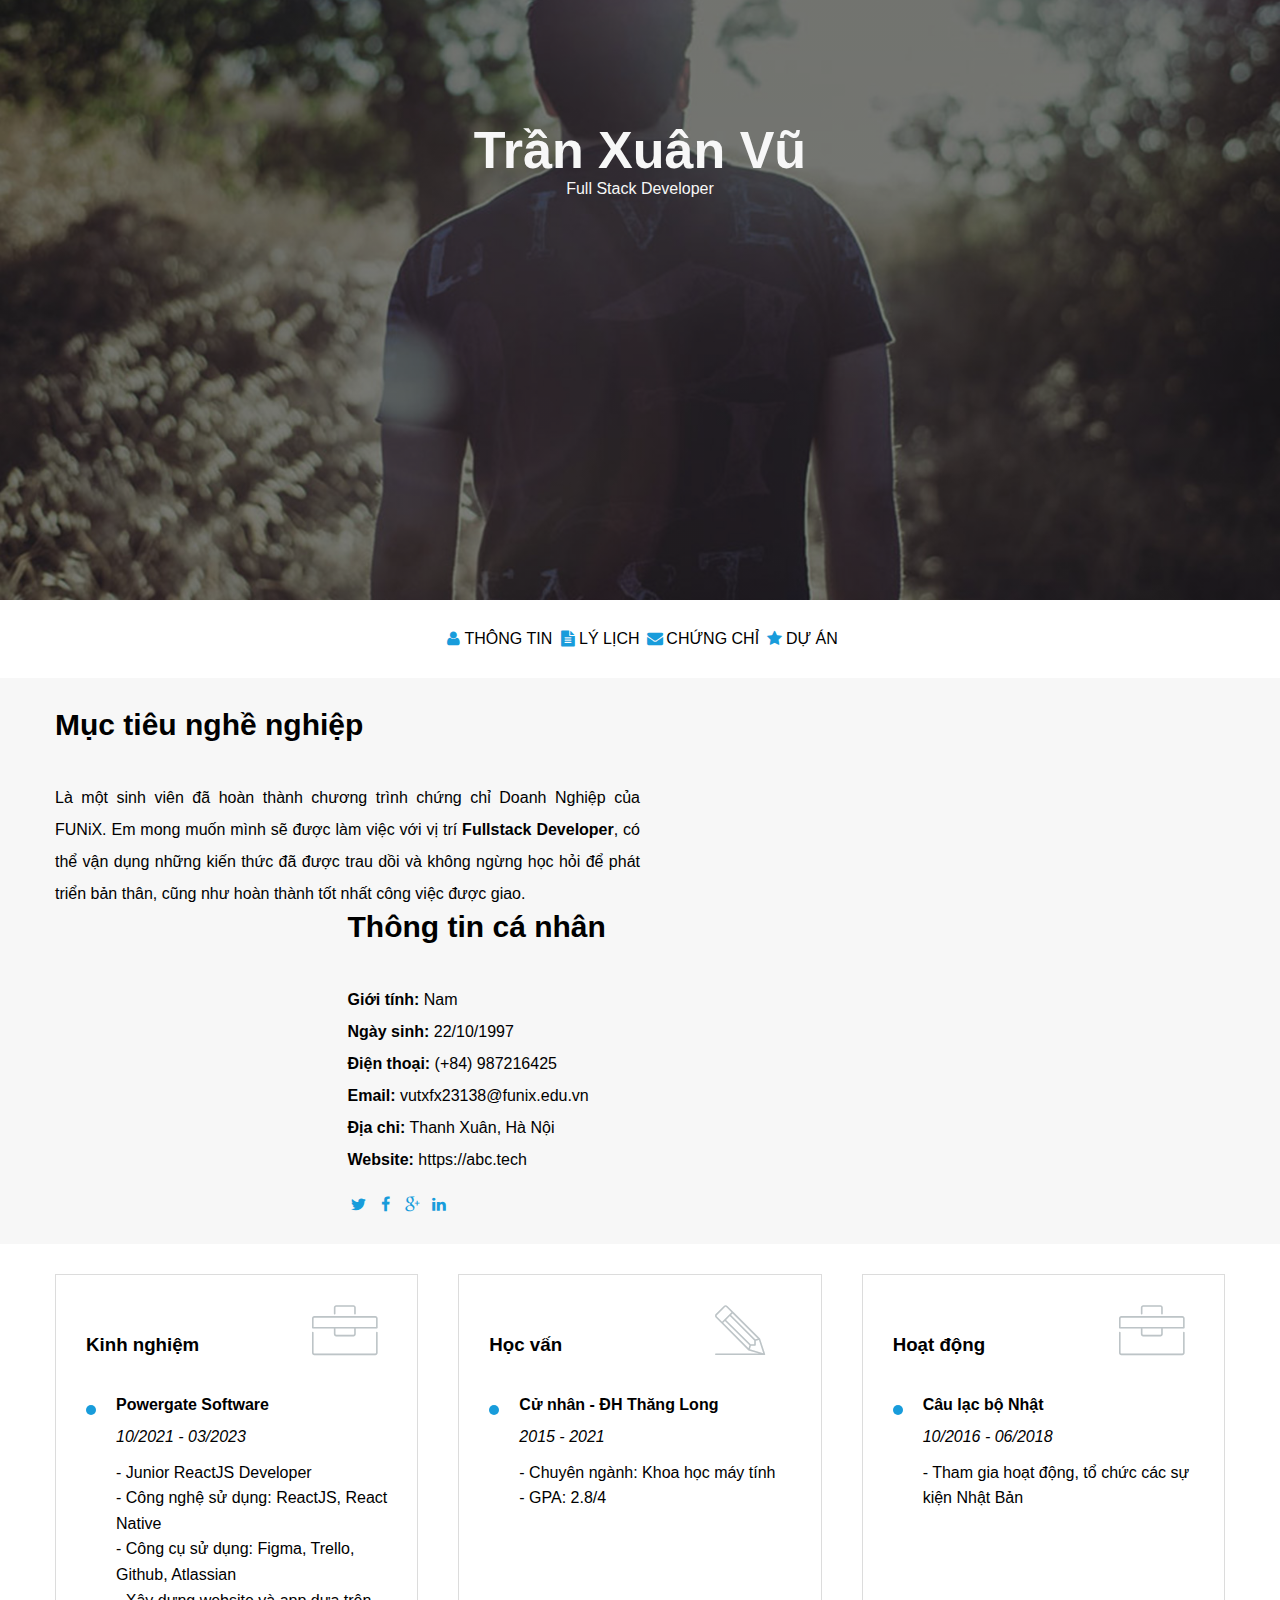
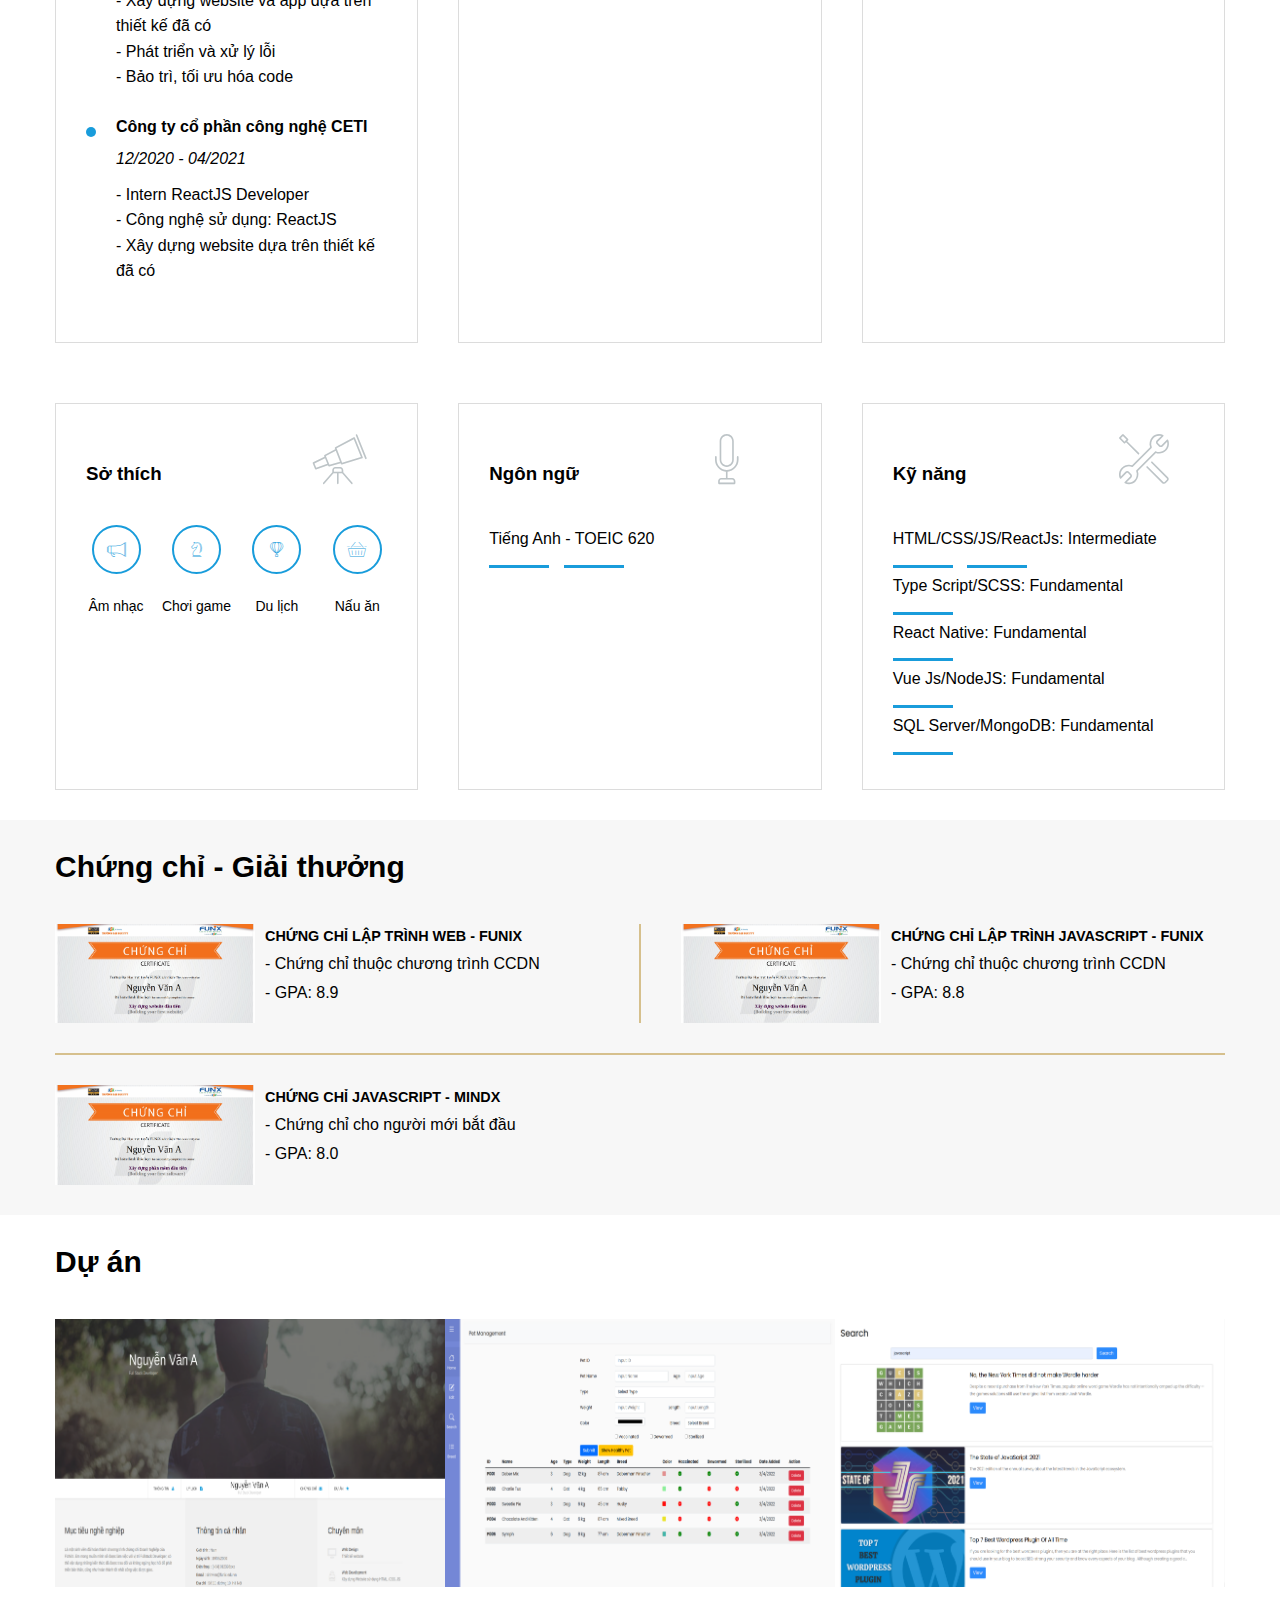
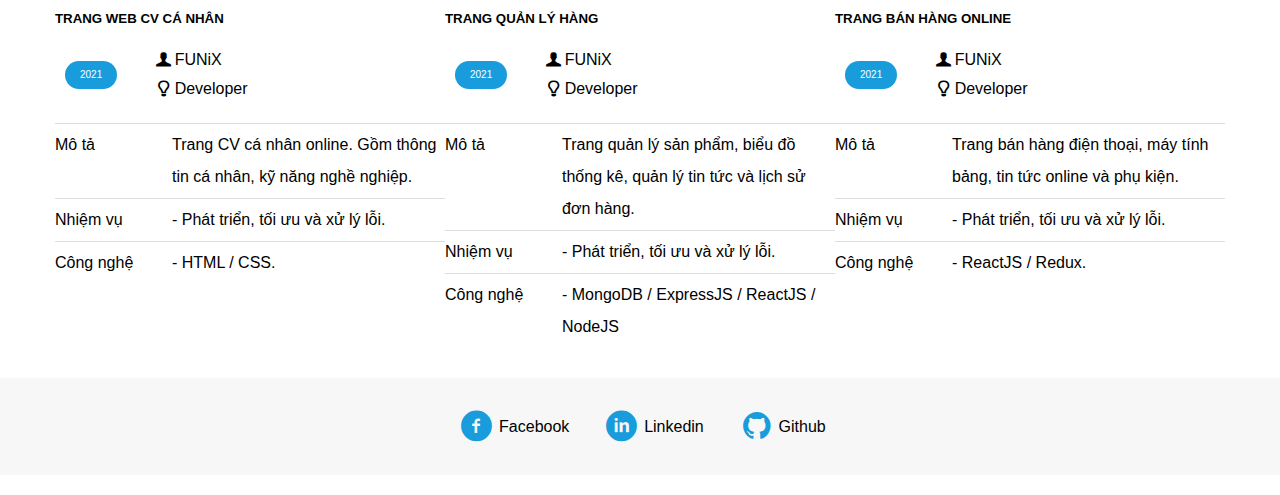
==== index.html @ 17e1f1d7 "add project" ====
<!DOCTYPE html>
<html lang="en">
  <head>
    <meta charset="UTF-8" />
    <meta http-equiv="X-UA-Compatible" content="IE=edge" />
    <meta name="viewport" content="width=device-width, initial-scale=1.0" />
    <!-- <link rel="stylesheet" href="./css/style.css" /> -->
    <link rel="stylesheet" href="./css/laptop.css" />
    <link rel="stylesheet" href="./css/tablet.css" />
    <link rel="stylesheet" href="./css/mobile.css" />
    <!-- bootstrap -->
    <link rel="stylesheet" href="./css/font.css" />
    <link
      href="https://cdn.jsdelivr.net/npm/bootstrap@5.2.3/dist/css/bootstrap.min.css"
      rel="stylesheet"
      integrity="sha384-rbsA2VBKQhggwzxH7pPCaAqO46MgnOM80zW1RWuH61DGLwZJEdK2Kadq2F9CUG65"
      crossorigin="anonymous"
    />
    <title>Assignment 03</title>
  </head>
  <body>
    <div id="banner">
      <div class="banner-img"></div>
      <div class="banner-info">
        <h1>Trần Xuân Vũ</h1>
        <span>Full Stack Developer</span>
      </div>
    </div>

    <section id="nav-bar">
      <nav
        class="container d-flex flex-column align-items-start flex-sm-row gap-3 justify-content-sm-evenly align-items-sm-center gap-sm-5"
      >
        <a href="#about"><i class="icon-user icon"></i>Thông tin</a>
        <a href="#job-info"><i class="icon-doc-text-inv icon"></i>Lý lịch</a>
        <!-- <img class="avatar" src="./images/default-avatar.png" alt="avatar" /> -->
        <a href="#certificate"> <i class="icon-mail-alt icon"></i>Chứng chỉ</a>
        <a href="#project"><i class="icon-star-1 icon"></i>Dự Án</a>
      </nav>
    </section>

    <section id="about" class="bg-grey">
      <div class="container d-flex flex-column flex-sm-row">
        <div id="target">
          <h1 class="section-title">Mục tiêu nghề nghiệp</h1>
          <p>
            Là một sinh viên đã hoàn thành chương trình chứng chỉ Doanh Nghiệp
            của FUNiX. Em mong muốn mình sẽ được làm việc với vị trí
            <b>Fullstack Developer</b>, có thể vận dụng những kiến thức đã được
            trau dồi và không ngừng học hỏi để phát triển bản thân, cũng như
            hoàn thành tốt nhất công việc được giao.
          </p>
        </div>
        <div id="personal-info">
          <h1 class="section-title">Thông tin cá nhân</h1>
          <div class="info">
            <p><b>Giới tính:</b> Nam</p>
            <p><b>Ngày sinh:</b> 22/10/1997</p>
            <p><b>Điện thoại:</b> (+84) 987216425</p>
            <p><b>Email:</b> vutxfx23138@funix.edu.vn</p>
            <p><b>Địa chỉ:</b> Thanh Xuân, Hà Nội</p>
            <p><b>Website:</b> https://abc.tech</p>
          </div>
          <div id="social-network">
            <a href="#"><i class="icon-twitter icon"></i></a>
            <a href="https://www.facebook.com/amemea97/" target="_blank"
              ><i class="icon-facebook icon"></i
            ></a>
            <a href="#"><i class="icon-gplus icon"></i></a>
            <a href="#"><i class="icon-linkedin icon"></i></a>
          </div>
        </div>
      </div>
    </section>

    <section id="job-info">
      <div class="container d-flex flex-row flex-lg-column">
        <div class="container-items d-flex flex-column flex-lg-row">
          <div class="border">
            <div class="info-title">
              <h3>Kinh nghiệm</h3>
              <div><i class="ic-toolbox"></i></div>
            </div>
            <div class="infomation">
              <div class="dot"></div>
              <div>
                <h4>Powergate Software</h4>
                <p class="time"><i>10/2021 - 03/2023</i></p>
                <p>- Junior ReactJS Developer</p>
                <p>- Công nghệ sử dụng: ReactJS, React Native</p>
                <p>- Công cụ sử dụng: Figma, Trello, Github, Atlassian</p>
                <p>- Xây dựng website và app dựa trên thiết kế đã có</p>
                <p>- Phát triển và xử lý lỗi</p>
                <p>- Bảo trì, tối ưu hóa code</p>
              </div>
            </div>
            <div class="infomation">
              <div class="dot"></div>
              <div>
                <h4>Công ty cổ phần công nghệ CETI</h4>
                <p class="time"><i>12/2020 - 04/2021</i></p>
                <p>- Intern ReactJS Developer</p>
                <p>- Công nghệ sử dụng: ReactJS</p>
                <p>- Xây dựng website dựa trên thiết kế đã có</p>
              </div>
            </div>
          </div>
          <div class="border">
            <div class="info-title">
              <h3>Học vấn</h3>
              <div><i class="ic-pencil"></i></div>
            </div>
            <div class="infomation">
              <div class="dot"></div>
              <div>
                <h4>Cử nhân - ĐH Thăng Long</h4>
                <p class="time"><i>2015 - 2021</i></p>
                <p>- Chuyên ngành: Khoa học máy tính</p>
                <p>- GPA: 2.8/4</p>
              </div>
            </div>
          </div>
          <div class="border">
            <div class="info-title">
              <h3>Hoạt động</h3>
              <div><i class="ic-toolbox"></i></div>
            </div>
            <div class="infomation">
              <div class="dot"></div>
              <div>
                <h4>Câu lạc bộ Nhật</h4>
                <p class="time"><i>10/2016 - 06/2018</i></p>
                <p>- Tham gia hoạt động, tổ chức các sự kiện Nhật Bản</p>
              </div>
            </div>
          </div>
        </div>

        <div class="container-items mb-0 d-flex flex-column flex-lg-row">
          <div class="border">
            <div class="info-title">
              <h3>Sở thích</h3>
              <div><i class="ic-telescope"></i></div>
            </div>
            <div class="hobby">
              <div class="hobby-item">
                <div class="hobby-icon"><i class="ic-megaphone"></i></div>
                <p>Âm nhạc</p>
              </div>
              <div class="hobby-item">
                <div class="hobby-icon"><i class="ic-strategy"></i></div>
                <p>Chơi game</p>
              </div>
              <div class="hobby-item">
                <div class="hobby-icon"><i class="ic-hotairballoon"></i></div>
                <p>Du lịch</p>
              </div>
              <div class="hobby-item">
                <div class="hobby-icon"><i class="ic-basket"></i></div>
                <p>Nấu ăn</p>
              </div>
            </div>
          </div>
          <div class="border">
            <div class="info-title">
              <h3>Ngôn ngữ</h3>
              <div><i class="ic-mic"></i></div>
            </div>
            <div>
              <p>Tiếng Anh - TOEIC 620</p>
              <div class="progress">
                <span class="blue"></span>
                <span class="blue"></span>
              </div>
            </div>
          </div>
          <div class="border skills">
            <div class="info-title">
              <h3>Kỹ năng</h3>
              <div><i class="ic-tools-2"></i></div>
            </div>
            <div>
              <p>HTML/CSS/JS/ReactJs: Intermediate</p>
              <div class="progress">
                <span class="blue"></span>
                <span class="blue"></span>
              </div>
            </div>
            <div>
              <p>Type Script/SCSS: Fundamental</p>
              <div class="progress">
                <span class="blue"></span>
              </div>
            </div>
            <div>
              <p> React Native: Fundamental</p>
              <div class="progress">
                <span class="blue"></span>
              </div>
            </div>
            <div>     
            <div>
              <p>Vue Js/NodeJS: Fundamental</p>
              <div class="progress">
                <span class="blue"></span>
              </div>
            </div>
            <div>
              <p>SQL Server/MongoDB: Fundamental</p>
              <div class="progress">
                <span class="blue"></span>
              </div>
            </div>
          </div>
        </div>
      </div>
    </section>
    <section id="certificate" class="bg-grey">
      <div class="container">
        <h1 class="section-title">Chứng chỉ - Giải thưởng</h1>
        <div class="container-item d-flex flex-column flex-md-row">
          <div class="certificate-item d-flex flex-column align-items-start flex-lg-row align-items-lg-center">
            <img src="./images/Cert_WEB.png" src="cert web" />
            <div>
              <h6>Chứng chỉ lập trình WEB - funix</h6>
              <p>- Chứng chỉ thuộc chương trình CCDN</p>
              <p>- GPA: 8.9</p>
            </div>
          </div>
          <div class="vertical-line"></div>
          <div class="horizon-line horizon-line-custom"></div>
          <div class="certificate-item d-flex flex-column align-items-start flex-lg-row align-items-lg-center">
            <img src="./images/Cert_DBI.png" src="cert web" />
            <div>
              <h6>Chứng chỉ lập trình javascript - funix</h6>
              <p>- Chứng chỉ thuộc chương trình CCDN</p>
              <p>- GPA: 8.8</p>
            </div>
          </div>
        </div>
        <div class="horizon-line"></div>
        <div class="container-item">
          <div class="certificate-item last-item d-flex flex-column align-items-start flex-lg-row align-items-lg-center">
            <img src="./images/Cert_PRF.png" src="cert web" />
            <div>
              <h6>Chứng chỉ javascript - mindx</h6>
              <p>- Chứng chỉ cho người mới bắt đầu</p>
              <p>- GPA: 8.0</p>
            </div>
          </div>
        </div>
      </div>
    </section>

    <section id="project">
      <div class="container">
        <h1 class="section-title">Dự án</h1>
        <div class="container-item d-flex flex-column flex-md-row gap-5">
          <div class="project-item">
            <img src="./images/project_1.png" alt="project 1" />
            <h5>Trang web cv cá nhân</h5>
            <div class="time-place-position d-flex flex-column flex-md-row">
              <p class="time">2021</p>
              <div class="d-flex flex-column flex-lg-row">
                <p class="place"><i class="icon-user-1"></i>FUNiX</p>
                <p class="position"><i class="icon-lamp"></i>Developer</p>
              </div>
            </div>
            <table class="project-details">
              <tr>
                <td>Mô tả</td>
                <td>
                  Trang CV cá nhân online. Gồm thông tin cá nhân, kỹ năng nghề
                  nghiệp.
                </td>
              </tr>
              <tr>
                <td>Nhiệm vụ</td>
                <td>- Phát triển, tối ưu và xử lý lỗi.</td>
              </tr>
              <tr>
                <td>Công nghệ</td>
                <td>- HTML / CSS.</td>
              </tr>
            </table>
          </div>

          <div class="project-item">
            <img src="./images/project_2.png" alt="project 1" />
            <h5>Trang quản lý hàng</h5>
            <div class="time-place-position  d-flex flex-column flex-md-row">
              <p class="time">2021</p>
              <div class="d-flex flex-column flex-lg-row">
                <p class="place"><i class="icon-user-1"></i>FUNiX</p>
                <p class="position"><i class="icon-lamp"></i>Developer</p>
              </div>
            </div>
            <table class="project-details">
              <tr>
                <td>Mô tả</td>
                <td>Trang quản lý sản phẩm, biểu đồ thống kê, quản lý tin tức và lịch sử đơn hàng.</td>
              </tr>
              <tr>
                <td>Nhiệm vụ</td>
                <td>- Phát triển, tối ưu và xử lý lỗi.</td>
              </tr>
              <tr>
                <td>Công nghệ</td>
                <td>- MongoDB / ExpressJS / ReactJS / NodeJS</td>
              </tr>
            </table>
          </div>

          <div class="project-item">
            <img src="./images/project_3.png" alt="project 1" />
            <h5>Trang bán hàng online</h5>
            <div class="time-place-position  d-flex flex-column flex-md-row">
              <p class="time">2021</p>
              <div class="d-flex flex-column flex-lg-row">
                <p class="place"><i class="icon-user-1"></i>FUNiX</p>
                <p class="position"><i class="icon-lamp"></i>Developer</p>
              </div>
            </div>
            <table class="project-details">
              <tr>
                <td>Mô tả</td>
                <td>Trang bán hàng điện thoại, máy tính bảng, tin tức online và phụ kiện.</td>
              </tr>
              <tr>
                <td>Nhiệm vụ</td>
                <td>- Phát triển, tối ưu và xử lý lỗi.</td>
              </tr>
              <tr>
                <td>Công nghệ</td>
                <td>- ReactJS / Redux.</td>
              </tr>
            </table>
          </div>
        </div>
      </div>
    </section>

    <section id="footer" class="bg-grey">
      <div class="container">
        <a href="https://www.facebook.com/amemea97/" target="_blank"
          ><i class="icon-facebook-circled icon"></i><span> Facebook</span>
        </a>
        <a href="#" target="_blank"
          ><i class="icon-linkedin-circled icon"></i><span> Linkedin</span>
        </a>
        <a href="https://github.com/vutran221097" target="_blank"
          ><i class="icon-github-circled icon"></i><span> Github</span>
        </a>
      </div>
    </section>

    <!-- bootstrap -->
    <script
      src="https://cdn.jsdelivr.net/npm/bootstrap@5.2.3/dist/js/bootstrap.bundle.min.js"
      integrity="sha384-kenU1KFdBIe4zVF0s0G1M5b4hcpxyD9F7jL+jjXkk+Q2h455rYXK/7HAuoJl+0I4"
      crossorigin="anonymous"
    ></script>
  </body>
</html>
---- css/style.css ----
/* SPACING SYSTEM (px)
2 / 4 / 8 / 12 / 16 / 24 / 32 / 48 / 64 / 80 / 96 / 128
FONT SIZE SYSTEM (px)
10 / 12 / 14 / 16 / 18 / 20 / 24 / 30 / 36 / 44 / 52 / 62 / 74 / 86 / 98 */

/* MAIN COLOR: rgb(24, 156, 219) */

* {
  margin: 0px;
  font-family: sans-serif;
}

.bg-grey {
  background: #f7f7f7;
}

section > .container {
  width: 1170px;
  margin: auto;
  display: block;
  padding: 30px 50px;
}

.icon {
  color: rgb(24, 156, 219);
}

.mb-0 {
  margin-bottom: 0 !important;
}

.section-title {
  font-size: 30px;
  margin-bottom: 40px;
}

.vertical-line {
  border-left: 2px solid #d6c08d;
  margin: 0 40px;
}

.horizon-line {
  border-top: 2px solid #d6c08d;
  width: 100%;
  margin: 30px 0;
}

.horizon-line-custom {
  display: none;
}

/* Banner */
#banner {
  position: relative;
  width: 100%;
}

.banner-img {
  background-image: linear-gradient(rgba(0, 0, 0, 0.527), rgba(0, 0, 0, 0.5)),
    url("/images/banner.jpg");
  width: 100%;
  height: 600px;
  background-repeat: no-repeat;
  background-size: cover;
  background-position: center;
}

.banner-info {
  position: absolute;
  left: 0;
  right: 0;
  top: 20%;
  margin-right: auto;
  margin-left: auto;
  text-align: center;
  color: #f7f7f7;
}

.banner-info h1 {
  font-size: 52px;
}

/* Nav bar */
#nav-bar {
  text-align: center;
}

#nav-bar a {
  text-transform: uppercase;
  text-decoration: none;
  color: black;
}

/* #nav-bar .avatar {
  border: 10px solid #f7f7f7;
  border-radius: 50%;
  width: 200px;
  margin: -110px 100px 0 100px;
  z-index: 1;
} */

/* About  */
#about p {
  line-height: 2;
}

#target p {
  text-align: justify;
}

#target {
  width: 50%;
}

#personal-info {
  width: 50%;
  white-space: nowrap;
  padding-left: 10%;
}

#personal-info p {
  line-height: 2;
}

#social-network {
  margin-top: 20px;
}

/* Job info */
#job-info .flex,
.info-title {
  justify-content: space-between;
  align-items: flex-end;
}

#job-info .info-title {
  display: flex;
  align-items: flex-end;
  margin-bottom: 40px;
}

#job-info .container-items {
  display: flex;
  gap: 40px;
  margin-bottom: 60px;
  align-items: stretch;
}

.infomation {
  display: flex;
  gap: 20px;
}

.dot {
  height: 10px;
  width: 10px;
  background-color: rgb(24, 156, 219);
  border-radius: 50%;
  display: inline-block;
  margin-top: 4%;
  flex-shrink: 0;
}

/* .info-title {
  width: 30%;
} */

.info-title h1 {
  width: 75%;
  white-space: nowrap;
}

.info-title div {
  width: 25%;
}

.info-title i {
  font-size: 50px;
  color: #bdc4c7;
}

#job-info .border {
  border: 0.5px solid #dcdcdc;
  padding: 30px;
  width: 100%;
}

/* Experience */
#job-info .time {
  padding: 10px 0;
}

.infomation p {
  font-size: 16px;
  line-height: 1.6;
}

.infomation {
  margin-bottom: 28px;
}

/* Hobby */
.hobby {
  display: flex;
  justify-content: space-between;
  flex-wrap: wrap;
}

.hobby-item {
  display: flex;
  flex-direction: column;
  align-items: center;
  justify-content: center;
  width: 60px;
  white-space: nowrap;
}

.hobby-icon {
  margin-bottom: 20px;
  border: 2px solid rgb(24, 156, 219);
  border-radius: 50%;
  width: 45px;
  height: 45px;
  font-size: 15px;
  display: flex;
  justify-content: center;
  align-items: center;
  color: rgb(24, 156, 219);
}

.hobby-item p {
  font-size: 14px;
}

/* Languague, tech skill */

.progress span {
  background: #199cdb;
  display: inline-block;
  height: 3px;
  margin-right: 10px;
  width: 60px;
}

/* Certificate */
#certificate .container-item {
  display: flex;
  justify-content: space-between;
}

.certificate-item h6,
p {
  margin: 0 !important;
}

.certificate-item {
  display: flex;
  gap: 10px;
  width: 100%;
}

.certificate-item img {
  width: 200px;
}

.certificate-item h6 {
  text-transform: uppercase;
  font-size: 0.9rem;
  font-weight: 600;
}

.certificate-item h6,
p {
  line-height: 1.8;
}

/* Project */
#project .container-item {
  display: flex;
  justify-content: space-between;
}

.project-item {
  width: 100%;
}

.project-item img {
  width: 100%;
}

.project-item h5 {
  text-transform: uppercase;
  margin: 20px 0px 20px 0px;
}

.time-place-position {
  display: flex;
  gap: 35px;
  align-items: center;
  margin-left: 10px;
}

#project .time {
  color: #fff;
  background-color: #189cdb;
  border-radius: 20px;
  padding: 5px 15px;
  font-size: 10px;
}

.project-details {
  margin-top: 20px;
  line-height: 2;
  border-collapse: collapse;
}

.project-details tr {
  border-top: 1px solid #dcdcdc;
}

.project-details tr td {
  padding: 5px 0;
}

.project-details tr td:first-child {
  width: 30%;
}

.project-details tr td {
  vertical-align: top;
}

/* Footer */
#footer {
  margin-bottom: 20px;
}

#footer .container {
  display: flex;
  justify-content: center;
  gap: 30px;
}

#footer .container a i {
  font-size: 40px;
}

#footer .container a {
  display: flex;
  align-items: center;
  text-decoration: none;
  color: #000;
}

/* Responsive */

@media only screen and (max-width: 992px) {
  /* Container */
  section > .container {
    width: 100%;
    padding: 30px 20px;
  }

  .section-title {
    font-size: 26px;
  }

  /* Lý lịch  */
  #job-info .container {
    gap: 20px;
  }

  #job-info .container-items {
    width: 50%;
  }

  #job-info .time {
    padding: 0;
  }

  /* Chứng chỉ  */
  .certificate-item .last-item {
    width: 50%;
    padding-right: 80px;
  }

  /* Dự án  */
  .project-item {
    margin-bottom: 45px;
  }

  .time-place-position {
    align-items: start;
  }

  .project-item img {
    width: 175px;
  }
}

@media only screen and (min-width: 992px) {
  /* Lý lịch  */
  #personal-info {
    padding-left: 25%;
  }
}

@media only screen and (max-width: 768px) {
  /* Lý lịch  */
  #job-info .container-items {
    width: 100%;
  }

  /* Dự án  */
  #project .container-item {
    gap: 40px;
  }

  .project-item img {
    width: 100%;
  }

  .time-place-position {
    gap: 10px;
  }

  /* Chứng chỉ  */
  .certificate-item img {
    width: 100%;
  }

  .certificate-item.last-item {
    width: 50% !important;
    padding-right: 40px;
  }

  /* Footer */
  #footer .container {
    padding: 0 20px;
  }

}

@media only screen and (max-width: 767px){
  .horizon-line-custom {
    display: block;
  }

    /* Chứng chỉ  */
    .certificate-item img {
      width: 100%;
    }
  
    .certificate-item {
      align-items: center;
    }
  
    .certificate-item.last-item {
      width: 100% !important;
      padding-right: 0;
    }

    /* Footer  */
    #footer span {
      display: none;
    }
}

@media only screen and (max-width: 576px) {
  .vertical-line {
    display: none;
  }

  /* Lý lịch  */
  #job-info .container {
    flex-direction: column !important;
  }

  /* Thông tin  */
  #target {
    width: 100%;
    margin-bottom: 40px;
  }
  #personal-info {
    padding-left: 0;
  }

  /* Dự án */
  .time-place-position {
    gap: 5px !important;
  }
}
---- css/laptop.css ----
* {
  margin: 0px;
  font-family: sans-serif;
}

.bg-grey {
  background: #f7f7f7;
}

section > .container {
  width: 1170px;
  margin: auto;
  display: block;
  padding: 30px 50px;
}

.icon {
  color: rgb(24, 156, 219);
}

.mb-0 {
  margin-bottom: 0 !important;
}

.section-title {
  font-size: 30px;
  margin-bottom: 40px;
}

.vertical-line {
  border-left: 2px solid #d6c08d;
  margin: 0 40px;
}

.horizon-line {
  border-top: 2px solid #d6c08d;
  width: 100%;
  margin: 30px 0;
}

.horizon-line-custom {
  display: none;
}

/* Banner */
#banner {
  position: relative;
  width: 100%;
}

.banner-img {
  background-image: linear-gradient(rgba(0, 0, 0, 0.527), rgba(0, 0, 0, 0.5)),
    url("/images/banner.jpg");
  width: 100%;
  height: 600px;
  background-repeat: no-repeat;
  background-size: cover;
  background-position: center;
}

.banner-info {
  position: absolute;
  left: 0;
  right: 0;
  top: 20%;
  margin-right: auto;
  margin-left: auto;
  text-align: center;
  color: #f7f7f7;
}

.banner-info h1 {
  font-size: 52px;
}

/* Nav bar */
#nav-bar {
  text-align: center;
}

#nav-bar a {
  text-transform: uppercase;
  text-decoration: none;
  color: black;
}

/* #nav-bar .avatar {
    border: 10px solid #f7f7f7;
    border-radius: 50%;
    width: 200px;
    margin: -110px 100px 0 100px;
    z-index: 1;
  } */

/* About  */
#about p {
  line-height: 2;
}

#target p {
  text-align: justify;
}

#target {
  width: 50%;
}

#personal-info {
  width: 50%;
  white-space: nowrap;
  padding-left: 10%;
}

#personal-info p {
  line-height: 2;
}

#social-network {
  margin-top: 20px;
}

/* Job info */
#job-info .flex,
.info-title {
  justify-content: space-between;
  align-items: flex-end;
}

#job-info .info-title {
  display: flex;
  align-items: flex-end;
  margin-bottom: 40px;
}

#job-info .container-items {
  display: flex;
  gap: 40px;
  margin-bottom: 60px;
  align-items: stretch;
}

.infomation {
  display: flex;
  gap: 20px;
}

.dot {
  height: 10px;
  width: 10px;
  background-color: rgb(24, 156, 219);
  border-radius: 50%;
  display: inline-block;
  margin-top: 3%;
  flex-shrink: 0;
}

/* .info-title {
    width: 30%;
  } */

.info-title h1 {
  width: 75%;
  white-space: nowrap;
}

.info-title div {
  width: 25%;
}

.info-title i {
  font-size: 50px;
  color: #bdc4c7;
}

#job-info .border {
  border: 0.5px solid #dcdcdc;
  padding: 30px;
  width: 100%;
}

/* Experience */
#job-info .time {
  padding: 10px 0;
}

.infomation p {
  font-size: 16px;
  line-height: 1.6;
}

.infomation {
  margin-bottom: 28px;
}

/* Hobby */
.hobby {
  display: flex;
  justify-content: space-between;
  flex-wrap: wrap;
}

.hobby-item {
  display: flex;
  flex-direction: column;
  align-items: center;
  justify-content: center;
  width: 60px;
  white-space: nowrap;
}

.hobby-icon {
  margin-bottom: 20px;
  border: 2px solid rgb(24, 156, 219);
  border-radius: 50%;
  width: 45px;
  height: 45px;
  font-size: 15px;
  display: flex;
  justify-content: center;
  align-items: center;
  color: rgb(24, 156, 219);
}

.hobby-item p {
  font-size: 14px;
}

/* Languague, tech skill */

.progress span {
  background: #199cdb;
  display: inline-block;
  height: 3px;
  margin-right: 10px;
  width: 60px;
}

/* Certificate */
#certificate .container-item {
  display: flex;
  justify-content: space-between;
}

.certificate-item h6,
p {
  margin: 0 !important;
}

.certificate-item {
  display: flex;
  gap: 10px;
  width: 100%;
}

.certificate-item img {
  width: 200px;
}

.certificate-item h6 {
  text-transform: uppercase;
  font-size: 0.9rem;
  font-weight: 600;
}

.certificate-item h6,
p {
  line-height: 1.8;
}

/* Project */
#project .container-item {
  display: flex;
  justify-content: space-between;
}

.project-item {
  width: 100%;
}

.project-item img {
  width: 100%;
}

.project-item h5 {
  text-transform: uppercase;
  margin: 20px 0px 20px 0px;
}

.time-place-position {
  display: flex;
  gap: 35px;
  align-items: center;
  margin-left: 10px;
}

#project .time {
  color: #fff;
  background-color: #189cdb;
  border-radius: 20px;
  padding: 5px 15px;
  font-size: 10px;
}

.project-details {
  margin-top: 20px;
  line-height: 2;
  border-collapse: collapse;
}

.project-details tr {
  border-top: 1px solid #dcdcdc;
}

.project-details tr td {
  padding: 5px 0;
}

.project-details tr td:first-child {
  width: 30%;
}

.project-details tr td {
  vertical-align: top;
}

/* Footer */
#footer {
  margin-bottom: 20px;
}

#footer .container {
  display: flex;
  justify-content: center;
  gap: 30px;
}

#footer .container a i {
  font-size: 200%;
}

#footer .container a {
  display: flex;
  align-items: center;
  text-decoration: none;
  color: #000;
}

@media only screen and (min-width: 992px) {
  /* Lý lịch  */
  #personal-info {
    padding-left: 25%;
  }
}
---- css/tablet.css ----
@media only screen and (max-width: 992px) {
  /* Container */
  section > .container {
    width: 100%;
    padding: 30px 20px;
  }

  .section-title {
    font-size: 26px;
  }

  /* Lý lịch  */
  #job-info .container {
    gap: 20px;
  }

  #job-info .container-items {
    width: 50%;
  }

  #job-info .time {
    padding: 0;
  }

  /* Chứng chỉ  */
  .certificate-item .last-item {
    width: 50%;
    padding-right: 80px;
  }

  /* Dự án  */
  .project-item {
    margin-bottom: 45px;
  }

  .time-place-position {
    align-items: start;
  }

  .project-item img {
    width: 175px;
  }
}

@media only screen and (max-width: 768px) {
  /* Lý lịch  */
  #job-info .container-items {
    width: 100%;
  }

  /* Dự án  */
  #project .container-item {
    gap: 40px;
  }

  .project-item img {
    width: 100%;
  }

  .time-place-position {
    gap: 10px;
  }

  /* Chứng chỉ  */
  .certificate-item img {
    width: 100%;
  }

  .certificate-item.last-item {
    width: 50% !important;
    padding-right: 40px;
  }

  /* Footer */
  #footer .container {
    padding: 0 20px;
  }
}
---- css/mobile.css ----
@media only screen and (max-width: 767px) {
  .horizon-line-custom {
    display: block;
  }

  /* Chứng chỉ  */
  .certificate-item img {
    width: 100%;
  }

  .certificate-item {
    align-items: center;
  }

  .certificate-item.last-item {
    width: 100% !important;
    padding-right: 0;
  }

  /* Footer  */
  #footer span {
    display: none;
  }
}

@media only screen and (max-width: 576px) {
  .vertical-line {
    display: none;
  }

  /* Lý lịch  */
  #job-info .container {
    flex-direction: column !important;
  }

  /* Thông tin  */
  #target {
    width: 100%;
    margin-bottom: 40px;
  }
  #personal-info {
    padding-left: 0;
  }

  /* Dự án */
  .time-place-position {
    gap: 5px !important;
  }
}
---- css/font.css ----
@font-face {
	font-family: 'open_sanslight';
	src: url('../fonts/OpenSans-Light-webfont.eot');
	src: url('../fonts/OpenSans-Light-webfont.eot#iefix') format('embedded-opentype'),
		url('../fonts/OpenSans-Light-webfont.woff') format('woff'),
		url('../fonts/OpenSans-Light-webfont.ttf') format('truetype'),
		url('../fonts/OpenSans-Light-webfont.svg#open_sanslight') format('svg');
	font-weight: normal;
	font-style: normal;

}

@font-face {
	font-family: 'open_sansitalic';
	src: url('../fonts/OpenSans-Italic-webfont.eot');
	src: url('../fonts/OpenSans-Italic-webfont.eot#iefix') format('embedded-opentype'),
		url('../fonts/OpenSans-Italic-webfont.woff') format('woff'),
		url('../fonts/OpenSans-Italic-webfont.ttf') format('truetype'),
		url('../fonts/OpenSans-Italic-webfont.svg#open_sansitalic') format('svg');
	font-weight: normal;
	font-style: normal;

}

@font-face {
	font-family: 'open_sanssemibold';
	src: url('../fonts/OpenSans-Semibold-webfont.eot');
	src: url('../fonts/OpenSans-Semibold-webfont.eot#iefix') format('embedded-opentype'),
		url('../fonts/OpenSans-Semibold-webfont.woff') format('woff'),
		url('../fonts/OpenSans-Semibold-webfont.ttf') format('truetype'),
		url('../fonts/OpenSans-Semibold-webfont.svg#open_sanssemibold') format('svg');
	font-weight: normal;
	font-style: normal;

}


@font-face {
	font-family: 'open_sanslight_italic';
	src: url('../fonts/OpenSans-LightItalic-webfont.eot');
	src: url('../fonts/OpenSans-LightItalic-webfont.eot#iefix') format('embedded-opentype'),
		url('../fonts/OpenSans-LightItalic-webfont.woff') format('woff'),
		url('../fonts/OpenSans-LightItalic-webfont.ttf') format('truetype'),
		url('../fonts/OpenSans-LightItalic-webfont.svg#open_sanslight_italic') format('svg');
	font-weight: normal;
	font-style: normal;

}

@font-face {
	font-family: 'open_sansregular';
	src: url('../fonts/OpenSans-Regular-webfont.eot');
	src: url('../fonts/OpenSans-Regular-webfont.eot#iefix') format('embedded-opentype'),
		url('../fonts/OpenSans-Regular-webfont.woff') format('woff'),
		url('../fonts/OpenSans-Regular-webfont.ttf') format('truetype'),
		url('../fonts/OpenSans-Regular-webfont.svg#open_sansregular') format('svg');
	font-weight: normal;
	font-style: normal;

}


@font-face {
	font-family: 'fontello';
	src: url('../fonts/fontello.eot');
	src: url('../fonts/fontello.eot#iefix') format('embedded-opentype'),
		url('../fonts/fontello.woff') format('woff'),
		url('../fonts/fontello.ttf') format('truetype'),
		url('../fonts/fontello.svg#fontello') format('svg');
	font-weight: normal;
	font-style: normal;
}

[class^="icon-"]:before,
[class*=" icon-"]:before {
	font-family: "fontello";
	font-style: normal;
	font-weight: normal;
	speak: none;

	display: inline-block;
	text-decoration: inherit;
	width: 1em;
	margin-right: .2em;
	text-align: center;
	/* opacity: .8; */

	/* For safety - reset parent styles, that can break glyph codes*/
	font-variant: normal;
	text-transform: none;

	/* fix buttons height, for twitter bootstrap */
	line-height: 1em;

	/* Animation center compensation - margins should be symmetric */
	/* remove if not needed */
	margin-left: .2em;

	/* you can be more comfortable with increased icons size */
	/* font-size: 120%; */

	/* Font smoothing. That was taken from TWBS */
	-webkit-font-smoothing: antialiased;
	-moz-osx-font-smoothing: grayscale;

	/* Uncomment for 3D effect */
	/* text-shadow: 1px 1px 1px rgba(127, 127, 127, 0.3); */
}

.icon-emo-happy:before {
	content: '\e800';
}

/* '' */
.icon-emo-wink:before {
	content: '\e801';
}

/* '' */
.icon-emo-wink2:before {
	content: '\e802';
}

/* '' */
.icon-emo-unhappy:before {
	content: '\e803';
}

/* '' */
.icon-emo-sleep:before {
	content: '\e804';
}

/* '' */
.icon-emo-thumbsup:before {
	content: '\e805';
}

/* '' */
.icon-emo-devil:before {
	content: '\e806';
}

/* '' */
.icon-emo-surprised:before {
	content: '\e807';
}

/* '' */
.icon-emo-tongue:before {
	content: '\e808';
}

/* '' */
.icon-emo-coffee:before {
	content: '\e809';
}

/* '' */
.icon-emo-sunglasses:before {
	content: '\e80a';
}

/* '' */
.icon-emo-displeased:before {
	content: '\e80b';
}

/* '' */
.icon-emo-beer:before {
	content: '\e80c';
}

/* '' */
.icon-emo-grin:before {
	content: '\e80d';
}

/* '' */
.icon-emo-angry:before {
	content: '\e80e';
}

/* '' */
.icon-emo-saint:before {
	content: '\e80f';
}

/* '' */
.icon-emo-cry:before {
	content: '\e810';
}

/* '' */
.icon-emo-shoot:before {
	content: '\e811';
}

/* '' */
.icon-emo-squint:before {
	content: '\e812';
}

/* '' */
.icon-emo-laugh:before {
	content: '\e813';
}

/* '' */
.icon-spin1:before {
	content: '\e814';
}

/* '' */
.icon-spin2:before {
	content: '\e815';
}

/* '' */
.icon-spin3:before {
	content: '\e816';
}

/* '' */
.icon-spin4:before {
	content: '\e817';
}

/* '' */
.icon-spin5:before {
	content: '\e818';
}

/* '' */
.icon-spin6:before {
	content: '\e819';
}

/* '' */
.icon-firefox:before {
	content: '\e81a';
}

/* '' */
.icon-chrome:before {
	content: '\e81b';
}

/* '' */
.icon-opera:before {
	content: '\e81c';
}

/* '' */
.icon-ie:before {
	content: '\e81d';
}

/* '' */
.icon-crown:before {
	content: '\e81e';
}

/* '' */
.icon-crown-plus:before {
	content: '\e81f';
}

/* '' */
.icon-crown-minus:before {
	content: '\e820';
}

/* '' */
.icon-marquee:before {
	content: '\e821';
}

/* '' */
.icon-glass:before {
	content: '\e822';
}

/* '' */
.icon-music:before {
	content: '\e823';
}

/* '' */
.icon-search:before {
	content: '\e824';
}

/* '' */
.icon-mail:before {
	content: '\e825';
}

/* '' */
.icon-mail-alt:before {
	content: '\e826';
}

/* '' */
.icon-mail-squared:before {
	content: '\e827';
}

/* '' */
.icon-heart:before {
	content: '\e828';
}

/* '' */
.icon-heart-empty:before {
	content: '\e829';
}

/* '' */
.icon-star-1:before {
	content: '\e82a';
}

/* '' */
.icon-star-empty-1:before {
	content: '\e82b';
}

/* '' */
.icon-star-half:before {
	content: '\e82c';
}

/* '' */
.icon-star-half-alt:before {
	content: '\e82d';
}

/* '' */
.icon-user:before {
	content: '\e82e';
}

/* '' */
.icon-user-plus:before {
	content: '\e82f';
}

/* '' */
.icon-user-times:before {
	content: '\e830';
}

/* '' */
.icon-users:before {
	content: '\e831';
}

/* '' */
.icon-male:before {
	content: '\e832';
}

/* '' */
.icon-female:before {
	content: '\e833';
}

/* '' */
.icon-child:before {
	content: '\e834';
}

/* '' */
.icon-user-secret:before {
	content: '\e835';
}

/* '' */
.icon-video:before {
	content: '\e836';
}

/* '' */
.icon-videocam:before {
	content: '\e837';
}

/* '' */
.icon-picture:before {
	content: '\e838';
}

/* '' */
.icon-camera:before {
	content: '\e839';
}

/* '' */
.icon-camera-alt:before {
	content: '\e83a';
}

/* '' */
.icon-th-large:before {
	content: '\e83b';
}

/* '' */
.icon-th:before {
	content: '\e83c';
}

/* '' */
.icon-th-list:before {
	content: '\e83d';
}

/* '' */
.icon-ok:before {
	content: '\e83e';
}

/* '' */
.icon-ok-circled:before {
	content: '\e83f';
}

/* '' */
.icon-ok-circled2:before {
	content: '\e840';
}

/* '' */
.icon-ok-squared:before {
	content: '\e841';
}

/* '' */
.icon-cancel:before {
	content: '\e842';
}

/* '' */
.icon-cancel-circled:before {
	content: '\e843';
}

/* '' */
.icon-cancel-circled2:before {
	content: '\e844';
}

/* '' */
.icon-plus:before {
	content: '\e845';
}

/* '' */
.icon-plus-circled:before {
	content: '\e846';
}

/* '' */
.icon-plus-squared:before {
	content: '\e847';
}

/* '' */
.icon-plus-squared-alt:before {
	content: '\e848';
}

/* '' */
.icon-minus:before {
	content: '\e849';
}

/* '' */
.icon-minus-circled:before {
	content: '\e84a';
}

/* '' */
.icon-minus-squared:before {
	content: '\e84b';
}

/* '' */
.icon-minus-squared-alt:before {
	content: '\e84c';
}

/* '' */
.icon-help:before {
	content: '\e84d';
}

/* '' */
.icon-help-circled:before {
	content: '\e84e';
}

/* '' */
.icon-info-circled:before {
	content: '\e84f';
}

/* '' */
.icon-info:before {
	content: '\e850';
}

/* '' */
.icon-home:before {
	content: '\e851';
}

/* '' */
.icon-link:before {
	content: '\e852';
}

/* '' */
.icon-unlink:before {
	content: '\e853';
}

/* '' */
.icon-link-ext:before {
	content: '\e854';
}

/* '' */
.icon-link-ext-alt:before {
	content: '\e855';
}

/* '' */
.icon-attach:before {
	content: '\e856';
}

/* '' */
.icon-lock:before {
	content: '\e857';
}

/* '' */
.icon-lock-open:before {
	content: '\e858';
}

/* '' */
.icon-lock-open-alt:before {
	content: '\e859';
}

/* '' */
.icon-pin:before {
	content: '\e85a';
}

/* '' */
.icon-eye:before {
	content: '\e85b';
}

/* '' */
.icon-eye-off:before {
	content: '\e85c';
}

/* '' */
.icon-tag-1:before {
	content: '\e85d';
}

/* '' */
.icon-tags:before {
	content: '\e85e';
}

/* '' */
.icon-bookmark:before {
	content: '\e85f';
}

/* '' */
.icon-bookmark-empty:before {
	content: '\e860';
}

/* '' */
.icon-flag:before {
	content: '\e861';
}

/* '' */
.icon-flag-empty:before {
	content: '\e862';
}

/* '' */
.icon-flag-checkered:before {
	content: '\e863';
}

/* '' */
.icon-thumbs-up:before {
	content: '\e864';
}

/* '' */
.icon-thumbs-down:before {
	content: '\e865';
}

/* '' */
.icon-thumbs-up-alt:before {
	content: '\e866';
}

/* '' */
.icon-thumbs-down-alt:before {
	content: '\e867';
}

/* '' */
.icon-download:before {
	content: '\e868';
}

/* '' */
.icon-upload:before {
	content: '\e869';
}

/* '' */
.icon-download-cloud:before {
	content: '\e86a';
}

/* '' */
.icon-upload-cloud:before {
	content: '\e86b';
}

/* '' */
.icon-reply:before {
	content: '\e86c';
}

/* '' */
.icon-reply-all:before {
	content: '\e86d';
}

/* '' */
.icon-forward:before {
	content: '\e86e';
}

/* '' */
.icon-quote-left:before {
	content: '\e86f';
}

/* '' */
.icon-quote-right:before {
	content: '\e870';
}

/* '' */
.icon-code:before {
	content: '\e871';
}

/* '' */
.icon-export:before {
	content: '\e872';
}

/* '' */
.icon-export-alt:before {
	content: '\e873';
}

/* '' */
.icon-share:before {
	content: '\e874';
}

/* '' */
.icon-share-squared:before {
	content: '\e875';
}

/* '' */
.icon-pencil:before {
	content: '\e876';
}

/* '' */
.icon-pencil-squared:before {
	content: '\e877';
}

/* '' */
.icon-edit:before {
	content: '\e878';
}

/* '' */
.icon-print:before {
	content: '\e879';
}

/* '' */
.icon-retweet:before {
	content: '\e87a';
}

/* '' */
.icon-keyboard:before {
	content: '\e87b';
}

/* '' */
.icon-gamepad:before {
	content: '\e87c';
}

/* '' */
.icon-comment:before {
	content: '\e87d';
}

/* '' */
.icon-chat:before {
	content: '\e87e';
}

/* '' */
.icon-comment-empty:before {
	content: '\e87f';
}

/* '' */
.icon-chat-empty:before {
	content: '\e880';
}

/* '' */
.icon-bell:before {
	content: '\e881';
}

/* '' */
.icon-bell-alt:before {
	content: '\e882';
}

/* '' */
.icon-bell-off:before {
	content: '\e883';
}

/* '' */
.icon-bell-off-empty:before {
	content: '\e884';
}

/* '' */
.icon-attention-alt:before {
	content: '\e885';
}

/* '' */
.icon-attention:before {
	content: '\e886';
}

/* '' */
.icon-attention-circled:before {
	content: '\e887';
}

/* '' */
.icon-location:before {
	content: '\e888';
}

/* '' */
.icon-direction:before {
	content: '\e889';
}

/* '' */
.icon-compass:before {
	content: '\e88a';
}

/* '' */
.icon-trash:before {
	content: '\e88b';
}

/* '' */
.icon-trash-empty:before {
	content: '\e88c';
}

/* '' */
.icon-doc:before {
	content: '\e88d';
}

/* '' */
.icon-docs:before {
	content: '\e88e';
}

/* '' */
.icon-doc-text:before {
	content: '\e88f';
}

/* '' */
.icon-doc-inv:before {
	content: '\e890';
}

/* '' */
.icon-doc-text-inv:before {
	content: '\e891';
}

/* '' */
.icon-file-pdf:before {
	content: '\e892';
}

/* '' */
.icon-file-word:before {
	content: '\e893';
}

/* '' */
.icon-file-excel:before {
	content: '\e894';
}

/* '' */
.icon-file-powerpoint:before {
	content: '\e895';
}

/* '' */
.icon-file-image:before {
	content: '\e896';
}

/* '' */
.icon-file-archive:before {
	content: '\e897';
}

/* '' */
.icon-file-audio:before {
	content: '\e898';
}

/* '' */
.icon-file-video:before {
	content: '\e899';
}

/* '' */
.icon-file-code:before {
	content: '\e89a';
}

/* '' */
.icon-folder:before {
	content: '\e89b';
}

/* '' */
.icon-folder-open:before {
	content: '\e89c';
}

/* '' */
.icon-folder-empty:before {
	content: '\e89d';
}

/* '' */
.icon-folder-open-empty:before {
	content: '\e89e';
}

/* '' */
.icon-box:before {
	content: '\e89f';
}

/* '' */
.icon-rss:before {
	content: '\e8a0';
}

/* '' */
.icon-rss-squared:before {
	content: '\e8a1';
}

/* '' */
.icon-phone:before {
	content: '\e8a2';
}

/* '' */
.icon-phone-squared:before {
	content: '\e8a3';
}

/* '' */
.icon-fax:before {
	content: '\e8a4';
}

/* '' */
.icon-menu:before {
	content: '\e8a5';
}

/* '' */
.icon-cog:before {
	content: '\e8a6';
}

/* '' */
.icon-cog-alt:before {
	content: '\e8a7';
}

/* '' */
.icon-wrench:before {
	content: '\e8a8';
}

/* '' */
.icon-sliders:before {
	content: '\e8a9';
}

/* '' */
.icon-basket:before {
	content: '\e8aa';
}

/* '' */
.icon-cart-plus:before {
	content: '\e8ab';
}

/* '' */
.icon-cart-arrow-down:before {
	content: '\e8ac';
}

/* '' */
.icon-calendar:before {
	content: '\e8ad';
}

/* '' */
.icon-calendar-empty:before {
	content: '\e8ae';
}

/* '' */
.icon-login:before {
	content: '\e8af';
}

/* '' */
.icon-logout:before {
	content: '\e8b0';
}

/* '' */
.icon-mic:before {
	content: '\e8b1';
}

/* '' */
.icon-mute:before {
	content: '\e8b2';
}

/* '' */
.icon-volume-off:before {
	content: '\e8b3';
}

/* '' */
.icon-volume-down:before {
	content: '\e8b4';
}

/* '' */
.icon-volume-up:before {
	content: '\e8b5';
}

/* '' */
.icon-headphones:before {
	content: '\e8b6';
}

/* '' */
.icon-clock:before {
	content: '\e8b7';
}

/* '' */
.icon-lightbulb:before {
	content: '\e8b8';
}

/* '' */
.icon-block:before {
	content: '\e8b9';
}

/* '' */
.icon-resize-full:before {
	content: '\e8ba';
}

/* '' */
.icon-resize-full-alt:before {
	content: '\e8bb';
}

/* '' */
.icon-resize-small:before {
	content: '\e8bc';
}

/* '' */
.icon-resize-vertical:before {
	content: '\e8bd';
}

/* '' */
.icon-resize-horizontal:before {
	content: '\e8be';
}

/* '' */
.icon-move:before {
	content: '\e8bf';
}

/* '' */
.icon-zoom-in:before {
	content: '\e8c0';
}

/* '' */
.icon-zoom-out:before {
	content: '\e8c1';
}

/* '' */
.icon-down-circled2:before {
	content: '\e8c2';
}

/* '' */
.icon-up-circled2:before {
	content: '\e8c3';
}

/* '' */
.icon-left-circled2:before {
	content: '\e8c4';
}

/* '' */
.icon-right-circled2:before {
	content: '\e8c5';
}

/* '' */
.icon-down-dir:before {
	content: '\e8c6';
}

/* '' */
.icon-up-dir:before {
	content: '\e8c7';
}

/* '' */
.icon-left-dir:before {
	content: '\e8c8';
}

/* '' */
.icon-right-dir:before {
	content: '\e8c9';
}

/* '' */
.icon-down-open:before {
	content: '\e8ca';
}

/* '' */
.icon-left-open:before {
	content: '\e8cb';
}

/* '' */
.icon-right-open:before {
	content: '\e8cc';
}

/* '' */
.icon-up-open:before {
	content: '\e8cd';
}

/* '' */
.icon-angle-left:before {
	content: '\e8ce';
}

/* '' */
.icon-angle-right:before {
	content: '\e8cf';
}

/* '' */
.icon-angle-up:before {
	content: '\e8d0';
}

/* '' */
.icon-angle-down:before {
	content: '\e8d1';
}

/* '' */
.icon-angle-circled-left:before {
	content: '\e8d2';
}

/* '' */
.icon-angle-circled-right:before {
	content: '\e8d3';
}

/* '' */
.icon-angle-circled-up:before {
	content: '\e8d4';
}

/* '' */
.icon-angle-circled-down:before {
	content: '\e8d5';
}

/* '' */
.icon-angle-double-left:before {
	content: '\e8d6';
}

/* '' */
.icon-angle-double-right:before {
	content: '\e8d7';
}

/* '' */
.icon-angle-double-up:before {
	content: '\e8d8';
}

/* '' */
.icon-angle-double-down:before {
	content: '\e8d9';
}

/* '' */
.icon-down:before {
	content: '\e8da';
}

/* '' */
.icon-left:before {
	content: '\e8db';
}

/* '' */
.icon-right:before {
	content: '\e8dc';
}

/* '' */
.icon-up:before {
	content: '\e8dd';
}

/* '' */
.icon-down-big:before {
	content: '\e8de';
}

/* '' */
.icon-left-big:before {
	content: '\e8df';
}

/* '' */
.icon-right-big:before {
	content: '\e8e0';
}

/* '' */
.icon-up-big:before {
	content: '\e8e1';
}

/* '' */
.icon-right-hand:before {
	content: '\e8e2';
}

/* '' */
.icon-left-hand:before {
	content: '\e8e3';
}

/* '' */
.icon-up-hand:before {
	content: '\e8e4';
}

/* '' */
.icon-down-hand:before {
	content: '\e8e5';
}

/* '' */
.icon-left-circled:before {
	content: '\e8e6';
}

/* '' */
.icon-right-circled:before {
	content: '\e8e7';
}

/* '' */
.icon-up-circled:before {
	content: '\e8e8';
}

/* '' */
.icon-down-circled:before {
	content: '\e8e9';
}

/* '' */
.icon-cw:before {
	content: '\e8ea';
}

/* '' */
.icon-ccw:before {
	content: '\e8eb';
}

/* '' */
.icon-arrows-cw:before {
	content: '\e8ec';
}

/* '' */
.icon-level-up:before {
	content: '\e8ed';
}

/* '' */
.icon-level-down:before {
	content: '\e8ee';
}

/* '' */
.icon-shuffle:before {
	content: '\e8ef';
}

/* '' */
.icon-exchange:before {
	content: '\e8f0';
}

/* '' */
.icon-history:before {
	content: '\e8f1';
}

/* '' */
.icon-expand:before {
	content: '\e8f2';
}

/* '' */
.icon-collapse:before {
	content: '\e8f3';
}

/* '' */
.icon-expand-right:before {
	content: '\e8f4';
}

/* '' */
.icon-collapse-left:before {
	content: '\e8f5';
}

/* '' */
.icon-play:before {
	content: '\e8f6';
}

/* '' */
.icon-play-circled:before {
	content: '\e8f7';
}

/* '' */
.icon-play-circled2:before {
	content: '\e8f8';
}

/* '' */
.icon-stop:before {
	content: '\e8f9';
}

/* '' */
.icon-pause:before {
	content: '\e8fa';
}

/* '' */
.icon-to-end:before {
	content: '\e8fb';
}

/* '' */
.icon-to-end-alt:before {
	content: '\e8fc';
}

/* '' */
.icon-to-start:before {
	content: '\e8fd';
}

/* '' */
.icon-to-start-alt:before {
	content: '\e8fe';
}

/* '' */
.icon-fast-fw:before {
	content: '\e8ff';
}

/* '' */
.icon-fast-bw:before {
	content: '\e900';
}

/* '' */
.icon-eject:before {
	content: '\e901';
}

/* '' */
.icon-target:before {
	content: '\e902';
}

/* '' */
.icon-signal:before {
	content: '\e903';
}

/* '' */
.icon-wifi:before {
	content: '\e904';
}

/* '' */
.icon-award:before {
	content: '\e905';
}

/* '' */
.icon-desktop:before {
	content: '\e906';
}

/* '' */
.icon-laptop:before {
	content: '\e907';
}

/* '' */
.icon-tablet:before {
	content: '\e908';
}

/* '' */
.icon-mobile:before {
	content: '\e909';
}

/* '' */
.icon-inbox:before {
	content: '\e90a';
}

/* '' */
.icon-globe:before {
	content: '\e90b';
}

/* '' */
.icon-sun:before {
	content: '\e90c';
}

/* '' */
.icon-cloud:before {
	content: '\e90d';
}

/* '' */
.icon-flash:before {
	content: '\e90e';
}

/* '' */
.icon-moon:before {
	content: '\e90f';
}

/* '' */
.icon-umbrella-1:before {
	content: '\e910';
}

/* '' */
.icon-flight:before {
	content: '\e911';
}

/* '' */
.icon-fighter-jet:before {
	content: '\e912';
}

/* '' */
.icon-paper-plane:before {
	content: '\e913';
}

/* '' */
.icon-paper-plane-empty:before {
	content: '\e914';
}

/* '' */
.icon-space-shuttle:before {
	content: '\e915';
}

/* '' */
.icon-leaf:before {
	content: '\e916';
}

/* '' */
.icon-font:before {
	content: '\e917';
}

/* '' */
.icon-bold:before {
	content: '\e918';
}

/* '' */
.icon-medium:before {
	content: '\e919';
}

/* '' */
.icon-italic:before {
	content: '\e91a';
}

/* '' */
.icon-header:before {
	content: '\e91b';
}

/* '' */
.icon-paragraph:before {
	content: '\e91c';
}

/* '' */
.icon-text-height:before {
	content: '\e91d';
}

/* '' */
.icon-text-width:before {
	content: '\e91e';
}

/* '' */
.icon-align-left:before {
	content: '\e91f';
}

/* '' */
.icon-align-center:before {
	content: '\e920';
}

/* '' */
.icon-align-right:before {
	content: '\e921';
}

/* '' */
.icon-align-justify:before {
	content: '\e922';
}

/* '' */
.icon-list:before {
	content: '\e923';
}

/* '' */
.icon-indent-left:before {
	content: '\e924';
}

/* '' */
.icon-indent-right:before {
	content: '\e925';
}

/* '' */
.icon-list-bullet:before {
	content: '\e926';
}

/* '' */
.icon-list-numbered:before {
	content: '\e927';
}

/* '' */
.icon-strike:before {
	content: '\e928';
}

/* '' */
.icon-underline:before {
	content: '\e929';
}

/* '' */
.icon-superscript:before {
	content: '\e92a';
}

/* '' */
.icon-subscript:before {
	content: '\e92b';
}

/* '' */
.icon-table:before {
	content: '\e92c';
}

/* '' */
.icon-columns:before {
	content: '\e92d';
}

/* '' */
.icon-crop:before {
	content: '\e92e';
}

/* '' */
.icon-scissors:before {
	content: '\e92f';
}

/* '' */
.icon-paste:before {
	content: '\e930';
}

/* '' */
.icon-briefcase:before {
	content: '\e931';
}

/* '' */
.icon-suitcase:before {
	content: '\e932';
}

/* '' */
.icon-ellipsis:before {
	content: '\e933';
}

/* '' */
.icon-ellipsis-vert:before {
	content: '\e934';
}

/* '' */
.icon-off:before {
	content: '\e935';
}

/* '' */
.icon-road:before {
	content: '\e936';
}

/* '' */
.icon-list-alt:before {
	content: '\e937';
}

/* '' */
.icon-qrcode:before {
	content: '\e938';
}

/* '' */
.icon-barcode:before {
	content: '\e939';
}

/* '' */
.icon-book:before {
	content: '\e93a';
}

/* '' */
.icon-ajust:before {
	content: '\e93b';
}

/* '' */
.icon-tint:before {
	content: '\e93c';
}

/* '' */
.icon-toggle-off:before {
	content: '\e93d';
}

/* '' */
.icon-toggle-on:before {
	content: '\e93e';
}

/* '' */
.icon-check:before {
	content: '\e93f';
}

/* '' */
.icon-check-empty:before {
	content: '\e940';
}

/* '' */
.icon-circle:before {
	content: '\e941';
}

/* '' */
.icon-circle-empty:before {
	content: '\e942';
}

/* '' */
.icon-circle-thin:before {
	content: '\e943';
}

/* '' */
.icon-circle-notch:before {
	content: '\e944';
}

/* '' */
.icon-dot-circled:before {
	content: '\e945';
}

/* '' */
.icon-asterisk:before {
	content: '\e946';
}

/* '' */
.icon-gift:before {
	content: '\e947';
}

/* '' */
.icon-fire:before {
	content: '\e948';
}

/* '' */
.icon-magnet:before {
	content: '\e949';
}

/* '' */
.icon-chart-bar:before {
	content: '\e94a';
}

/* '' */
.icon-chart-area:before {
	content: '\e94b';
}

/* '' */
.icon-chart-pie:before {
	content: '\e94c';
}

/* '' */
.icon-chart-line:before {
	content: '\e94d';
}

/* '' */
.icon-ticket:before {
	content: '\e94e';
}

/* '' */
.icon-credit-card:before {
	content: '\e94f';
}

/* '' */
.icon-floppy:before {
	content: '\e950';
}

/* '' */
.icon-megaphone:before {
	content: '\e951';
}

/* '' */
.icon-hdd:before {
	content: '\e952';
}

/* '' */
.icon-key:before {
	content: '\e953';
}

/* '' */
.icon-fork:before {
	content: '\e954';
}

/* '' */
.icon-rocket:before {
	content: '\e955';
}

/* '' */
.icon-bug:before {
	content: '\e956';
}

/* '' */
.icon-certificate:before {
	content: '\e957';
}

/* '' */
.icon-tasks:before {
	content: '\e958';
}

/* '' */
.icon-filter:before {
	content: '\e959';
}

/* '' */
.icon-beaker:before {
	content: '\e95a';
}

/* '' */
.icon-magic:before {
	content: '\e95b';
}

/* '' */
.icon-cab:before {
	content: '\e95c';
}

/* '' */
.icon-taxi:before {
	content: '\e95d';
}

/* '' */
.icon-truck:before {
	content: '\e95e';
}

/* '' */
.icon-bus:before {
	content: '\e95f';
}

/* '' */
.icon-bicycle:before {
	content: '\e960';
}

/* '' */
.icon-motorcycle:before {
	content: '\e961';
}

/* '' */
.icon-train:before {
	content: '\e962';
}

/* '' */
.icon-subway:before {
	content: '\e963';
}

/* '' */
.icon-ship:before {
	content: '\e964';
}

/* '' */
.icon-money:before {
	content: '\e965';
}

/* '' */
.icon-euro:before {
	content: '\e966';
}

/* '' */
.icon-pound:before {
	content: '\e967';
}

/* '' */
.icon-dollar:before {
	content: '\e968';
}

/* '' */
.icon-rupee:before {
	content: '\e969';
}

/* '' */
.icon-yen:before {
	content: '\e96a';
}

/* '' */
.icon-rouble:before {
	content: '\e96b';
}

/* '' */
.icon-shekel:before {
	content: '\e96c';
}

/* '' */
.icon-try:before {
	content: '\e96d';
}

/* '' */
.icon-won:before {
	content: '\e96e';
}

/* '' */
.icon-bitcoin:before {
	content: '\e96f';
}

/* '' */
.icon-viacoin:before {
	content: '\e970';
}

/* '' */
.icon-sort:before {
	content: '\e971';
}

/* '' */
.icon-sort-down:before {
	content: '\e972';
}

/* '' */
.icon-sort-up:before {
	content: '\e973';
}

/* '' */
.icon-sort-alt-up:before {
	content: '\e974';
}

/* '' */
.icon-sort-alt-down:before {
	content: '\e975';
}

/* '' */
.icon-sort-name-up:before {
	content: '\e976';
}

/* '' */
.icon-sort-name-down:before {
	content: '\e977';
}

/* '' */
.icon-sort-number-up:before {
	content: '\e978';
}

/* '' */
.icon-sort-number-down:before {
	content: '\e979';
}

/* '' */
.icon-hammer:before {
	content: '\e97a';
}

/* '' */
.icon-gauge:before {
	content: '\e97b';
}

/* '' */
.icon-sitemap:before {
	content: '\e97c';
}

/* '' */
.icon-spinner:before {
	content: '\e97d';
}

/* '' */
.icon-coffee:before {
	content: '\e97e';
}

/* '' */
.icon-food:before {
	content: '\e97f';
}

/* '' */
.icon-beer:before {
	content: '\e980';
}

/* '' */
.icon-user-md:before {
	content: '\e981';
}

/* '' */
.icon-stethoscope:before {
	content: '\e982';
}

/* '' */
.icon-heartbeat:before {
	content: '\e983';
}

/* '' */
.icon-ambulance:before {
	content: '\e984';
}

/* '' */
.icon-medkit:before {
	content: '\e985';
}

/* '' */
.icon-h-sigh:before {
	content: '\e986';
}

/* '' */
.icon-bed:before {
	content: '\e987';
}

/* '' */
.icon-hospital:before {
	content: '\e988';
}

/* '' */
.icon-building:before {
	content: '\e989';
}

/* '' */
.icon-building-filled:before {
	content: '\e98a';
}

/* '' */
.icon-bank:before {
	content: '\e98b';
}

/* '' */
.icon-smile:before {
	content: '\e98c';
}

/* '' */
.icon-frown:before {
	content: '\e98d';
}

/* '' */
.icon-meh:before {
	content: '\e98e';
}

/* '' */
.icon-anchor:before {
	content: '\e98f';
}

/* '' */
.icon-terminal:before {
	content: '\e990';
}

/* '' */
.icon-eraser:before {
	content: '\e991';
}

/* '' */
.icon-puzzle:before {
	content: '\e992';
}

/* '' */
.icon-shield:before {
	content: '\e993';
}

/* '' */
.icon-extinguisher:before {
	content: '\e994';
}

/* '' */
.icon-bullseye:before {
	content: '\e995';
}

/* '' */
.icon-wheelchair:before {
	content: '\e996';
}

/* '' */
.icon-language:before {
	content: '\e997';
}

/* '' */
.icon-graduation-cap:before {
	content: '\e998';
}

/* '' */
.icon-paw:before {
	content: '\e999';
}

/* '' */
.icon-spoon:before {
	content: '\e99a';
}

/* '' */
.icon-cube:before {
	content: '\e99b';
}

/* '' */
.icon-cubes:before {
	content: '\e99c';
}

/* '' */
.icon-recycle:before {
	content: '\e99d';
}

/* '' */
.icon-tree:before {
	content: '\e99e';
}

/* '' */
.icon-database:before {
	content: '\e99f';
}

/* '' */
.icon-server:before {
	content: '\e9a0';
}

/* '' */
.icon-lifebuoy:before {
	content: '\e9a1';
}

/* '' */
.icon-rebel:before {
	content: '\e9a2';
}

/* '' */
.icon-empire:before {
	content: '\e9a3';
}

/* '' */
.icon-bomb:before {
	content: '\e9a4';
}

/* '' */
.icon-soccer-ball:before {
	content: '\e9a5';
}

/* '' */
.icon-tty:before {
	content: '\e9a6';
}

/* '' */
.icon-binoculars:before {
	content: '\e9a7';
}

/* '' */
.icon-plug:before {
	content: '\e9a8';
}

/* '' */
.icon-newspaper:before {
	content: '\e9a9';
}

/* '' */
.icon-calc:before {
	content: '\e9aa';
}

/* '' */
.icon-copyright:before {
	content: '\e9ab';
}

/* '' */
.icon-at:before {
	content: '\e9ac';
}

/* '' */
.icon-eyedropper:before {
	content: '\e9ad';
}

/* '' */
.icon-brush:before {
	content: '\e9ae';
}

/* '' */
.icon-birthday:before {
	content: '\e9af';
}

/* '' */
.icon-diamond:before {
	content: '\e9b0';
}

/* '' */
.icon-street-view:before {
	content: '\e9b1';
}

/* '' */
.icon-venus:before {
	content: '\e9b2';
}

/* '' */
.icon-mars:before {
	content: '\e9b3';
}

/* '' */
.icon-mercury:before {
	content: '\e9b4';
}

/* '' */
.icon-transgender:before {
	content: '\e9b5';
}

/* '' */
.icon-transgender-alt:before {
	content: '\e9b6';
}

/* '' */
.icon-venus-double:before {
	content: '\e9b7';
}

/* '' */
.icon-mars-double:before {
	content: '\e9b8';
}

/* '' */
.icon-venus-mars:before {
	content: '\e9b9';
}

/* '' */
.icon-mars-stroke:before {
	content: '\e9ba';
}

/* '' */
.icon-mars-stroke-v:before {
	content: '\e9bb';
}

/* '' */
.icon-mars-stroke-h:before {
	content: '\e9bc';
}

/* '' */
.icon-neuter:before {
	content: '\e9bd';
}

/* '' */
.icon-cc-visa:before {
	content: '\e9be';
}

/* '' */
.icon-cc-mastercard:before {
	content: '\e9bf';
}

/* '' */
.icon-cc-discover:before {
	content: '\e9c0';
}

/* '' */
.icon-cc-amex:before {
	content: '\e9c1';
}

/* '' */
.icon-cc-paypal:before {
	content: '\e9c2';
}

/* '' */
.icon-cc-stripe:before {
	content: '\e9c3';
}

/* '' */
.icon-adn:before {
	content: '\e9c4';
}

/* '' */
.icon-android:before {
	content: '\e9c5';
}

/* '' */
.icon-angellist:before {
	content: '\e9c6';
}

/* '' */
.icon-apple:before {
	content: '\e9c7';
}

/* '' */
.icon-behance:before {
	content: '\e9c8';
}

/* '' */
.icon-behance-squared:before {
	content: '\e9c9';
}

/* '' */
.icon-bitbucket:before {
	content: '\e9ca';
}

/* '' */
.icon-bitbucket-squared:before {
	content: '\e9cb';
}

/* '' */
.icon-buysellads:before {
	content: '\e9cc';
}

/* '' */
.icon-cc:before {
	content: '\e9cd';
}

/* '' */
.icon-codeopen:before {
	content: '\e9ce';
}

/* '' */
.icon-connectdevelop:before {
	content: '\e9cf';
}

/* '' */
.icon-css3:before {
	content: '\e9d0';
}

/* '' */
.icon-dashcube:before {
	content: '\e9d1';
}

/* '' */
.icon-delicious:before {
	content: '\e9d2';
}

/* '' */
.icon-deviantart:before {
	content: '\e9d3';
}

/* '' */
.icon-digg:before {
	content: '\e9d4';
}

/* '' */
.icon-dribbble:before {
	content: '\e9d5';
}

/* '' */
.icon-dropbox:before {
	content: '\e9d6';
}

/* '' */
.icon-drupal:before {
	content: '\e9d7';
}

/* '' */
.icon-facebook:before {
	content: '\e9d8';
}

/* '' */
.icon-facebook-squared:before {
	content: '\e9d9';
}

/* '' */
.icon-facebook-official:before {
	content: '\e9da';
}

/* '' */
.icon-flickr:before {
	content: '\e9db';
}

/* '' */
.icon-forumbee:before {
	content: '\e9dc';
}

/* '' */
.icon-foursquare:before {
	content: '\e9dd';
}

/* '' */
.icon-git-squared:before {
	content: '\e9de';
}

/* '' */
.icon-git:before {
	content: '\e9df';
}

/* '' */
.icon-github:before {
	content: '\e9e0';
}

/* '' */
.icon-github-squared:before {
	content: '\e9e1';
}

/* '' */
.icon-github-circled:before {
	content: '\e9e2';
}

/* '' */
.icon-gittip:before {
	content: '\e9e3';
}

/* '' */
.icon-google:before {
	content: '\e9e4';
}

/* '' */
.icon-gplus:before {
	content: '\e9e5';
}

/* '' */
.icon-gplus-squared:before {
	content: '\e9e6';
}

/* '' */
.icon-gwallet:before {
	content: '\e9e7';
}

/* '' */
.icon-hacker-news:before {
	content: '\e9e8';
}

/* '' */
.icon-html5:before {
	content: '\e9e9';
}

/* '' */
.icon-instagram:before {
	content: '\e9ea';
}

/* '' */
.icon-ioxhost:before {
	content: '\e9eb';
}

/* '' */
.icon-joomla:before {
	content: '\e9ec';
}

/* '' */
.icon-jsfiddle:before {
	content: '\e9ed';
}

/* '' */
.icon-lastfm:before {
	content: '\e9ee';
}

/* '' */
.icon-lastfm-squared:before {
	content: '\e9ef';
}

/* '' */
.icon-leanpub:before {
	content: '\e9f0';
}

/* '' */
.icon-linkedin-squared:before {
	content: '\e9f1';
}

/* '' */
.icon-linux:before {
	content: '\e9f2';
}

/* '' */
.icon-linkedin:before {
	content: '\e9f3';
}

/* '' */
.icon-maxcdn:before {
	content: '\e9f4';
}

/* '' */
.icon-meanpath:before {
	content: '\e9f5';
}

/* '' */
.icon-openid:before {
	content: '\e9f6';
}

/* '' */
.icon-pagelines:before {
	content: '\e9f7';
}

/* '' */
.icon-paypal:before {
	content: '\e9f8';
}

/* '' */
.icon-pied-piper-squared:before {
	content: '\e9f9';
}

/* '' */
.icon-pied-piper-alt:before {
	content: '\e9fa';
}

/* '' */
.icon-pinterest:before {
	content: '\e9fb';
}

/* '' */
.icon-pinterest-circled:before {
	content: '\e9fc';
}

/* '' */
.icon-pinterest-squared:before {
	content: '\e9fd';
}

/* '' */
.icon-qq:before {
	content: '\e9fe';
}

/* '' */
.icon-reddit:before {
	content: '\e9ff';
}

/* '' */
.icon-reddit-squared:before {
	content: '\ea00';
}

/* '' */
.icon-renren:before {
	content: '\ea01';
}

/* '' */
.icon-sellsy:before {
	content: '\ea02';
}

/* '' */
.icon-shirtsinbulk:before {
	content: '\ea03';
}

/* '' */
.icon-simplybuilt:before {
	content: '\ea04';
}

/* '' */
.icon-skyatlas:before {
	content: '\ea05';
}

/* '' */
.icon-skype:before {
	content: '\ea06';
}

/* '' */
.icon-slack:before {
	content: '\ea07';
}

/* '' */
.icon-slideshare:before {
	content: '\ea08';
}

/* '' */
.icon-soundcloud:before {
	content: '\ea09';
}

/* '' */
.icon-spotify:before {
	content: '\ea0a';
}

/* '' */
.icon-stackexchange:before {
	content: '\ea0b';
}

/* '' */
.icon-stackoverflow:before {
	content: '\ea0c';
}

/* '' */
.icon-steam:before {
	content: '\ea0d';
}

/* '' */
.icon-steam-squared:before {
	content: '\ea0e';
}

/* '' */
.icon-stumbleupon:before {
	content: '\ea0f';
}

/* '' */
.icon-stumbleupon-circled:before {
	content: '\ea10';
}

/* '' */
.icon-tencent-weibo:before {
	content: '\ea11';
}

/* '' */
.icon-trello:before {
	content: '\ea12';
}

/* '' */
.icon-tumblr:before {
	content: '\ea13';
}

/* '' */
.icon-tumblr-squared:before {
	content: '\ea14';
}

/* '' */
.icon-twitch:before {
	content: '\ea15';
}

/* '' */
.icon-note:before {
	content: '\ea16';
}

/* '' */
.icon-note-beamed:before {
	content: '\ea17';
}

/* '' */
.icon-music-1:before {
	content: '\ea18';
}

/* '' */
.icon-search-1:before {
	content: '\ea19';
}

/* '' */
.icon-flashlight:before {
	content: '\ea1a';
}

/* '' */
.icon-mail-1:before {
	content: '\ea1b';
}

/* '' */
.icon-heart-1:before {
	content: '\ea1c';
}

/* '' */
.icon-heart-empty-1:before {
	content: '\ea1d';
}

/* '' */
.icon-star:before {
	content: '\ea1e';
}

/* '' */
.icon-star-empty:before {
	content: '\ea1f';
}

/* '' */
.icon-user-1:before {
	content: '\ea20';
}

/* '' */
.icon-users-1:before {
	content: '\ea21';
}

/* '' */
.icon-user-add:before {
	content: '\ea22';
}

/* '' */
.icon-video-1:before {
	content: '\ea23';
}

/* '' */
.icon-picture-1:before {
	content: '\ea24';
}

/* '' */
.icon-camera-1:before {
	content: '\ea25';
}

/* '' */
.icon-layout:before {
	content: '\ea26';
}

/* '' */
.icon-menu-1:before {
	content: '\ea27';
}

/* '' */
.icon-check-1:before {
	content: '\ea28';
}

/* '' */
.icon-cancel-1:before {
	content: '\ea29';
}

/* '' */
.icon-cancel-circled-1:before {
	content: '\ea2a';
}

/* '' */
.icon-cancel-squared:before {
	content: '\ea2b';
}

/* '' */
.icon-plus-1:before {
	content: '\ea2c';
}

/* '' */
.icon-plus-circled-1:before {
	content: '\ea2d';
}

/* '' */
.icon-plus-squared-1:before {
	content: '\ea2e';
}

/* '' */
.icon-minus-1:before {
	content: '\ea2f';
}

/* '' */
.icon-minus-circled-1:before {
	content: '\ea30';
}

/* '' */
.icon-minus-squared-1:before {
	content: '\ea31';
}

/* '' */
.icon-help-1:before {
	content: '\ea32';
}

/* '' */
.icon-help-circled-1:before {
	content: '\ea33';
}

/* '' */
.icon-info-1:before {
	content: '\ea34';
}

/* '' */
.icon-info-circled-1:before {
	content: '\ea35';
}

/* '' */
.icon-back:before {
	content: '\ea36';
}

/* '' */
.icon-home-1:before {
	content: '\ea37';
}

/* '' */
.icon-link-1:before {
	content: '\ea38';
}

/* '' */
.icon-attach-1:before {
	content: '\ea39';
}

/* '' */
.icon-lock-1:before {
	content: '\ea3a';
}

/* '' */
.icon-lock-open-1:before {
	content: '\ea3b';
}

/* '' */
.icon-eye-1:before {
	content: '\ea3c';
}

/* '' */
.icon-tag:before {
	content: '\ea3d';
}

/* '' */
.icon-bookmark-1:before {
	content: '\ea3e';
}

/* '' */
.icon-bookmarks:before {
	content: '\ea3f';
}

/* '' */
.icon-flag-1:before {
	content: '\ea40';
}

/* '' */
.icon-thumbs-up-1:before {
	content: '\ea41';
}

/* '' */
.icon-thumbs-down-1:before {
	content: '\ea42';
}

/* '' */
.icon-download-1:before {
	content: '\ea43';
}

/* '' */
.icon-upload-1:before {
	content: '\ea44';
}

/* '' */
.icon-upload-cloud-1:before {
	content: '\ea45';
}

/* '' */
.icon-reply-1:before {
	content: '\ea46';
}

/* '' */
.icon-reply-all-1:before {
	content: '\ea47';
}

/* '' */
.icon-forward-1:before {
	content: '\ea48';
}

/* '' */
.icon-quote:before {
	content: '\ea49';
}

/* '' */
.icon-code-1:before {
	content: '\ea4a';
}

/* '' */
.icon-export-1:before {
	content: '\ea4b';
}

/* '' */
.icon-pencil-1:before {
	content: '\ea4c';
}

/* '' */
.icon-feather:before {
	content: '\ea4d';
}

/* '' */
.icon-print-1:before {
	content: '\ea4e';
}

/* '' */
.icon-retweet-1:before {
	content: '\ea4f';
}

/* '' */
.icon-keyboard-1:before {
	content: '\ea50';
}

/* '' */
.icon-comment-1:before {
	content: '\ea51';
}

/* '' */
.icon-chat-1:before {
	content: '\ea52';
}

/* '' */
.icon-bell-1:before {
	content: '\ea53';
}

/* '' */
.icon-attention-1:before {
	content: '\ea54';
}

/* '' */
.icon-alert:before {
	content: '\ea55';
}

/* '' */
.icon-vcard:before {
	content: '\ea56';
}

/* '' */
.icon-address:before {
	content: '\ea57';
}

/* '' */
.icon-location-1:before {
	content: '\ea58';
}

/* '' */
.icon-map:before {
	content: '\ea59';
}

/* '' */
.icon-direction-1:before {
	content: '\ea5a';
}

/* '' */
.icon-compass-1:before {
	content: '\ea5b';
}

/* '' */
.icon-cup:before {
	content: '\ea5c';
}

/* '' */
.icon-trash-1:before {
	content: '\ea5d';
}

/* '' */
.icon-doc-1:before {
	content: '\ea5e';
}

/* '' */
.icon-docs-1:before {
	content: '\ea5f';
}

/* '' */
.icon-doc-landscape:before {
	content: '\ea60';
}

/* '' */
.icon-doc-text-1:before {
	content: '\ea61';
}

/* '' */
.icon-doc-text-inv-1:before {
	content: '\ea62';
}

/* '' */
.icon-newspaper-1:before {
	content: '\ea63';
}

/* '' */
.icon-book-open:before {
	content: '\ea64';
}

/* '' */
.icon-book-1:before {
	content: '\ea65';
}

/* '' */
.icon-folder-1:before {
	content: '\ea66';
}

/* '' */
.icon-archive:before {
	content: '\ea67';
}

/* '' */
.icon-box-1:before {
	content: '\ea68';
}

/* '' */
.icon-rss-1:before {
	content: '\ea69';
}

/* '' */
.icon-phone-1:before {
	content: '\ea6a';
}

/* '' */
.icon-cog-1:before {
	content: '\ea6b';
}

/* '' */
.icon-tools:before {
	content: '\ea6c';
}

/* '' */
.icon-share-1:before {
	content: '\ea6d';
}

/* '' */
.icon-shareable:before {
	content: '\ea6e';
}

/* '' */
.icon-basket-1:before {
	content: '\ea6f';
}

/* '' */
.icon-bag:before {
	content: '\ea70';
}

/* '' */
.icon-calendar-1:before {
	content: '\ea71';
}

/* '' */
.icon-login-1:before {
	content: '\ea72';
}

/* '' */
.icon-logout-1:before {
	content: '\ea73';
}

/* '' */
.icon-mic-1:before {
	content: '\ea74';
}

/* '' */
.icon-mute-1:before {
	content: '\ea75';
}

/* '' */
.icon-sound:before {
	content: '\ea76';
}

/* '' */
.icon-volume:before {
	content: '\ea77';
}

/* '' */
.icon-clock-1:before {
	content: '\ea78';
}

/* '' */
.icon-hourglass:before {
	content: '\ea79';
}

/* '' */
.icon-lamp:before {
	content: '\ea7a';
}

/* '' */
.icon-light-down:before {
	content: '\ea7b';
}

/* '' */
.icon-light-up:before {
	content: '\ea7c';
}

/* '' */
.icon-adjust:before {
	content: '\ea7d';
}

/* '' */
.icon-block-1:before {
	content: '\ea7e';
}

/* '' */
.icon-resize-full-1:before {
	content: '\ea7f';
}

/* '' */
.icon-resize-small-1:before {
	content: '\ea80';
}

/* '' */
.icon-popup:before {
	content: '\ea81';
}

/* '' */
.icon-publish:before {
	content: '\ea82';
}

/* '' */
.icon-window:before {
	content: '\ea83';
}

/* '' */
.icon-arrow-combo:before {
	content: '\ea84';
}

/* '' */
.icon-down-circled-1:before {
	content: '\ea85';
}

/* '' */
.icon-left-circled-1:before {
	content: '\ea86';
}

/* '' */
.icon-right-circled-1:before {
	content: '\ea87';
}

/* '' */
.icon-up-circled-1:before {
	content: '\ea88';
}

/* '' */
.icon-down-open-1:before {
	content: '\ea89';
}

/* '' */
.icon-left-open-1:before {
	content: '\ea8a';
}

/* '' */
.icon-right-open-1:before {
	content: '\ea8b';
}

/* '' */
.icon-up-open-1:before {
	content: '\ea8c';
}

/* '' */
.icon-down-open-mini:before {
	content: '\ea8d';
}

/* '' */
.icon-left-open-mini:before {
	content: '\ea8e';
}

/* '' */
.icon-right-open-mini:before {
	content: '\ea8f';
}

/* '' */
.icon-up-open-mini:before {
	content: '\ea90';
}

/* '' */
.icon-down-open-big:before {
	content: '\ea91';
}

/* '' */
.icon-left-open-big:before {
	content: '\ea92';
}

/* '' */
.icon-right-open-big:before {
	content: '\ea93';
}

/* '' */
.icon-up-open-big:before {
	content: '\ea94';
}

/* '' */
.icon-down-1:before {
	content: '\ea95';
}

/* '' */
.icon-left-1:before {
	content: '\ea96';
}

/* '' */
.icon-right-1:before {
	content: '\ea97';
}

/* '' */
.icon-up-1:before {
	content: '\ea98';
}

/* '' */
.icon-down-dir-1:before {
	content: '\ea99';
}

/* '' */
.icon-left-dir-1:before {
	content: '\ea9a';
}

/* '' */
.icon-right-dir-1:before {
	content: '\ea9b';
}

/* '' */
.icon-up-dir-1:before {
	content: '\ea9c';
}

/* '' */
.icon-down-bold:before {
	content: '\ea9d';
}

/* '' */
.icon-left-bold:before {
	content: '\ea9e';
}

/* '' */
.icon-right-bold:before {
	content: '\ea9f';
}

/* '' */
.icon-up-bold:before {
	content: '\eaa0';
}

/* '' */
.icon-down-thin:before {
	content: '\eaa1';
}

/* '' */
.icon-left-thin:before {
	content: '\eaa2';
}

/* '' */
.icon-right-thin:before {
	content: '\eaa3';
}

/* '' */
.icon-up-thin:before {
	content: '\eaa4';
}

/* '' */
.icon-ccw-1:before {
	content: '\eaa5';
}

/* '' */
.icon-cw-1:before {
	content: '\eaa6';
}

/* '' */
.icon-arrows-ccw:before {
	content: '\eaa7';
}

/* '' */
.icon-level-down-1:before {
	content: '\eaa8';
}

/* '' */
.icon-level-up-1:before {
	content: '\eaa9';
}

/* '' */
.icon-shuffle-1:before {
	content: '\eaaa';
}

/* '' */
.icon-loop:before {
	content: '\eaab';
}

/* '' */
.icon-switch:before {
	content: '\eaac';
}

/* '' */
.icon-play-1:before {
	content: '\eaad';
}

/* '' */
.icon-stop-1:before {
	content: '\eaae';
}

/* '' */
.icon-pause-1:before {
	content: '\eaaf';
}

/* '' */
.icon-record:before {
	content: '\eab0';
}

/* '' */
.icon-to-end-1:before {
	content: '\eab1';
}

/* '' */
.icon-to-start-1:before {
	content: '\eab2';
}

/* '' */
.icon-fast-forward:before {
	content: '\eab3';
}

/* '' */
.icon-fast-backward:before {
	content: '\eab4';
}

/* '' */
.icon-progress-0:before {
	content: '\eab5';
}

/* '' */
.icon-progress-1:before {
	content: '\eab6';
}

/* '' */
.icon-progress-2:before {
	content: '\eab7';
}

/* '' */
.icon-progress-3:before {
	content: '\eab8';
}

/* '' */
.icon-target-1:before {
	content: '\eab9';
}

/* '' */
.icon-palette:before {
	content: '\eaba';
}

/* '' */
.icon-list-1:before {
	content: '\eabb';
}

/* '' */
.icon-list-add:before {
	content: '\eabc';
}

/* '' */
.icon-signal-1:before {
	content: '\eabd';
}

/* '' */
.icon-trophy:before {
	content: '\eabe';
}

/* '' */
.icon-battery:before {
	content: '\eabf';
}

/* '' */
.icon-back-in-time:before {
	content: '\eac0';
}

/* '' */
.icon-monitor:before {
	content: '\eac1';
}

/* '' */
.icon-mobile-1:before {
	content: '\eac2';
}

/* '' */
.icon-network:before {
	content: '\eac3';
}

/* '' */
.icon-cd:before {
	content: '\eac4';
}

/* '' */
.icon-inbox-1:before {
	content: '\eac5';
}

/* '' */
.icon-install:before {
	content: '\eac6';
}

/* '' */
.icon-globe-1:before {
	content: '\eac7';
}

/* '' */
.icon-cloud-1:before {
	content: '\eac8';
}

/* '' */
.icon-cloud-thunder:before {
	content: '\eac9';
}

/* '' */
.icon-flash-1:before {
	content: '\eaca';
}

/* '' */
.icon-moon-1:before {
	content: '\eacb';
}

/* '' */
.icon-flight-1:before {
	content: '\eacc';
}

/* '' */
.icon-paper-plane-1:before {
	content: '\eacd';
}

/* '' */
.icon-leaf-1:before {
	content: '\eace';
}

/* '' */
.icon-lifebuoy-1:before {
	content: '\eacf';
}

/* '' */
.icon-mouse:before {
	content: '\ead0';
}

/* '' */
.icon-briefcase-1:before {
	content: '\ead1';
}

/* '' */
.icon-suitcase-1:before {
	content: '\ead2';
}

/* '' */
.icon-dot:before {
	content: '\ead3';
}

/* '' */
.icon-dot-2:before {
	content: '\ead4';
}

/* '' */
.icon-dot-3:before {
	content: '\ead5';
}

/* '' */
.icon-brush-1:before {
	content: '\ead6';
}

/* '' */
.icon-magnet-1:before {
	content: '\ead7';
}

/* '' */
.icon-infinity:before {
	content: '\ead8';
}

/* '' */
.icon-erase:before {
	content: '\ead9';
}

/* '' */
.icon-chart-pie-1:before {
	content: '\eada';
}

/* '' */
.icon-chart-line-1:before {
	content: '\eadb';
}

/* '' */
.icon-chart-bar-1:before {
	content: '\eadc';
}

/* '' */
.icon-chart-area-1:before {
	content: '\eadd';
}

/* '' */
.icon-tape:before {
	content: '\eade';
}

/* '' */
.icon-graduation-cap-1:before {
	content: '\eadf';
}

/* '' */
.icon-language-1:before {
	content: '\eae0';
}

/* '' */
.icon-ticket-1:before {
	content: '\eae1';
}

/* '' */
.icon-water:before {
	content: '\eae2';
}

/* '' */
.icon-droplet:before {
	content: '\eae3';
}

/* '' */
.icon-air:before {
	content: '\eae4';
}

/* '' */
.icon-credit-card-1:before {
	content: '\eae5';
}

/* '' */
.icon-floppy-1:before {
	content: '\eae6';
}

/* '' */
.icon-clipboard:before {
	content: '\eae7';
}

/* '' */
.icon-megaphone-1:before {
	content: '\eae8';
}

/* '' */
.icon-database-1:before {
	content: '\eae9';
}

/* '' */
.icon-drive:before {
	content: '\eaea';
}

/* '' */
.icon-bucket:before {
	content: '\eaeb';
}

/* '' */
.icon-thermometer:before {
	content: '\eaec';
}

/* '' */
.icon-key-1:before {
	content: '\eaed';
}

/* '' */
.icon-flow-cascade:before {
	content: '\eaee';
}

/* '' */
.icon-flow-branch:before {
	content: '\eaef';
}

/* '' */
.icon-flow-tree:before {
	content: '\eaf0';
}

/* '' */
.icon-flow-line:before {
	content: '\eaf1';
}

/* '' */
.icon-flow-parallel:before {
	content: '\eaf2';
}

/* '' */
.icon-rocket-1:before {
	content: '\eaf3';
}

/* '' */
.icon-gauge-1:before {
	content: '\eaf4';
}

/* '' */
.icon-traffic-cone:before {
	content: '\eaf5';
}

/* '' */
.icon-cc-1:before {
	content: '\eaf6';
}

/* '' */
.icon-cc-by:before {
	content: '\eaf7';
}

/* '' */
.icon-cc-nc:before {
	content: '\eaf8';
}

/* '' */
.icon-cc-nc-eu:before {
	content: '\eaf9';
}

/* '' */
.icon-cc-nc-jp:before {
	content: '\eafa';
}

/* '' */
.icon-cc-sa:before {
	content: '\eafb';
}

/* '' */
.icon-cc-nd:before {
	content: '\eafc';
}

/* '' */
.icon-cc-pd:before {
	content: '\eafd';
}

/* '' */
.icon-cc-zero:before {
	content: '\eafe';
}

/* '' */
.icon-cc-share:before {
	content: '\eaff';
}

/* '' */
.icon-cc-remix:before {
	content: '\eb00';
}

/* '' */
.icon-github-1:before {
	content: '\eb01';
}

/* '' */
.icon-github-circled-1:before {
	content: '\eb02';
}

/* '' */
.icon-flickr-1:before {
	content: '\eb03';
}

/* '' */
.icon-flickr-circled:before {
	content: '\eb04';
}

/* '' */
.icon-vimeo:before {
	content: '\eb05';
}

/* '' */
.icon-vimeo-circled:before {
	content: '\eb06';
}

/* '' */
.icon-twitter:before {
	content: '\eb07';
}

/* '' */
.icon-twitter-circled:before {
	content: '\eb08';
}

/* '' */
.icon-facebook-1:before {
	content: '\eb09';
}

/* '' */
.icon-facebook-circled:before {
	content: '\eb0a';
}

/* '' */
.icon-facebook-squared-1:before {
	content: '\eb0b';
}

/* '' */
.icon-gplus-1:before {
	content: '\eb0c';
}

/* '' */
.icon-gplus-circled:before {
	content: '\eb0d';
}

/* '' */
.icon-pinterest-1:before {
	content: '\eb0e';
}

/* '' */
.icon-pinterest-circled-1:before {
	content: '\eb0f';
}

/* '' */
.icon-tumblr-1:before {
	content: '\eb10';
}

/* '' */
.icon-tumblr-circled:before {
	content: '\eb11';
}

/* '' */
.icon-linkedin-1:before {
	content: '\eb12';
}

/* '' */
.icon-linkedin-circled:before {
	content: '\eb13';
}

/* '' */
.icon-dribbble-1:before {
	content: '\eb14';
}

/* '' */
.icon-dribbble-circled:before {
	content: '\eb15';
}

/* '' */
.icon-stumbleupon-1:before {
	content: '\eb16';
}

/* '' */
.icon-stumbleupon-circled-1:before {
	content: '\eb17';
}

/* '' */
.icon-lastfm-1:before {
	content: '\eb18';
}

/* '' */
.icon-lastfm-circled:before {
	content: '\eb19';
}

/* '' */
.icon-rdio:before {
	content: '\eb1a';
}

/* '' */
.icon-rdio-circled:before {
	content: '\eb1b';
}

/* '' */
.icon-spotify-1:before {
	content: '\eb1c';
}

/* '' */
.icon-spotify-circled:before {
	content: '\eb1d';
}

/* '' */
.icon-qq-1:before {
	content: '\eb1e';
}

/* '' */
.icon-instagram-1:before {
	content: '\eb1f';
}

/* '' */
.icon-dropbox-1:before {
	content: '\eb20';
}

/* '' */
.icon-evernote:before {
	content: '\eb21';
}

/* '' */
.icon-flattr:before {
	content: '\eb22';
}

/* '' */
.icon-skype-1:before {
	content: '\eb23';
}

/* '' */
.icon-skype-circled:before {
	content: '\eb24';
}

/* '' */
.icon-renren-1:before {
	content: '\eb25';
}

/* '' */
.icon-sina-weibo:before {
	content: '\eb26';
}

/* '' */
.icon-paypal-1:before {
	content: '\eb27';
}

/* '' */
.icon-picasa:before {
	content: '\eb28';
}

/* '' */
.icon-soundcloud-1:before {
	content: '\eb29';
}

/* '' */
.icon-mixi:before {
	content: '\eb2a';
}

/* '' */
.icon-behance-1:before {
	content: '\eb2b';
}

/* '' */
.icon-google-circles:before {
	content: '\eb2c';
}

/* '' */
.icon-vkontakte:before {
	content: '\eb2d';
}

/* '' */
.icon-music-outline:before {
	content: '\eb2e';
}

/* '' */
.icon-music-2:before {
	content: '\eb2f';
}

/* '' */
.icon-search-outline:before {
	content: '\eb30';
}

/* '' */
.icon-search-2:before {
	content: '\eb31';
}

/* '' */
.icon-mail-2:before {
	content: '\eb32';
}

/* '' */
.icon-heart-2:before {
	content: '\eb33';
}

/* '' */
.icon-heart-filled:before {
	content: '\eb34';
}

/* '' */
.icon-star-2:before {
	content: '\eb35';
}

/* '' */
.icon-star-filled:before {
	content: '\eb36';
}

/* '' */
.icon-user-outline:before {
	content: '\eb37';
}

/* '' */
.icon-user-2:before {
	content: '\eb38';
}

/* '' */
.icon-users-outline:before {
	content: '\eb39';
}

/* '' */
.icon-users-2:before {
	content: '\eb3a';
}

/* '' */
.icon-user-add-outline:before {
	content: '\eb3b';
}

/* '' */
.icon-user-add-1:before {
	content: '\eb3c';
}

/* '' */
.icon-user-delete-outline:before {
	content: '\eb3d';
}

/* '' */
.icon-user-delete:before {
	content: '\eb3e';
}

/* '' */
.icon-video-2:before {
	content: '\eb3f';
}

/* '' */
.icon-videocam-outline:before {
	content: '\eb40';
}

/* '' */
.icon-videocam-1:before {
	content: '\eb41';
}

/* '' */
.icon-picture-outline:before {
	content: '\eb42';
}

/* '' */
.icon-picture-2:before {
	content: '\eb43';
}

/* '' */
.icon-camera-outline:before {
	content: '\eb44';
}

/* '' */
.icon-camera-2:before {
	content: '\eb45';
}

/* '' */
.icon-th-outline:before {
	content: '\eb46';
}

/* '' */
.icon-th-1:before {
	content: '\eb47';
}

/* '' */
.icon-th-large-outline:before {
	content: '\eb48';
}

/* '' */
.icon-th-large-1:before {
	content: '\eb49';
}

/* '' */
.icon-th-list-outline:before {
	content: '\eb4a';
}

/* '' */
.icon-th-list-1:before {
	content: '\eb4b';
}

/* '' */
.icon-ok-outline:before {
	content: '\eb4c';
}

/* '' */
.icon-ok-1:before {
	content: '\eb4d';
}

/* '' */
.icon-cancel-outline:before {
	content: '\eb4e';
}

/* '' */
.icon-cancel-2:before {
	content: '\eb4f';
}

/* '' */
.icon-cancel-alt:before {
	content: '\eb50';
}

/* '' */
.icon-cancel-alt-filled:before {
	content: '\eb51';
}

/* '' */
.icon-cancel-circled-outline:before {
	content: '\eb52';
}

/* '' */
.icon-cancel-circled-2:before {
	content: '\eb53';
}

/* '' */
.icon-plus-outline:before {
	content: '\eb54';
}

/* '' */
.icon-plus-2:before {
	content: '\eb55';
}

/* '' */
.icon-minus-outline:before {
	content: '\eb56';
}

/* '' */
.icon-minus-2:before {
	content: '\eb57';
}

/* '' */
.icon-divide-outline:before {
	content: '\eb58';
}

/* '' */
.icon-divide:before {
	content: '\eb59';
}

/* '' */
.icon-eq-outline:before {
	content: '\eb5a';
}

/* '' */
.icon-eq:before {
	content: '\eb5b';
}

/* '' */
.icon-info-outline:before {
	content: '\eb5c';
}

/* '' */
.icon-info-2:before {
	content: '\eb5d';
}

/* '' */
.icon-home-outline:before {
	content: '\eb5e';
}

/* '' */
.icon-home-2:before {
	content: '\eb5f';
}

/* '' */
.icon-link-outline:before {
	content: '\eb60';
}

/* '' */
.icon-link-2:before {
	content: '\eb61';
}

/* '' */
.icon-attach-outline:before {
	content: '\eb62';
}

/* '' */
.icon-attach-2:before {
	content: '\eb63';
}

/* '' */
.icon-lock-2:before {
	content: '\eb64';
}

/* '' */
.icon-lock-filled:before {
	content: '\eb65';
}

/* '' */
.icon-lock-open-2:before {
	content: '\eb66';
}

/* '' */
.icon-lock-open-filled:before {
	content: '\eb67';
}

/* '' */
.icon-pin-outline:before {
	content: '\eb68';
}

/* '' */
.icon-pin-1:before {
	content: '\eb69';
}

/* '' */
.icon-eye-outline:before {
	content: '\eb6a';
}

/* '' */
.icon-eye-2:before {
	content: '\eb6b';
}

/* '' */
.icon-tag-2:before {
	content: '\eb6c';
}

/* '' */
.icon-tags-1:before {
	content: '\eb6d';
}

/* '' */
.icon-bookmark-2:before {
	content: '\eb6e';
}

/* '' */
.icon-flag-2:before {
	content: '\eb6f';
}

/* '' */
.icon-flag-filled:before {
	content: '\eb70';
}

/* '' */
.icon-thumbs-up-2:before {
	content: '\eb71';
}

/* '' */
.icon-thumbs-down-2:before {
	content: '\eb72';
}

/* '' */
.icon-download-outline:before {
	content: '\eb73';
}

/* '' */
.icon-download-2:before {
	content: '\eb74';
}

/* '' */
.icon-upload-outline:before {
	content: '\eb75';
}

/* '' */
.icon-upload-2:before {
	content: '\eb76';
}

/* '' */
.icon-upload-cloud-outline:before {
	content: '\eb77';
}

/* '' */
.icon-upload-cloud-2:before {
	content: '\eb78';
}

/* '' */
.icon-reply-outline:before {
	content: '\eb79';
}

/* '' */
.icon-reply-2:before {
	content: '\eb7a';
}

/* '' */
.icon-forward-outline:before {
	content: '\eb7b';
}

/* '' */
.icon-forward-2:before {
	content: '\eb7c';
}

/* '' */
.icon-code-outline:before {
	content: '\eb7d';
}

/* '' */
.icon-code-2:before {
	content: '\eb7e';
}

/* '' */
.icon-export-outline:before {
	content: '\eb7f';
}

/* '' */
.icon-export-2:before {
	content: '\eb80';
}

/* '' */
.icon-pencil-2:before {
	content: '\eb81';
}

/* '' */
.icon-pen:before {
	content: '\eb82';
}

/* '' */
.icon-feather-1:before {
	content: '\eb83';
}

/* '' */
.icon-edit-1:before {
	content: '\eb84';
}

/* '' */
.icon-print-2:before {
	content: '\eb85';
}

/* '' */
.icon-comment-2:before {
	content: '\eb86';
}

/* '' */
.icon-chat-2:before {
	content: '\eb87';
}

/* '' */
.icon-chat-alt:before {
	content: '\eb88';
}

/* '' */
.icon-bell-2:before {
	content: '\eb89';
}

/* '' */
.icon-attention-2:before {
	content: '\eb8a';
}

/* '' */
.icon-attention-filled:before {
	content: '\eb8b';
}

/* '' */
.icon-warning-empty:before {
	content: '\eb8c';
}

/* '' */
.icon-warning:before {
	content: '\eb8d';
}

/* '' */
.icon-contacts:before {
	content: '\eb8e';
}

/* '' */
.icon-vcard-1:before {
	content: '\eb8f';
}

/* '' */
.icon-address-1:before {
	content: '\eb90';
}

/* '' */
.icon-location-outline:before {
	content: '\eb91';
}

/* '' */
.icon-location-2:before {
	content: '\eb92';
}

/* '' */
.icon-map-1:before {
	content: '\eb93';
}

/* '' */
.icon-direction-outline:before {
	content: '\eb94';
}

/* '' */
.icon-direction-2:before {
	content: '\eb95';
}

/* '' */
.icon-compass-2:before {
	content: '\eb96';
}

/* '' */
.icon-trash-2:before {
	content: '\eb97';
}

/* '' */
.icon-doc-2:before {
	content: '\eb98';
}

/* '' */
.icon-doc-text-2:before {
	content: '\eb99';
}

/* '' */
.icon-doc-add:before {
	content: '\eb9a';
}

/* '' */
.icon-doc-remove:before {
	content: '\eb9b';
}

/* '' */
.icon-news:before {
	content: '\eb9c';
}

/* '' */
.icon-folder-2:before {
	content: '\eb9d';
}

/* '' */
.icon-folder-add:before {
	content: '\eb9e';
}

/* '' */
.icon-folder-delete:before {
	content: '\eb9f';
}

/* '' */
.icon-archive-1:before {
	content: '\eba0';
}

/* '' */
.icon-box-2:before {
	content: '\eba1';
}

/* '' */
.icon-rss-outline:before {
	content: '\eba2';
}

/* '' */
.icon-rss-2:before {
	content: '\eba3';
}

/* '' */
.icon-phone-outline:before {
	content: '\eba4';
}

/* '' */
.icon-phone-2:before {
	content: '\eba5';
}

/* '' */
.icon-menu-outline:before {
	content: '\eba6';
}

/* '' */
.icon-menu-2:before {
	content: '\eba7';
}

/* '' */
.icon-cog-outline:before {
	content: '\eba8';
}

/* '' */
.icon-cog-2:before {
	content: '\eba9';
}

/* '' */
.icon-wrench-outline:before {
	content: '\ebaa';
}

/* '' */
.icon-wrench-1:before {
	content: '\ebab';
}

/* '' */
.icon-basket-2:before {
	content: '\ebac';
}

/* '' */
.icon-calendar-outlilne:before {
	content: '\ebad';
}

/* '' */
.icon-calendar-2:before {
	content: '\ebae';
}

/* '' */
.icon-mic-outline:before {
	content: '\ebaf';
}

/* '' */
.icon-mic-2:before {
	content: '\ebb0';
}

/* '' */
.icon-volume-off-1:before {
	content: '\ebb1';
}

/* '' */
.icon-volume-low:before {
	content: '\ebb2';
}

/* '' */
.icon-volume-middle:before {
	content: '\ebb3';
}

/* '' */
.icon-volume-high:before {
	content: '\ebb4';
}

/* '' */
.icon-headphones-1:before {
	content: '\ebb5';
}

/* '' */
.icon-clock-2:before {
	content: '\ebb6';
}

/* '' */
.icon-wristwatch:before {
	content: '\ebb7';
}

/* '' */
.icon-stopwatch:before {
	content: '\ebb8';
}

/* '' */
.icon-lightbulb-1:before {
	content: '\ebb9';
}

/* '' */
.icon-block-outline:before {
	content: '\ebba';
}

/* '' */
.icon-block-2:before {
	content: '\ebbb';
}

/* '' */
.icon-resize-full-outline:before {
	content: '\ebbc';
}

/* '' */
.icon-resize-full-2:before {
	content: '\ebbd';
}

/* '' */
.icon-resize-normal-outline:before {
	content: '\ebbe';
}

/* '' */
.icon-resize-normal:before {
	content: '\ebbf';
}

/* '' */
.icon-move-outline:before {
	content: '\ebc0';
}

/* '' */
.icon-move-1:before {
	content: '\ebc1';
}

/* '' */
.icon-popup-1:before {
	content: '\ebc2';
}

/* '' */
.icon-zoom-in-outline:before {
	content: '\ebc3';
}

/* '' */
.icon-zoom-in-1:before {
	content: '\ebc4';
}

/* '' */
.icon-zoom-out-outline:before {
	content: '\ebc5';
}

/* '' */
.icon-zoom-out-1:before {
	content: '\ebc6';
}

/* '' */
.icon-popup-2:before {
	content: '\ebc7';
}

/* '' */
.icon-left-open-outline:before {
	content: '\ebc8';
}

/* '' */
.icon-left-open-2:before {
	content: '\ebc9';
}

/* '' */
.icon-right-open-outline:before {
	content: '\ebca';
}

/* '' */
.icon-right-open-2:before {
	content: '\ebcb';
}

/* '' */
.icon-down-2:before {
	content: '\ebcc';
}

/* '' */
.icon-left-2:before {
	content: '\ebcd';
}

/* '' */
.icon-right-2:before {
	content: '\ebce';
}

/* '' */
.icon-up-2:before {
	content: '\ebcf';
}

/* '' */
.icon-down-outline:before {
	content: '\ebd0';
}

/* '' */
.icon-left-outline:before {
	content: '\ebd1';
}

/* '' */
.icon-right-outline:before {
	content: '\ebd2';
}

/* '' */
.icon-up-outline:before {
	content: '\ebd3';
}

/* '' */
.icon-down-small:before {
	content: '\ebd4';
}

/* '' */
.icon-left-small:before {
	content: '\ebd5';
}

/* '' */
.icon-right-small:before {
	content: '\ebd6';
}

/* '' */
.icon-up-small:before {
	content: '\ebd7';
}

/* '' */
.icon-cw-outline:before {
	content: '\ebd8';
}

/* '' */
.icon-cw-2:before {
	content: '\ebd9';
}

/* '' */
.icon-arrows-cw-outline:before {
	content: '\ebda';
}

/* '' */
.icon-arrows-cw-1:before {
	content: '\ebdb';
}

/* '' */
.icon-loop-outline:before {
	content: '\ebdc';
}

/* '' */
.icon-loop-1:before {
	content: '\ebdd';
}

/* '' */
.icon-loop-alt-outline:before {
	content: '\ebde';
}

/* '' */
.icon-loop-alt:before {
	content: '\ebdf';
}

/* '' */
.icon-shuffle-2:before {
	content: '\ebe0';
}

/* '' */
.icon-play-outline:before {
	content: '\ebe1';
}

/* '' */
.icon-play-2:before {
	content: '\ebe2';
}

/* '' */
.icon-stop-outline:before {
	content: '\ebe3';
}

/* '' */
.icon-stop-2:before {
	content: '\ebe4';
}

/* '' */
.icon-pause-outline:before {
	content: '\ebe5';
}

/* '' */
.icon-pause-2:before {
	content: '\ebe6';
}

/* '' */
.icon-fast-fw-outline:before {
	content: '\ebe7';
}

/* '' */
.icon-fast-fw-1:before {
	content: '\ebe8';
}

/* '' */
.icon-rewind-outline:before {
	content: '\ebe9';
}

/* '' */
.icon-rewind:before {
	content: '\ebea';
}

/* '' */
.icon-record-outline:before {
	content: '\ebeb';
}

/* '' */
.icon-record-1:before {
	content: '\ebec';
}

/* '' */
.icon-eject-outline:before {
	content: '\ebed';
}

/* '' */
.icon-eject-1:before {
	content: '\ebee';
}

/* '' */
.icon-eject-alt-outline:before {
	content: '\ebef';
}

/* '' */
.icon-eject-alt:before {
	content: '\ebf0';
}

/* '' */
.icon-bat1:before {
	content: '\ebf1';
}

/* '' */
.icon-bat2:before {
	content: '\ebf2';
}

/* '' */
.icon-bat3:before {
	content: '\ebf3';
}

/* '' */
.icon-bat4:before {
	content: '\ebf4';
}

/* '' */
.icon-bat-charge:before {
	content: '\ebf5';
}

/* '' */
.icon-plug-1:before {
	content: '\ebf6';
}

/* '' */
.icon-target-outline:before {
	content: '\ebf7';
}

/* '' */
.icon-target-2:before {
	content: '\ebf8';
}

/* '' */
.icon-wifi-outline:before {
	content: '\ebf9';
}

/* '' */
.icon-wifi-1:before {
	content: '\ebfa';
}

/* '' */
.icon-desktop-1:before {
	content: '\ebfb';
}

/* '' */
.icon-laptop-1:before {
	content: '\ebfc';
}

/* '' */
.icon-tablet-1:before {
	content: '\ebfd';
}

/* '' */
.icon-mobile-2:before {
	content: '\ebfe';
}

/* '' */
.icon-contrast:before {
	content: '\ebff';
}

/* '' */
.icon-globe-outline:before {
	content: '\ec00';
}

/* '' */
.icon-globe-2:before {
	content: '\ec01';
}

/* '' */
.icon-globe-alt-outline:before {
	content: '\ec02';
}

/* '' */
.icon-globe-alt:before {
	content: '\ec03';
}

/* '' */
.icon-sun-1:before {
	content: '\ec04';
}

/* '' */
.icon-sun-filled:before {
	content: '\ec05';
}

/* '' */
.icon-cloud-2:before {
	content: '\ec06';
}

/* '' */
.icon-flash-outline:before {
	content: '\ec07';
}

/* '' */
.icon-flash-2:before {
	content: '\ec08';
}

/* '' */
.icon-moon-2:before {
	content: '\ec09';
}

/* '' */
.icon-waves-outline:before {
	content: '\ec0a';
}

/* '' */
.icon-waves:before {
	content: '\ec0b';
}

/* '' */
.icon-rain:before {
	content: '\ec0c';
}

/* '' */
.icon-cloud-sun:before {
	content: '\ec0d';
}

/* '' */
.icon-drizzle:before {
	content: '\ec0e';
}

/* '' */
.icon-snow:before {
	content: '\ec0f';
}

/* '' */
.icon-cloud-flash:before {
	content: '\ec10';
}

/* '' */
.icon-cloud-wind:before {
	content: '\ec11';
}

/* '' */
.icon-wind:before {
	content: '\ec12';
}

/* '' */
.icon-plane-outline:before {
	content: '\ec13';
}

/* '' */
.icon-plane:before {
	content: '\ec14';
}

/* '' */
.icon-leaf-2:before {
	content: '\ec15';
}

/* '' */
.icon-lifebuoy-2:before {
	content: '\ec16';
}

/* '' */
.icon-briefcase-2:before {
	content: '\ec17';
}

/* '' */
.icon-brush-2:before {
	content: '\ec18';
}

/* '' */
.icon-pipette:before {
	content: '\ec19';
}

/* '' */
.icon-power-outline:before {
	content: '\ec1a';
}

/* '' */
.icon-power:before {
	content: '\ec1b';
}

/* '' */
.icon-check-outline:before {
	content: '\ec1c';
}

/* '' */
.icon-check-2:before {
	content: '\ec1d';
}

/* '' */
.icon-gift-1:before {
	content: '\ec1e';
}

/* '' */
.icon-temperatire:before {
	content: '\ec1f';
}

/* '' */
.icon-chart-outline:before {
	content: '\ec20';
}

/* '' */
.icon-chart:before {
	content: '\ec21';
}

/* '' */
.icon-chart-alt-outline:before {
	content: '\ec22';
}

/* '' */
.icon-chart-alt:before {
	content: '\ec23';
}

/* '' */
.icon-chart-bar-outline:before {
	content: '\ec24';
}

/* '' */
.icon-chart-bar-2:before {
	content: '\ec25';
}

/* '' */
.icon-chart-pie-outline:before {
	content: '\ec26';
}

/* '' */
.icon-chart-pie-2:before {
	content: '\ec27';
}

/* '' */
.icon-ticket-2:before {
	content: '\ec28';
}

/* '' */
.icon-credit-card-2:before {
	content: '\ec29';
}

/* '' */
.icon-clipboard-1:before {
	content: '\ec2a';
}

/* '' */
.icon-database-2:before {
	content: '\ec2b';
}

/* '' */
.icon-key-outline:before {
	content: '\ec2c';
}

/* '' */
.icon-key-2:before {
	content: '\ec2d';
}

/* '' */
.icon-flow-split:before {
	content: '\ec2e';
}

/* '' */
.icon-flow-merge:before {
	content: '\ec2f';
}

/* '' */
.icon-flow-parallel-1:before {
	content: '\ec30';
}

/* '' */
.icon-flow-cross:before {
	content: '\ec31';
}

/* '' */
.icon-certificate-outline:before {
	content: '\ec32';
}

/* '' */
.icon-certificate-1:before {
	content: '\ec33';
}

/* '' */
.icon-scissors-outline:before {
	content: '\ec34';
}

/* '' */
.icon-scissors-1:before {
	content: '\ec35';
}

/* '' */
.icon-flask:before {
	content: '\ec36';
}

/* '' */
.icon-wine:before {
	content: '\ec37';
}

/* '' */
.icon-coffee-1:before {
	content: '\ec38';
}

/* '' */
.icon-beer-1:before {
	content: '\ec39';
}

/* '' */
.icon-anchor-outline:before {
	content: '\ec3a';
}

/* '' */
.icon-anchor-1:before {
	content: '\ec3b';
}

/* '' */
.icon-puzzle-outline:before {
	content: '\ec3c';
}

/* '' */
.icon-puzzle-1:before {
	content: '\ec3d';
}

/* '' */
.icon-tree-1:before {
	content: '\ec3e';
}

/* '' */
.icon-calculator:before {
	content: '\ec3f';
}

/* '' */
.icon-infinity-outline:before {
	content: '\ec40';
}

/* '' */
.icon-infinity-1:before {
	content: '\ec41';
}

/* '' */
.icon-pi-outline:before {
	content: '\ec42';
}

/* '' */
.icon-pi:before {
	content: '\ec43';
}

/* '' */
.icon-at-1:before {
	content: '\ec44';
}

/* '' */
.icon-at-circled:before {
	content: '\ec45';
}

/* '' */
.icon-looped-square-outline:before {
	content: '\ec46';
}

/* '' */
.icon-looped-square-interest:before {
	content: '\ec47';
}

/* '' */
.icon-sort-alphabet-outline:before {
	content: '\ec48';
}

/* '' */
.icon-sort-alphabet:before {
	content: '\ec49';
}

/* '' */
.icon-sort-numeric-outline:before {
	content: '\ec4a';
}

/* '' */
.icon-sort-numeric:before {
	content: '\ec4b';
}

/* '' */
.icon-dribbble-circled-1:before {
	content: '\ec4c';
}

/* '' */
.icon-dribbble-2:before {
	content: '\ec4d';
}

/* '' */
.icon-facebook-circled-1:before {
	content: '\ec4e';
}

/* '' */
.icon-facebook-2:before {
	content: '\ec4f';
}

/* '' */
.icon-flickr-circled-1:before {
	content: '\ec50';
}

/* '' */
.icon-flickr-2:before {
	content: '\ec51';
}

/* '' */
.icon-github-circled-2:before {
	content: '\ec52';
}

/* '' */
.icon-github-2:before {
	content: '\ec53';
}

/* '' */
.icon-lastfm-circled-1:before {
	content: '\ec54';
}

/* '' */
.icon-lastfm-2:before {
	content: '\ec55';
}

/* '' */
.icon-linkedin-circled-1:before {
	content: '\ec56';
}

/* '' */
.icon-linkedin-2:before {
	content: '\ec57';
}

/* '' */
.icon-pinterest-circled-2:before {
	content: '\ec58';
}

/* '' */
.icon-pinterest-2:before {
	content: '\ec59';
}

/* '' */
.icon-skype-outline:before {
	content: '\ec5a';
}

/* '' */
.icon-skype-2:before {
	content: '\ec5b';
}

/* '' */
.icon-tumbler-circled:before {
	content: '\ec5c';
}

/* '' */
.icon-tumbler:before {
	content: '\ec5d';
}

/* '' */
.icon-twitter-circled-1:before {
	content: '\ec5e';
}

/* '' */
.icon-twitter-1:before {
	content: '\ec5f';
}

/* '' */
.icon-vimeo-circled-1:before {
	content: '\ec60';
}

/* '' */
.icon-vimeo-1:before {
	content: '\ec61';
}

/* '' */
.icon-search-3:before {
	content: '\ec62';
}

/* '' */
.icon-mail-3:before {
	content: '\ec63';
}

/* '' */
.icon-heart-3:before {
	content: '\ec64';
}

/* '' */
.icon-heart-empty-2:before {
	content: '\ec65';
}

/* '' */
.icon-star-3:before {
	content: '\ec66';
}

/* '' */
.icon-user-3:before {
	content: '\ec67';
}

/* '' */
.icon-video-3:before {
	content: '\ec68';
}

/* '' */
.icon-picture-3:before {
	content: '\ec69';
}

/* '' */
.icon-camera-3:before {
	content: '\ec6a';
}

/* '' */
.icon-ok-2:before {
	content: '\ec6b';
}

/* '' */
.icon-ok-circle:before {
	content: '\ec6c';
}

/* '' */
.icon-cancel-3:before {
	content: '\ec6d';
}

/* '' */
.icon-cancel-circle:before {
	content: '\ec6e';
}

/* '' */
.icon-plus-3:before {
	content: '\ec6f';
}

/* '' */
.icon-plus-circle:before {
	content: '\ec70';
}

/* '' */
.icon-minus-3:before {
	content: '\ec71';
}

/* '' */
.icon-minus-circle:before {
	content: '\ec72';
}

/* '' */
.icon-help-2:before {
	content: '\ec73';
}

/* '' */
.icon-info-3:before {
	content: '\ec74';
}

/* '' */
.icon-home-3:before {
	content: '\ec75';
}

/* '' */
.icon-link-3:before {
	content: '\ec76';
}

/* '' */
.icon-attach-3:before {
	content: '\ec77';
}

/* '' */
.icon-lock-3:before {
	content: '\ec78';
}

/* '' */
.icon-lock-empty:before {
	content: '\ec79';
}

/* '' */
.icon-lock-open-3:before {
	content: '\ec7a';
}

/* '' */
.icon-lock-open-empty:before {
	content: '\ec7b';
}

/* '' */
.icon-pin-2:before {
	content: '\ec7c';
}

/* '' */
.icon-eye-3:before {
	content: '\ec7d';
}

/* '' */
.icon-tag-3:before {
	content: '\ec7e';
}

/* '' */
.icon-tag-empty:before {
	content: '\ec7f';
}

/* '' */
.icon-download-3:before {
	content: '\ec80';
}

/* '' */
.icon-upload-3:before {
	content: '\ec81';
}

/* '' */
.icon-download-cloud-1:before {
	content: '\ec82';
}

/* '' */
.icon-upload-cloud-3:before {
	content: '\ec83';
}

/* '' */
.icon-quote-left-1:before {
	content: '\ec84';
}

/* '' */
.icon-quote-right-1:before {
	content: '\ec85';
}

/* '' */
.icon-quote-left-alt:before {
	content: '\ec86';
}

/* '' */
.icon-quote-right-alt:before {
	content: '\ec87';
}

/* '' */
.icon-pencil-3:before {
	content: '\ec88';
}

/* '' */
.icon-pencil-neg:before {
	content: '\ec89';
}

/* '' */
.icon-pencil-alt:before {
	content: '\ec8a';
}

/* '' */
.icon-undo:before {
	content: '\ec8b';
}

/* '' */
.icon-comment-3:before {
	content: '\ec8c';
}

/* '' */
.icon-comment-inv:before {
	content: '\ec8d';
}

/* '' */
.icon-comment-alt:before {
	content: '\ec8e';
}

/* '' */
.icon-comment-inv-alt:before {
	content: '\ec8f';
}

/* '' */
.icon-comment-alt2:before {
	content: '\ec90';
}

/* '' */
.icon-comment-inv-alt2:before {
	content: '\ec91';
}

/* '' */
.icon-chat-3:before {
	content: '\ec92';
}

/* '' */
.icon-chat-inv:before {
	content: '\ec93';
}

/* '' */
.icon-location-3:before {
	content: '\ec94';
}

/* '' */
.icon-location-inv:before {
	content: '\ec95';
}

/* '' */
.icon-location-alt:before {
	content: '\ec96';
}

/* '' */
.icon-compass-3:before {
	content: '\ec97';
}

/* '' */
.icon-trash-3:before {
	content: '\ec98';
}

/* '' */
.icon-trash-empty-1:before {
	content: '\ec99';
}

/* '' */
.icon-doc-3:before {
	content: '\ec9a';
}

/* '' */
.icon-doc-inv-1:before {
	content: '\ec9b';
}

/* '' */
.icon-doc-alt:before {
	content: '\ec9c';
}

/* '' */
.icon-doc-inv-alt:before {
	content: '\ec9d';
}

/* '' */
.icon-article:before {
	content: '\ec9e';
}

/* '' */
.icon-article-alt:before {
	content: '\ec9f';
}

/* '' */
.icon-book-open-1:before {
	content: '\eca0';
}

/* '' */
.icon-folder-3:before {
	content: '\eca1';
}

/* '' */
.icon-folder-empty-1:before {
	content: '\eca2';
}

/* '' */
.icon-box-3:before {
	content: '\eca3';
}

/* '' */
.icon-rss-3:before {
	content: '\eca4';
}

/* '' */
.icon-rss-alt:before {
	content: '\eca5';
}

/* '' */
.icon-cog-3:before {
	content: '\eca6';
}

/* '' */
.icon-wrench-2:before {
	content: '\eca7';
}

/* '' */
.icon-share-2:before {
	content: '\eca8';
}

/* '' */
.icon-calendar-3:before {
	content: '\eca9';
}

/* '' */
.icon-calendar-inv:before {
	content: '\ecaa';
}

/* '' */
.icon-calendar-alt:before {
	content: '\ecab';
}

/* '' */
.icon-mic-3:before {
	content: '\ecac';
}

/* '' */
.icon-volume-off-2:before {
	content: '\ecad';
}

/* '' */
.icon-volume-up-1:before {
	content: '\ecae';
}

/* '' */
.icon-headphones-2:before {
	content: '\ecaf';
}

/* '' */
.icon-clock-3:before {
	content: '\ecb0';
}

/* '' */
.icon-lamp-1:before {
	content: '\ecb1';
}

/* '' */
.icon-block-3:before {
	content: '\ecb2';
}

/* '' */
.icon-resize-full-3:before {
	content: '\ecb3';
}

/* '' */
.icon-resize-full-alt-1:before {
	content: '\ecb4';
}

/* '' */
.icon-resize-small-2:before {
	content: '\ecb5';
}

/* '' */
.icon-resize-small-alt:before {
	content: '\ecb6';
}

/* '' */
.icon-resize-vertical-1:before {
	content: '\ecb7';
}

/* '' */
.icon-resize-horizontal-1:before {
	content: '\ecb8';
}

/* '' */
.icon-move-2:before {
	content: '\ecb9';
}

/* '' */
.icon-popup-3:before {
	content: '\ecba';
}

/* '' */
.icon-down-3:before {
	content: '\ecbb';
}

/* '' */
.icon-left-3:before {
	content: '\ecbc';
}

/* '' */
.icon-right-3:before {
	content: '\ecbd';
}

/* '' */
.icon-up-3:before {
	content: '\ecbe';
}

/* '' */
.icon-down-circle:before {
	content: '\ecbf';
}

/* '' */
.icon-left-circle:before {
	content: '\ecc0';
}

/* '' */
.icon-right-circle:before {
	content: '\ecc1';
}

/* '' */
.icon-up-circle:before {
	content: '\ecc2';
}

/* '' */
.icon-cw-3:before {
	content: '\ecc3';
}

/* '' */
.icon-loop-2:before {
	content: '\ecc4';
}

/* '' */
.icon-loop-alt-1:before {
	content: '\ecc5';
}

/* '' */
.icon-exchange-1:before {
	content: '\ecc6';
}

/* '' */
.icon-split:before {
	content: '\ecc7';
}

/* '' */
.icon-arrow-curved:before {
	content: '\ecc8';
}

/* '' */
.icon-play-3:before {
	content: '\ecc9';
}

/* '' */
.icon-play-circle2:before {
	content: '\ecca';
}

/* '' */
.icon-stop-3:before {
	content: '\eccb';
}

/* '' */
.icon-pause-3:before {
	content: '\eccc';
}

/* '' */
.icon-to-start-2:before {
	content: '\eccd';
}

/* '' */
.icon-to-end-2:before {
	content: '\ecce';
}

/* '' */
.icon-eject-2:before {
	content: '\eccf';
}

/* '' */
.icon-target-3:before {
	content: '\ecd0';
}

/* '' */
.icon-signal-2:before {
	content: '\ecd1';
}

/* '' */
.icon-award-1:before {
	content: '\ecd2';
}

/* '' */
.icon-award-empty:before {
	content: '\ecd3';
}

/* '' */
.icon-list-2:before {
	content: '\ecd4';
}

/* '' */
.icon-list-nested:before {
	content: '\ecd5';
}

/* '' */
.icon-bat-empty:before {
	content: '\ecd6';
}

/* '' */
.icon-bat-half:before {
	content: '\ecd7';
}

/* '' */
.icon-bat-full:before {
	content: '\ecd8';
}

/* '' */
.icon-bat-charge-1:before {
	content: '\ecd9';
}

/* '' */
.icon-mobile-3:before {
	content: '\ecda';
}

/* '' */
.icon-cd-1:before {
	content: '\ecdb';
}

/* '' */
.icon-equalizer:before {
	content: '\ecdc';
}

/* '' */
.icon-cursor:before {
	content: '\ecdd';
}

/* '' */
.icon-aperture:before {
	content: '\ecde';
}

/* '' */
.icon-aperture-alt:before {
	content: '\ecdf';
}

/* '' */
.icon-steering-wheel:before {
	content: '\ece0';
}

/* '' */
.icon-book-2:before {
	content: '\ece1';
}

/* '' */
.icon-book-alt:before {
	content: '\ece2';
}

/* '' */
.icon-brush-3:before {
	content: '\ece3';
}

/* '' */
.icon-brush-alt:before {
	content: '\ece4';
}

/* '' */
.icon-eyedropper-1:before {
	content: '\ece5';
}

/* '' */
.icon-layers:before {
	content: '\ece6';
}

/* '' */
.icon-layers-alt:before {
	content: '\ece7';
}

/* '' */
.icon-sun-2:before {
	content: '\ece8';
}

/* '' */
.icon-sun-inv:before {
	content: '\ece9';
}

/* '' */
.icon-cloud-3:before {
	content: '\ecea';
}

/* '' */
.icon-rain-1:before {
	content: '\eceb';
}

/* '' */
.icon-flash-3:before {
	content: '\ecec';
}

/* '' */
.icon-moon-3:before {
	content: '\eced';
}

/* '' */
.icon-moon-inv:before {
	content: '\ecee';
}

/* '' */
.icon-umbrella:before {
	content: '\ecef';
}

/* '' */
.icon-chart-bar-3:before {
	content: '\ecf0';
}

/* '' */
.icon-chart-pie-3:before {
	content: '\ecf1';
}

/* '' */
.icon-chart-pie-alt:before {
	content: '\ecf2';
}

/* '' */
.icon-key-3:before {
	content: '\ecf3';
}

/* '' */
.icon-key-inv:before {
	content: '\ecf4';
}

/* '' */
.icon-hash:before {
	content: '\ecf5';
}

/* '' */
.icon-at-2:before {
	content: '\ecf6';
}

/* '' */
.icon-pilcrow:before {
	content: '\ecf7';
}

/* '' */
.icon-dial:before {
	content: '\ecf8';
}

/* '' */
.icon-search-4:before {
	content: '\ecf9';
}

/* '' */
.icon-mail-4:before {
	content: '\ecfa';
}

/* '' */
.icon-heart-4:before {
	content: '\ecfb';
}

/* '' */
.icon-star-4:before {
	content: '\ecfc';
}

/* '' */
.icon-user-4:before {
	content: '\ecfd';
}

/* '' */
.icon-user-woman:before {
	content: '\ecfe';
}

/* '' */
.icon-user-pair:before {
	content: '\ecff';
}

/* '' */
.icon-video-alt:before {
	content: '\ed00';
}

/* '' */
.icon-videocam-2:before {
	content: '\ed01';
}

/* '' */
.icon-videocam-alt:before {
	content: '\ed02';
}

/* '' */
.icon-camera-4:before {
	content: '\ed03';
}

/* '' */
.icon-th-2:before {
	content: '\ed04';
}

/* '' */
.icon-th-list-2:before {
	content: '\ed05';
}

/* '' */
.icon-ok-3:before {
	content: '\ed06';
}

/* '' */
.icon-cancel-4:before {
	content: '\ed07';
}

/* '' */
.icon-cancel-circle-1:before {
	content: '\ed08';
}

/* '' */
.icon-plus-4:before {
	content: '\ed09';
}

/* '' */
.icon-home-4:before {
	content: '\ed0a';
}

/* '' */
.icon-lock-4:before {
	content: '\ed0b';
}

/* '' */
.icon-lock-open-4:before {
	content: '\ed0c';
}

/* '' */
.icon-eye-4:before {
	content: '\ed0d';
}

/* '' */
.icon-tag-4:before {
	content: '\ed0e';
}

/* '' */
.icon-thumbs-up-3:before {
	content: '\ed0f';
}

/* '' */
.icon-thumbs-down-3:before {
	content: '\ed10';
}

/* '' */
.icon-download-4:before {
	content: '\ed11';
}

/* '' */
.icon-export-3:before {
	content: '\ed12';
}

/* '' */
.icon-pencil-4:before {
	content: '\ed13';
}

/* '' */
.icon-pencil-alt-1:before {
	content: '\ed14';
}

/* '' */
.icon-edit-2:before {
	content: '\ed15';
}

/* '' */
.icon-chat-4:before {
	content: '\ed16';
}

/* '' */
.icon-print-3:before {
	content: '\ed17';
}

/* '' */
.icon-bell-3:before {
	content: '\ed18';
}

/* '' */
.icon-attention-3:before {
	content: '\ed19';
}

/* '' */
.icon-info-4:before {
	content: '\ed1a';
}

/* '' */
.icon-question:before {
	content: '\ed1b';
}

/* '' */
.icon-location-4:before {
	content: '\ed1c';
}

/* '' */
.icon-trash-4:before {
	content: '\ed1d';
}

/* '' */
.icon-doc-4:before {
	content: '\ed1e';
}

/* '' */
.icon-article-1:before {
	content: '\ed1f';
}

/* '' */
.icon-article-alt-1:before {
	content: '\ed20';
}

/* '' */
.icon-rss-4:before {
	content: '\ed21';
}

/* '' */
.icon-wrench-3:before {
	content: '\ed22';
}

/* '' */
.icon-basket-3:before {
	content: '\ed23';
}

/* '' */
.icon-basket-alt:before {
	content: '\ed24';
}

/* '' */
.icon-calendar-4:before {
	content: '\ed25';
}

/* '' */
.icon-calendar-alt-1:before {
	content: '\ed26';
}

/* '' */
.icon-volume-off-3:before {
	content: '\ed27';
}

/* '' */
.icon-volume-down-1:before {
	content: '\ed28';
}

/* '' */
.icon-volume-up-2:before {
	content: '\ed29';
}

/* '' */
.icon-bullhorn:before {
	content: '\ed2a';
}

/* '' */
.icon-clock-4:before {
	content: '\ed2b';
}

/* '' */
.icon-clock-alt:before {
	content: '\ed2c';
}

/* '' */
.icon-stop-4:before {
	content: '\ed2d';
}

/* '' */
.icon-resize-full-4:before {
	content: '\ed2e';
}

/* '' */
.icon-resize-small-3:before {
	content: '\ed2f';
}

/* '' */
.icon-zoom-in-2:before {
	content: '\ed30';
}

/* '' */
.icon-zoom-out-2:before {
	content: '\ed31';
}

/* '' */
.icon-popup-4:before {
	content: '\ed32';
}

/* '' */
.icon-down-dir-2:before {
	content: '\ed33';
}

/* '' */
.icon-left-dir-2:before {
	content: '\ed34';
}

/* '' */
.icon-right-dir-2:before {
	content: '\ed35';
}

/* '' */
.icon-up-dir-2:before {
	content: '\ed36';
}

/* '' */
.icon-down-4:before {
	content: '\ed37';
}

/* '' */
.icon-up-4:before {
	content: '\ed38';
}

/* '' */
.icon-cw-4:before {
	content: '\ed39';
}

/* '' */
.icon-signal-3:before {
	content: '\ed3a';
}

/* '' */
.icon-award-2:before {
	content: '\ed3b';
}

/* '' */
.icon-mobile-4:before {
	content: '\ed3c';
}

/* '' */
.icon-mobile-alt:before {
	content: '\ed3d';
}

/* '' */
.icon-tablet-2:before {
	content: '\ed3e';
}

/* '' */
.icon-ipod:before {
	content: '\ed3f';
}

/* '' */
.icon-cd-2:before {
	content: '\ed40';
}

/* '' */
.icon-grid:before {
	content: '\ed41';
}

/* '' */
.icon-book-3:before {
	content: '\ed42';
}

/* '' */
.icon-easel:before {
	content: '\ed43';
}

/* '' */
.icon-globe-3:before {
	content: '\ed44';
}

/* '' */
.icon-chart-1:before {
	content: '\ed45';
}

/* '' */
.icon-chart-bar-4:before {
	content: '\ed46';
}

/* '' */
.icon-chart-pie-4:before {
	content: '\ed47';
}

/* '' */
.icon-dollar-1:before {
	content: '\ed48';
}

/* '' */
.icon-at-3:before {
	content: '\ed49';
}

/* '' */
.icon-colon:before {
	content: '\ed4a';
}

/* '' */
.icon-semicolon:before {
	content: '\ed4b';
}

/* '' */
.icon-squares:before {
	content: '\ed4c';
}

/* '' */
.icon-money-1:before {
	content: '\ed4d';
}

/* '' */
.icon-facebook-3:before {
	content: '\ed4e';
}

/* '' */
.icon-facebook-rect:before {
	content: '\ed4f';
}

/* '' */
.icon-twitter-2:before {
	content: '\ed50';
}

/* '' */
.icon-twitter-bird:before {
	content: '\ed51';
}

/* '' */
.icon-twitter-rect:before {
	content: '\ed52';
}

/* '' */
.icon-youtube:before {
	content: '\ed53';
}

/* '' */
.icon-windy-rain-inv:before {
	content: '\ed54';
}

/* '' */
.icon-snow-inv:before {
	content: '\ed55';
}

/* '' */
.icon-snow-heavy-inv:before {
	content: '\ed56';
}

/* '' */
.icon-hail-inv:before {
	content: '\ed57';
}

/* '' */
.icon-clouds-inv:before {
	content: '\ed58';
}

/* '' */
.icon-clouds-flash-inv:before {
	content: '\ed59';
}

/* '' */
.icon-temperature:before {
	content: '\ed5a';
}

/* '' */
.icon-compass-4:before {
	content: '\ed5b';
}

/* '' */
.icon-na:before {
	content: '\ed5c';
}

/* '' */
.icon-celcius:before {
	content: '\ed5d';
}

/* '' */
.icon-fahrenheit:before {
	content: '\ed5e';
}

/* '' */
.icon-clouds-flash-alt:before {
	content: '\ed5f';
}

/* '' */
.icon-sun-inv-1:before {
	content: '\ed60';
}

/* '' */
.icon-moon-inv-1:before {
	content: '\ed61';
}

/* '' */
.icon-cloud-sun-inv:before {
	content: '\ed62';
}

/* '' */
.icon-cloud-moon-inv:before {
	content: '\ed63';
}

/* '' */
.icon-cloud-inv:before {
	content: '\ed64';
}

/* '' */
.icon-cloud-flash-inv:before {
	content: '\ed65';
}

/* '' */
.icon-drizzle-inv:before {
	content: '\ed66';
}

/* '' */
.icon-rain-inv:before {
	content: '\ed67';
}

/* '' */
.icon-windy-inv:before {
	content: '\ed68';
}

/* '' */
.icon-sunrise:before {
	content: '\ed69';
}

/* '' */
.icon-sun-3:before {
	content: '\ed6a';
}

/* '' */
.icon-moon-4:before {
	content: '\ed6b';
}

/* '' */
.icon-eclipse:before {
	content: '\ed6c';
}

/* '' */
.icon-mist:before {
	content: '\ed6d';
}

/* '' */
.icon-wind-1:before {
	content: '\ed6e';
}

/* '' */
.icon-snowflake:before {
	content: '\ed6f';
}

/* '' */
.icon-cloud-sun-1:before {
	content: '\ed70';
}

/* '' */
.icon-cloud-moon:before {
	content: '\ed71';
}

/* '' */
.icon-fog-sun:before {
	content: '\ed72';
}

/* '' */
.icon-fog-moon:before {
	content: '\ed73';
}

/* '' */
.icon-fog-cloud:before {
	content: '\ed74';
}

/* '' */
.icon-fog:before {
	content: '\ed75';
}

/* '' */
.icon-cloud-4:before {
	content: '\ed76';
}

/* '' */
.icon-cloud-flash-1:before {
	content: '\ed77';
}

/* '' */
.icon-cloud-flash-alt:before {
	content: '\ed78';
}

/* '' */
.icon-drizzle-1:before {
	content: '\ed79';
}

/* '' */
.icon-rain-2:before {
	content: '\ed7a';
}

/* '' */
.icon-windy:before {
	content: '\ed7b';
}

/* '' */
.icon-windy-rain:before {
	content: '\ed7c';
}

/* '' */
.icon-snow-1:before {
	content: '\ed7d';
}

/* '' */
.icon-snow-alt:before {
	content: '\ed7e';
}

/* '' */
.icon-snow-heavy:before {
	content: '\ed7f';
}

/* '' */
.icon-hail:before {
	content: '\ed80';
}

/* '' */
.icon-clouds:before {
	content: '\ed81';
}

/* '' */
.icon-clouds-flash:before {
	content: '\ed82';
}

/* '' */
.icon-search-5:before {
	content: '\ed83';
}

/* '' */
.icon-mail-5:before {
	content: '\ed84';
}

/* '' */
.icon-heart-5:before {
	content: '\ed85';
}

/* '' */
.icon-heart-broken:before {
	content: '\ed86';
}

/* '' */
.icon-star-5:before {
	content: '\ed87';
}

/* '' */
.icon-star-empty-2:before {
	content: '\ed88';
}

/* '' */
.icon-star-half-1:before {
	content: '\ed89';
}

/* '' */
.icon-star-half_empty:before {
	content: '\ed8a';
}

/* '' */
.icon-user-5:before {
	content: '\ed8b';
}

/* '' */
.icon-user-male:before {
	content: '\ed8c';
}

/* '' */
.icon-user-female:before {
	content: '\ed8d';
}

/* '' */
.icon-users-3:before {
	content: '\ed8e';
}

/* '' */
.icon-movie:before {
	content: '\ed8f';
}

/* '' */
.icon-videocam-3:before {
	content: '\ed90';
}

/* '' */
.icon-isight:before {
	content: '\ed91';
}

/* '' */
.icon-camera-5:before {
	content: '\ed92';
}

/* '' */
.icon-menu-3:before {
	content: '\ed93';
}

/* '' */
.icon-th-thumb:before {
	content: '\ed94';
}

/* '' */
.icon-th-thumb-empty:before {
	content: '\ed95';
}

/* '' */
.icon-th-list-3:before {
	content: '\ed96';
}

/* '' */
.icon-ok-4:before {
	content: '\ed97';
}

/* '' */
.icon-ok-circled-1:before {
	content: '\ed98';
}

/* '' */
.icon-cancel-5:before {
	content: '\ed99';
}

/* '' */
.icon-cancel-circled-3:before {
	content: '\ed9a';
}

/* '' */
.icon-plus-5:before {
	content: '\ed9b';
}

/* '' */
.icon-help-circled-2:before {
	content: '\ed9c';
}

/* '' */
.icon-help-circled-alt:before {
	content: '\ed9d';
}

/* '' */
.icon-info-circled-2:before {
	content: '\ed9e';
}

/* '' */
.icon-info-circled-alt:before {
	content: '\ed9f';
}

/* '' */
.icon-home-5:before {
	content: '\eda0';
}

/* '' */
.icon-link-4:before {
	content: '\eda1';
}

/* '' */
.icon-attach-4:before {
	content: '\eda2';
}

/* '' */
.icon-lock-5:before {
	content: '\eda3';
}

/* '' */
.icon-lock-alt:before {
	content: '\eda4';
}

/* '' */
.icon-lock-open-5:before {
	content: '\eda5';
}

/* '' */
.icon-lock-open-alt-1:before {
	content: '\eda6';
}

/* '' */
.icon-eye-5:before {
	content: '\eda7';
}

/* '' */
.icon-download-5:before {
	content: '\eda8';
}

/* '' */
.icon-upload-4:before {
	content: '\eda9';
}

/* '' */
.icon-download-cloud-2:before {
	content: '\edaa';
}

/* '' */
.icon-upload-cloud-4:before {
	content: '\edab';
}

/* '' */
.icon-reply-3:before {
	content: '\edac';
}

/* '' */
.icon-pencil-5:before {
	content: '\edad';
}

/* '' */
.icon-export-4:before {
	content: '\edae';
}

/* '' */
.icon-print-4:before {
	content: '\edaf';
}

/* '' */
.icon-retweet-2:before {
	content: '\edb0';
}

/* '' */
.icon-comment-4:before {
	content: '\edb1';
}

/* '' */
.icon-chat-5:before {
	content: '\edb2';
}

/* '' */
.icon-bell-4:before {
	content: '\edb3';
}

/* '' */
.icon-attention-4:before {
	content: '\edb4';
}

/* '' */
.icon-attention-alt-1:before {
	content: '\edb5';
}

/* '' */
.icon-location-5:before {
	content: '\edb6';
}

/* '' */
.icon-trash-5:before {
	content: '\edb7';
}

/* '' */
.icon-doc-5:before {
	content: '\edb8';
}

/* '' */
.icon-newspaper-2:before {
	content: '\edb9';
}

/* '' */
.icon-folder-4:before {
	content: '\edba';
}

/* '' */
.icon-folder-open-1:before {
	content: '\edbb';
}

/* '' */
.icon-folder-empty-2:before {
	content: '\edbc';
}

/* '' */
.icon-folder-open-empty-1:before {
	content: '\edbd';
}

/* '' */
.icon-cog-4:before {
	content: '\edbe';
}

/* '' */
.icon-calendar-5:before {
	content: '\edbf';
}

/* '' */
.icon-login-2:before {
	content: '\edc0';
}

/* '' */
.icon-logout-2:before {
	content: '\edc1';
}

/* '' */
.icon-mic-4:before {
	content: '\edc2';
}

/* '' */
.icon-mic-off:before {
	content: '\edc3';
}

/* '' */
.icon-clock-5:before {
	content: '\edc4';
}

/* '' */
.icon-stopwatch-1:before {
	content: '\edc5';
}

/* '' */
.icon-hourglass-1:before {
	content: '\edc6';
}

/* '' */
.icon-zoom-in-3:before {
	content: '\edc7';
}

/* '' */
.icon-zoom-out-3:before {
	content: '\edc8';
}

/* '' */
.icon-down-open-2:before {
	content: '\edc9';
}

/* '' */
.icon-left-open-3:before {
	content: '\edca';
}

/* '' */
.icon-right-open-3:before {
	content: '\edcb';
}

/* '' */
.icon-up-open-2:before {
	content: '\edcc';
}

/* '' */
.icon-down-5:before {
	content: '\edcd';
}

/* '' */
.icon-left-4:before {
	content: '\edce';
}

/* '' */
.icon-right-4:before {
	content: '\edcf';
}

/* '' */
.icon-up-5:before {
	content: '\edd0';
}

/* '' */
.icon-down-bold-1:before {
	content: '\edd1';
}

/* '' */
.icon-left-bold-1:before {
	content: '\edd2';
}

/* '' */
.icon-right-bold-1:before {
	content: '\edd3';
}

/* '' */
.icon-up-bold-1:before {
	content: '\edd4';
}

/* '' */
.icon-down-fat:before {
	content: '\edd5';
}

/* '' */
.icon-left-fat:before {
	content: '\edd6';
}

/* '' */
.icon-right-fat:before {
	content: '\edd7';
}

/* '' */
.icon-up-fat:before {
	content: '\edd8';
}

/* '' */
.icon-ccw-2:before {
	content: '\edd9';
}

/* '' */
.icon-shuffle-3:before {
	content: '\edda';
}

/* '' */
.icon-play-4:before {
	content: '\eddb';
}

/* '' */
.icon-pause-4:before {
	content: '\eddc';
}

/* '' */
.icon-stop-5:before {
	content: '\eddd';
}

/* '' */
.icon-to-end-3:before {
	content: '\edde';
}

/* '' */
.icon-to-start-3:before {
	content: '\eddf';
}

/* '' */
.icon-fast-forward-1:before {
	content: '\ede0';
}

/* '' */
.icon-fast-backward-1:before {
	content: '\ede1';
}

/* '' */
.icon-trophy-1:before {
	content: '\ede2';
}

/* '' */
.icon-monitor-1:before {
	content: '\ede3';
}

/* '' */
.icon-tablet-3:before {
	content: '\ede4';
}

/* '' */
.icon-mobile-5:before {
	content: '\ede5';
}

/* '' */
.icon-data-science:before {
	content: '\ede6';
}

/* '' */
.icon-data-science-inv:before {
	content: '\ede7';
}

/* '' */
.icon-inbox-2:before {
	content: '\ede8';
}

/* '' */
.icon-globe-4:before {
	content: '\ede9';
}

/* '' */
.icon-globe-inv:before {
	content: '\edea';
}

/* '' */
.icon-flash-4:before {
	content: '\edeb';
}

/* '' */
.icon-cloud-5:before {
	content: '\edec';
}

/* '' */
.icon-coverflow:before {
	content: '\eded';
}

/* '' */
.icon-coverflow-empty:before {
	content: '\edee';
}

/* '' */
.icon-math:before {
	content: '\edef';
}

/* '' */
.icon-math-circled:before {
	content: '\edf0';
}

/* '' */
.icon-math-circled-empty:before {
	content: '\edf1';
}

/* '' */
.icon-paper-plane-2:before {
	content: '\edf2';
}

/* '' */
.icon-paper-plane-alt:before {
	content: '\edf3';
}

/* '' */
.icon-paper-plane-alt2:before {
	content: '\edf4';
}

/* '' */
.icon-fontsize:before {
	content: '\edf5';
}

/* '' */
.icon-color-adjust:before {
	content: '\edf6';
}

/* '' */
.icon-fire-1:before {
	content: '\edf7';
}

/* '' */
.icon-chart-bar-5:before {
	content: '\edf8';
}

/* '' */
.icon-hdd-1:before {
	content: '\edf9';
}

/* '' */
.icon-connected-object:before {
	content: '\edfa';
}

/* '' */
.icon-ruler:before {
	content: '\edfb';
}

/* '' */
.icon-vector:before {
	content: '\edfc';
}

/* '' */
.icon-vector-pencil:before {
	content: '\edfd';
}

/* '' */
.icon-at-4:before {
	content: '\edfe';
}

/* '' */
.icon-hash-1:before {
	content: '\edff';
}

/* '' */
.icon-female-1:before {
	content: '\ee00';
}

/* '' */
.icon-male-1:before {
	content: '\ee01';
}

/* '' */
.icon-spread:before {
	content: '\ee02';
}

/* '' */
.icon-king:before {
	content: '\ee03';
}

/* '' */
.icon-anchor-2:before {
	content: '\ee04';
}

/* '' */
.icon-joystick:before {
	content: '\ee05';
}

/* '' */
.icon-spinner1:before {
	content: '\ee06';
}

/* '' */
.icon-spinner2:before {
	content: '\ee07';
}

/* '' */
.icon-github-3:before {
	content: '\ee08';
}

/* '' */
.icon-github-circled-3:before {
	content: '\ee09';
}

/* '' */
.icon-github-circled-alt:before {
	content: '\ee0a';
}

/* '' */
.icon-github-circled-alt2:before {
	content: '\ee0b';
}

/* '' */
.icon-twitter-3:before {
	content: '\ee0c';
}

/* '' */
.icon-twitter-circled-2:before {
	content: '\ee0d';
}

/* '' */
.icon-facebook-4:before {
	content: '\ee0e';
}

/* '' */
.icon-facebook-circled-2:before {
	content: '\ee0f';
}

/* '' */
.icon-gplus-2:before {
	content: '\ee10';
}

/* '' */
.icon-gplus-circled-1:before {
	content: '\ee11';
}

/* '' */
.icon-linkedin-3:before {
	content: '\ee12';
}

/* '' */
.icon-linkedin-circled-2:before {
	content: '\ee13';
}

/* '' */
.icon-dribbble-3:before {
	content: '\ee14';
}

/* '' */
.icon-dribbble-circled-2:before {
	content: '\ee15';
}

/* '' */
.icon-instagram-2:before {
	content: '\ee16';
}

/* '' */
.icon-instagram-circled:before {
	content: '\ee17';
}

/* '' */
.icon-soundcloud-2:before {
	content: '\ee18';
}

/* '' */
.icon-soundcloud-circled:before {
	content: '\ee19';
}

/* '' */
.icon-mfg-logo:before {
	content: '\ee1a';
}

/* '' */
.icon-mfg-logo-circled:before {
	content: '\ee1b';
}

/* '' */
.icon-aboveground-rail:before {
	content: '\ee1c';
}

/* '' */
.icon-airfield:before {
	content: '\ee1d';
}

/* '' */
.icon-airport:before {
	content: '\ee1e';
}

/* '' */
.icon-art-gallery:before {
	content: '\ee1f';
}

/* '' */
.icon-bar:before {
	content: '\ee20';
}

/* '' */
.icon-baseball:before {
	content: '\ee21';
}

/* '' */
.icon-basketball:before {
	content: '\ee22';
}

/* '' */
.icon-beer-2:before {
	content: '\ee23';
}

/* '' */
.icon-belowground-rail:before {
	content: '\ee24';
}

/* '' */
.icon-bicycle-1:before {
	content: '\ee25';
}

/* '' */
.icon-bus-1:before {
	content: '\ee26';
}

/* '' */
.icon-cafe:before {
	content: '\ee27';
}

/* '' */
.icon-campsite:before {
	content: '\ee28';
}

/* '' */
.icon-cemetery:before {
	content: '\ee29';
}

/* '' */
.icon-cinema:before {
	content: '\ee2a';
}

/* '' */
.icon-college:before {
	content: '\ee2b';
}

/* '' */
.icon-commerical-building:before {
	content: '\ee2c';
}

/* '' */
.icon-credit-card-3:before {
	content: '\ee2d';
}

/* '' */
.icon-cricket:before {
	content: '\ee2e';
}

/* '' */
.icon-embassy:before {
	content: '\ee2f';
}

/* '' */
.icon-fast-food:before {
	content: '\ee30';
}

/* '' */
.icon-ferry:before {
	content: '\ee31';
}

/* '' */
.icon-fire-station:before {
	content: '\ee32';
}

/* '' */
.icon-football:before {
	content: '\ee33';
}

/* '' */
.icon-fuel:before {
	content: '\ee34';
}

/* '' */
.icon-garden:before {
	content: '\ee35';
}

/* '' */
.icon-giraffe:before {
	content: '\ee36';
}

/* '' */
.icon-golf:before {
	content: '\ee37';
}

/* '' */
.icon-grocery-store:before {
	content: '\ee38';
}

/* '' */
.icon-harbor:before {
	content: '\ee39';
}

/* '' */
.icon-heliport:before {
	content: '\ee3a';
}

/* '' */
.icon-hospital-1:before {
	content: '\ee3b';
}

/* '' */
.icon-industrial-building:before {
	content: '\ee3c';
}

/* '' */
.icon-library:before {
	content: '\ee3d';
}

/* '' */
.icon-lodging:before {
	content: '\ee3e';
}

/* '' */
.icon-london-underground:before {
	content: '\ee3f';
}

/* '' */
.icon-minefield:before {
	content: '\ee40';
}

/* '' */
.icon-monument:before {
	content: '\ee41';
}

/* '' */
.icon-museum:before {
	content: '\ee42';
}

/* '' */
.icon-pharmacy:before {
	content: '\ee43';
}

/* '' */
.icon-pitch:before {
	content: '\ee44';
}

/* '' */
.icon-police:before {
	content: '\ee45';
}

/* '' */
.icon-post:before {
	content: '\ee46';
}

/* '' */
.icon-prison:before {
	content: '\ee47';
}

/* '' */
.icon-rail:before {
	content: '\ee48';
}

/* '' */
.icon-religious-christian:before {
	content: '\ee49';
}

/* '' */
.icon-religious-islam:before {
	content: '\ee4a';
}

/* '' */
.icon-religious-jewish:before {
	content: '\ee4b';
}

/* '' */
.icon-restaurant:before {
	content: '\ee4c';
}

/* '' */
.icon-roadblock:before {
	content: '\ee4d';
}

/* '' */
.icon-school:before {
	content: '\ee4e';
}

/* '' */
.icon-shop:before {
	content: '\ee4f';
}

/* '' */
.icon-skiing:before {
	content: '\ee50';
}

/* '' */
.icon-soccer:before {
	content: '\ee51';
}

/* '' */
.icon-swimming:before {
	content: '\ee52';
}

/* '' */
.icon-tennis:before {
	content: '\ee53';
}

/* '' */
.icon-theatre:before {
	content: '\ee54';
}

/* '' */
.icon-toilet:before {
	content: '\ee55';
}

/* '' */
.icon-town-hall:before {
	content: '\ee56';
}

/* '' */
.icon-trash-6:before {
	content: '\ee57';
}

/* '' */
.icon-tree-2:before {
	content: '\ee58';
}

/* '' */
.icon-tree-3:before {
	content: '\ee59';
}

/* '' */
.icon-warehouse:before {
	content: '\ee5a';
}

/* '' */
.icon-duckduckgo:before {
	content: '\ee5b';
}

/* '' */
.icon-aim:before {
	content: '\ee5c';
}

/* '' */
.icon-delicious-1:before {
	content: '\ee5d';
}

/* '' */
.icon-paypal-2:before {
	content: '\ee5e';
}

/* '' */
.icon-flattr-1:before {
	content: '\ee5f';
}

/* '' */
.icon-android-1:before {
	content: '\ee60';
}

/* '' */
.icon-eventful:before {
	content: '\ee61';
}

/* '' */
.icon-smashmag:before {
	content: '\ee62';
}

/* '' */
.icon-gplus-3:before {
	content: '\ee63';
}

/* '' */
.icon-wikipedia:before {
	content: '\ee64';
}

/* '' */
.icon-lanyrd:before {
	content: '\ee65';
}

/* '' */
.icon-calendar-6:before {
	content: '\ee66';
}

/* '' */
.icon-stumbleupon-2:before {
	content: '\ee67';
}

/* '' */
.icon-fivehundredpx:before {
	content: '\ee68';
}

/* '' */
.icon-pinterest-3:before {
	content: '\ee69';
}

/* '' */
.icon-bitcoin-1:before {
	content: '\ee6a';
}

/* '' */
.icon-w3c:before {
	content: '\ee6b';
}

/* '' */
.icon-foursquare-1:before {
	content: '\ee6c';
}

/* '' */
.icon-html5-1:before {
	content: '\ee6d';
}

/* '' */
.icon-ie-1:before {
	content: '\ee6e';
}

/* '' */
.icon-call:before {
	content: '\ee6f';
}

/* '' */
.icon-grooveshark:before {
	content: '\ee70';
}

/* '' */
.icon-ninetyninedesigns:before {
	content: '\ee71';
}

/* '' */
.icon-forrst:before {
	content: '\ee72';
}

/* '' */
.icon-digg-1:before {
	content: '\ee73';
}

/* '' */
.icon-spotify-2:before {
	content: '\ee74';
}

/* '' */
.icon-reddit-1:before {
	content: '\ee75';
}

/* '' */
.icon-guest:before {
	content: '\ee76';
}

/* '' */
.icon-gowalla:before {
	content: '\ee77';
}

/* '' */
.icon-appstore:before {
	content: '\ee78';
}

/* '' */
.icon-blogger:before {
	content: '\ee79';
}

/* '' */
.icon-cc-2:before {
	content: '\ee7a';
}

/* '' */
.icon-dribbble-4:before {
	content: '\ee7b';
}

/* '' */
.icon-evernote-1:before {
	content: '\ee7c';
}

/* '' */
.icon-flickr-3:before {
	content: '\ee7d';
}

/* '' */
.icon-google-1:before {
	content: '\ee7e';
}

/* '' */
.icon-viadeo:before {
	content: '\ee7f';
}

/* '' */
.icon-instapaper:before {
	content: '\ee80';
}

/* '' */
.icon-weibo:before {
	content: '\ee81';
}

/* '' */
.icon-klout:before {
	content: '\ee82';
}

/* '' */
.icon-linkedin-4:before {
	content: '\ee83';
}

/* '' */
.icon-meetup:before {
	content: '\ee84';
}

/* '' */
.icon-vk:before {
	content: '\ee85';
}

/* '' */
.icon-plancast:before {
	content: '\ee86';
}

/* '' */
.icon-disqus:before {
	content: '\ee87';
}

/* '' */
.icon-rss-5:before {
	content: '\ee88';
}

/* '' */
.icon-skype-3:before {
	content: '\ee89';
}

/* '' */
.icon-twitter-4:before {
	content: '\ee8a';
}

/* '' */
.icon-youtube-1:before {
	content: '\ee8b';
}

/* '' */
.icon-vimeo-2:before {
	content: '\ee8c';
}

/* '' */
.icon-windows:before {
	content: '\ee8d';
}

/* '' */
.icon-xing:before {
	content: '\ee8e';
}

/* '' */
.icon-yahoo:before {
	content: '\ee8f';
}

/* '' */
.icon-chrome-1:before {
	content: '\ee90';
}

/* '' */
.icon-email:before {
	content: '\ee91';
}

/* '' */
.icon-macstore:before {
	content: '\ee92';
}

/* '' */
.icon-myspace:before {
	content: '\ee93';
}

/* '' */
.icon-podcast:before {
	content: '\ee94';
}

/* '' */
.icon-amazon:before {
	content: '\ee95';
}

/* '' */
.icon-steam-1:before {
	content: '\ee96';
}

/* '' */
.icon-cloudapp:before {
	content: '\ee97';
}

/* '' */
.icon-dropbox-2:before {
	content: '\ee98';
}

/* '' */
.icon-ebay:before {
	content: '\ee99';
}

/* '' */
.icon-facebook-5:before {
	content: '\ee9a';
}

/* '' */
.icon-github-4:before {
	content: '\ee9b';
}

/* '' */
.icon-github-circled-4:before {
	content: '\ee9c';
}

/* '' */
.icon-googleplay:before {
	content: '\ee9d';
}

/* '' */
.icon-itunes:before {
	content: '\ee9e';
}

/* '' */
.icon-plurk:before {
	content: '\ee9f';
}

/* '' */
.icon-songkick:before {
	content: '\eea0';
}

/* '' */
.icon-lastfm-3:before {
	content: '\eea1';
}

/* '' */
.icon-gmail:before {
	content: '\eea2';
}

/* '' */
.icon-pinboard:before {
	content: '\eea3';
}

/* '' */
.icon-openid-1:before {
	content: '\eea4';
}

/* '' */
.icon-quora:before {
	content: '\eea5';
}

/* '' */
.icon-soundcloud-3:before {
	content: '\eea6';
}

/* '' */
.icon-tumblr-2:before {
	content: '\eea7';
}

/* '' */
.icon-eventasaurus:before {
	content: '\eea8';
}

/* '' */
.icon-wordpress:before {
	content: '\eea9';
}

/* '' */
.icon-yelp:before {
	content: '\eeaa';
}

/* '' */
.icon-intensedebate:before {
	content: '\eeab';
}

/* '' */
.icon-eventbrite:before {
	content: '\eeac';
}

/* '' */
.icon-scribd:before {
	content: '\eead';
}

/* '' */
.icon-posterous:before {
	content: '\eeae';
}

/* '' */
.icon-stripe:before {
	content: '\eeaf';
}

/* '' */
.icon-opentable:before {
	content: '\eeb0';
}

/* '' */
.icon-cart:before {
	content: '\eeb1';
}

/* '' */
.icon-print-5:before {
	content: '\eeb2';
}

/* '' */
.icon-angellist-1:before {
	content: '\eeb3';
}

/* '' */
.icon-instagram-3:before {
	content: '\eeb4';
}

/* '' */
.icon-dwolla:before {
	content: '\eeb5';
}

/* '' */
.icon-appnet:before {
	content: '\eeb6';
}

/* '' */
.icon-statusnet:before {
	content: '\eeb7';
}

/* '' */
.icon-acrobat:before {
	content: '\eeb8';
}

/* '' */
.icon-drupal-1:before {
	content: '\eeb9';
}

/* '' */
.icon-buffer:before {
	content: '\eeba';
}

/* '' */
.icon-pocket:before {
	content: '\eebb';
}

/* '' */
.icon-bitbucket-1:before {
	content: '\eebc';
}

/* '' */
.icon-lego:before {
	content: '\eebd';
}

/* '' */
.icon-login-3:before {
	content: '\eebe';
}

/* '' */
.icon-stackoverflow-1:before {
	content: '\eebf';
}

/* '' */
.icon-hackernews:before {
	content: '\eec0';
}

/* '' */
.icon-lkdto:before {
	content: '\eec1';
}

/* '' */
.icon-glass-1:before {
	content: '\eec2';
}

/* '' */
.icon-music-3:before {
	content: '\eec3';
}

/* '' */
.icon-search-6:before {
	content: '\eec4';
}

/* '' */
.icon-search-circled:before {
	content: '\eec5';
}

/* '' */
.icon-mail-6:before {
	content: '\eec6';
}

/* '' */
.icon-mail-circled:before {
	content: '\eec7';
}

/* '' */
.icon-heart-6:before {
	content: '\eec8';
}

/* '' */
.icon-heart-circled:before {
	content: '\eec9';
}

/* '' */
.icon-heart-empty-3:before {
	content: '\eeca';
}

/* '' */
.icon-star-6:before {
	content: '\eecb';
}

/* '' */
.icon-star-circled:before {
	content: '\eecc';
}

/* '' */
.icon-star-empty-3:before {
	content: '\eecd';
}

/* '' */
.icon-user-6:before {
	content: '\eece';
}

/* '' */
.icon-group:before {
	content: '\eecf';
}

/* '' */
.icon-group-circled:before {
	content: '\eed0';
}

/* '' */
.icon-torso:before {
	content: '\eed1';
}

/* '' */
.icon-video-4:before {
	content: '\eed2';
}

/* '' */
.icon-video-circled:before {
	content: '\eed3';
}

/* '' */
.icon-video-alt-1:before {
	content: '\eed4';
}

/* '' */
.icon-videocam-4:before {
	content: '\eed5';
}

/* '' */
.icon-video-chat:before {
	content: '\eed6';
}

/* '' */
.icon-picture-4:before {
	content: '\eed7';
}

/* '' */
.icon-camera-6:before {
	content: '\eed8';
}

/* '' */
.icon-photo:before {
	content: '\eed9';
}

/* '' */
.icon-photo-circled:before {
	content: '\eeda';
}

/* '' */
.icon-th-large-2:before {
	content: '\eedb';
}

/* '' */
.icon-th-3:before {
	content: '\eedc';
}

/* '' */
.icon-th-list-4:before {
	content: '\eedd';
}

/* '' */
.icon-view-mode:before {
	content: '\eede';
}

/* '' */
.icon-ok-5:before {
	content: '\eedf';
}

/* '' */
.icon-ok-circled-2:before {
	content: '\eee0';
}

/* '' */
.icon-ok-circled2-1:before {
	content: '\eee1';
}

/* '' */
.icon-cancel-6:before {
	content: '\eee2';
}

/* '' */
.icon-cancel-circled-4:before {
	content: '\eee3';
}

/* '' */
.icon-cancel-circled2-1:before {
	content: '\eee4';
}

/* '' */
.icon-plus-6:before {
	content: '\eee5';
}

/* '' */
.icon-plus-circled-2:before {
	content: '\eee6';
}

/* '' */
.icon-minus-4:before {
	content: '\eee7';
}

/* '' */
.icon-minus-circled-2:before {
	content: '\eee8';
}

/* '' */
.icon-help-3:before {
	content: '\eee9';
}

/* '' */
.icon-help-circled-3:before {
	content: '\eeea';
}

/* '' */
.icon-info-circled-3:before {
	content: '\eeeb';
}

/* '' */
.icon-home-6:before {
	content: '\eeec';
}

/* '' */
.icon-home-circled:before {
	content: '\eeed';
}

/* '' */
.icon-website:before {
	content: '\eeee';
}

/* '' */
.icon-website-circled:before {
	content: '\eeef';
}

/* '' */
.icon-attach-5:before {
	content: '\eef0';
}

/* '' */
.icon-attach-circled:before {
	content: '\eef1';
}

/* '' */
.icon-lock-6:before {
	content: '\eef2';
}

/* '' */
.icon-lock-circled:before {
	content: '\eef3';
}

/* '' */
.icon-lock-open-6:before {
	content: '\eef4';
}

/* '' */
.icon-lock-open-alt-2:before {
	content: '\eef5';
}

/* '' */
.icon-eye-6:before {
	content: '\eef6';
}

/* '' */
.icon-eye-off-1:before {
	content: '\eef7';
}

/* '' */
.icon-tag-5:before {
	content: '\eef8';
}

/* '' */
.icon-tags-2:before {
	content: '\eef9';
}

/* '' */
.icon-bookmark-3:before {
	content: '\eefa';
}

/* '' */
.icon-bookmark-empty-1:before {
	content: '\eefb';
}

/* '' */
.icon-flag-3:before {
	content: '\eefc';
}

/* '' */
.icon-flag-circled:before {
	content: '\eefd';
}

/* '' */
.icon-thumbs-up-4:before {
	content: '\eefe';
}

/* '' */
.icon-thumbs-down-4:before {
	content: '\eeff';
}

/* '' */
.icon-download-6:before {
	content: '\ef00';
}

/* '' */
.icon-download-alt:before {
	content: '\ef01';
}

/* '' */
.icon-upload-5:before {
	content: '\ef02';
}

/* '' */
.icon-share-3:before {
	content: '\ef03';
}

/* '' */
.icon-quote-1:before {
	content: '\ef04';
}

/* '' */
.icon-quote-circled:before {
	content: '\ef05';
}

/* '' */
.icon-export-5:before {
	content: '\ef06';
}

/* '' */
.icon-pencil-6:before {
	content: '\ef07';
}

/* '' */
.icon-pencil-circled:before {
	content: '\ef08';
}

/* '' */
.icon-edit-3:before {
	content: '\ef09';
}

/* '' */
.icon-edit-circled:before {
	content: '\ef0a';
}

/* '' */
.icon-edit-alt:before {
	content: '\ef0b';
}

/* '' */
.icon-print-6:before {
	content: '\ef0c';
}

/* '' */
.icon-retweet-3:before {
	content: '\ef0d';
}

/* '' */
.icon-comment-5:before {
	content: '\ef0e';
}

/* '' */
.icon-comment-alt-1:before {
	content: '\ef0f';
}

/* '' */
.icon-bell-5:before {
	content: '\ef10';
}

/* '' */
.icon-warning-1:before {
	content: '\ef11';
}

/* '' */
.icon-exclamation:before {
	content: '\ef12';
}

/* '' */
.icon-error:before {
	content: '\ef13';
}

/* '' */
.icon-error-alt:before {
	content: '\ef14';
}

/* '' */
.icon-location-6:before {
	content: '\ef15';
}

/* '' */
.icon-location-circled:before {
	content: '\ef16';
}

/* '' */
.icon-compass-5:before {
	content: '\ef17';
}

/* '' */
.icon-compass-circled:before {
	content: '\ef18';
}

/* '' */
.icon-trash-7:before {
	content: '\ef19';
}

/* '' */
.icon-trash-circled:before {
	content: '\ef1a';
}

/* '' */
.icon-doc-6:before {
	content: '\ef1b';
}

/* '' */
.icon-doc-circled:before {
	content: '\ef1c';
}

/* '' */
.icon-doc-new:before {
	content: '\ef1d';
}

/* '' */
.icon-doc-new-circled:before {
	content: '\ef1e';
}

/* '' */
.icon-folder-5:before {
	content: '\ef1f';
}

/* '' */
.icon-folder-circled:before {
	content: '\ef20';
}

/* '' */
.icon-folder-close:before {
	content: '\ef21';
}

/* '' */
.icon-folder-open-2:before {
	content: '\ef22';
}

/* '' */
.icon-rss-6:before {
	content: '\ef23';
}

/* '' */
.icon-phone-3:before {
	content: '\ef24';
}

/* '' */
.icon-phone-circled:before {
	content: '\ef25';
}

/* '' */
.icon-cog-5:before {
	content: '\ef26';
}

/* '' */
.icon-cog-circled:before {
	content: '\ef27';
}

/* '' */
.icon-cogs:before {
	content: '\ef28';
}

/* '' */
.icon-wrench-4:before {
	content: '\ef29';
}

/* '' */
.icon-wrench-circled:before {
	content: '\ef2a';
}

/* '' */
.icon-basket-4:before {
	content: '\ef2b';
}

/* '' */
.icon-basket-circled:before {
	content: '\ef2c';
}

/* '' */
.icon-calendar-7:before {
	content: '\ef2d';
}

/* '' */
.icon-calendar-circled:before {
	content: '\ef2e';
}

/* '' */
.icon-mic-5:before {
	content: '\ef2f';
}

/* '' */
.icon-mic-circled:before {
	content: '\ef30';
}

/* '' */
.icon-volume-off-4:before {
	content: '\ef31';
}

/* '' */
.icon-volume-down-2:before {
	content: '\ef32';
}

/* '' */
.icon-volume-1:before {
	content: '\ef33';
}

/* '' */
.icon-volume-up-3:before {
	content: '\ef34';
}

/* '' */
.icon-headphones-3:before {
	content: '\ef35';
}

/* '' */
.icon-clock-6:before {
	content: '\ef36';
}

/* '' */
.icon-clock-circled:before {
	content: '\ef37';
}

/* '' */
.icon-lightbulb-2:before {
	content: '\ef38';
}

/* '' */
.icon-lightbulb-alt:before {
	content: '\ef39';
}

/* '' */
.icon-block-4:before {
	content: '\ef3a';
}

/* '' */
.icon-resize-full-5:before {
	content: '\ef3b';
}

/* '' */
.icon-resize-full-alt-2:before {
	content: '\ef3c';
}

/* '' */
.icon-resize-small-4:before {
	content: '\ef3d';
}

/* '' */
.icon-resize-vertical-2:before {
	content: '\ef3e';
}

/* '' */
.icon-resize-horizontal-2:before {
	content: '\ef3f';
}

/* '' */
.icon-move-3:before {
	content: '\ef40';
}

/* '' */
.icon-zoom-in-4:before {
	content: '\ef41';
}

/* '' */
.icon-zoom-out-4:before {
	content: '\ef42';
}

/* '' */
.icon-down-open-3:before {
	content: '\ef43';
}

/* '' */
.icon-left-open-4:before {
	content: '\ef44';
}

/* '' */
.icon-right-open-4:before {
	content: '\ef45';
}

/* '' */
.icon-up-open-3:before {
	content: '\ef46';
}

/* '' */
.icon-down-6:before {
	content: '\ef47';
}

/* '' */
.icon-left-5:before {
	content: '\ef48';
}

/* '' */
.icon-right-5:before {
	content: '\ef49';
}

/* '' */
.icon-up-6:before {
	content: '\ef4a';
}

/* '' */
.icon-down-circled-2:before {
	content: '\ef4b';
}

/* '' */
.icon-left-circled-2:before {
	content: '\ef4c';
}

/* '' */
.icon-right-circled-2:before {
	content: '\ef4d';
}

/* '' */
.icon-up-circled-2:before {
	content: '\ef4e';
}

/* '' */
.icon-down-hand-1:before {
	content: '\ef4f';
}

/* '' */
.icon-left-hand-1:before {
	content: '\ef50';
}

/* '' */
.icon-right-hand-1:before {
	content: '\ef51';
}

/* '' */
.icon-up-hand-1:before {
	content: '\ef52';
}

/* '' */
.icon-cw-5:before {
	content: '\ef53';
}

/* '' */
.icon-cw-circled:before {
	content: '\ef54';
}

/* '' */
.icon-arrows-cw-2:before {
	content: '\ef55';
}

/* '' */
.icon-shuffle-4:before {
	content: '\ef56';
}

/* '' */
.icon-play-5:before {
	content: '\ef57';
}

/* '' */
.icon-play-circled-1:before {
	content: '\ef58';
}

/* '' */
.icon-play-circled2-1:before {
	content: '\ef59';
}

/* '' */
.icon-stop-6:before {
	content: '\ef5a';
}

/* '' */
.icon-stop-circled:before {
	content: '\ef5b';
}

/* '' */
.icon-pause-5:before {
	content: '\ef5c';
}

/* '' */
.icon-pause-circled:before {
	content: '\ef5d';
}

/* '' */
.icon-record-2:before {
	content: '\ef5e';
}

/* '' */
.icon-eject-3:before {
	content: '\ef5f';
}

/* '' */
.icon-backward:before {
	content: '\ef60';
}

/* '' */
.icon-backward-circled:before {
	content: '\ef61';
}

/* '' */
.icon-fast-backward-2:before {
	content: '\ef62';
}

/* '' */
.icon-fast-forward-2:before {
	content: '\ef63';
}

/* '' */
.icon-forward-3:before {
	content: '\ef64';
}

/* '' */
.icon-forward-circled:before {
	content: '\ef65';
}

/* '' */
.icon-step-backward:before {
	content: '\ef66';
}

/* '' */
.icon-step-forward:before {
	content: '\ef67';
}

/* '' */
.icon-target-4:before {
	content: '\ef68';
}

/* '' */
.icon-signal-4:before {
	content: '\ef69';
}

/* '' */
.icon-desktop-2:before {
	content: '\ef6a';
}

/* '' */
.icon-desktop-circled:before {
	content: '\ef6b';
}

/* '' */
.icon-laptop-2:before {
	content: '\ef6c';
}

/* '' */
.icon-laptop-circled:before {
	content: '\ef6d';
}

/* '' */
.icon-network-1:before {
	content: '\ef6e';
}

/* '' */
.icon-inbox-3:before {
	content: '\ef6f';
}

/* '' */
.icon-inbox-circled:before {
	content: '\ef70';
}

/* '' */
.icon-inbox-alt:before {
	content: '\ef71';
}

/* '' */
.icon-globe-5:before {
	content: '\ef72';
}

/* '' */
.icon-globe-alt-1:before {
	content: '\ef73';
}

/* '' */
.icon-cloud-6:before {
	content: '\ef74';
}

/* '' */
.icon-cloud-circled:before {
	content: '\ef75';
}

/* '' */
.icon-flight-2:before {
	content: '\ef76';
}

/* '' */
.icon-leaf-3:before {
	content: '\ef77';
}

/* '' */
.icon-font-1:before {
	content: '\ef78';
}

/* '' */
.icon-fontsize-1:before {
	content: '\ef79';
}

/* '' */
.icon-bold-1:before {
	content: '\ef7a';
}

/* '' */
.icon-italic-1:before {
	content: '\ef7b';
}

/* '' */
.icon-text-height-1:before {
	content: '\ef7c';
}

/* '' */
.icon-text-width-1:before {
	content: '\ef7d';
}

/* '' */
.icon-align-left-1:before {
	content: '\ef7e';
}

/* '' */
.icon-align-center-1:before {
	content: '\ef7f';
}

/* '' */
.icon-align-right-1:before {
	content: '\ef80';
}

/* '' */
.icon-align-justify-1:before {
	content: '\ef81';
}

/* '' */
.icon-list-3:before {
	content: '\ef82';
}

/* '' */
.icon-indent-left-1:before {
	content: '\ef83';
}

/* '' */
.icon-indent-right-1:before {
	content: '\ef84';
}

/* '' */
.icon-briefcase-3:before {
	content: '\ef85';
}

/* '' */
.icon-off-1:before {
	content: '\ef86';
}

/* '' */
.icon-road-1:before {
	content: '\ef87';
}

/* '' */
.icon-qrcode-1:before {
	content: '\ef88';
}

/* '' */
.icon-barcode-1:before {
	content: '\ef89';
}

/* '' */
.icon-braille:before {
	content: '\ef8a';
}

/* '' */
.icon-book-4:before {
	content: '\ef8b';
}

/* '' */
.icon-adjust-1:before {
	content: '\ef8c';
}

/* '' */
.icon-tint-1:before {
	content: '\ef8d';
}

/* '' */
.icon-check-3:before {
	content: '\ef8e';
}

/* '' */
.icon-check-empty-1:before {
	content: '\ef8f';
}

/* '' */
.icon-asterisk-1:before {
	content: '\ef90';
}

/* '' */
.icon-gift-2:before {
	content: '\ef91';
}

/* '' */
.icon-fire-2:before {
	content: '\ef92';
}

/* '' */
.icon-magnet-2:before {
	content: '\ef93';
}

/* '' */
.icon-chart-2:before {
	content: '\ef94';
}

/* '' */
.icon-chart-circled:before {
	content: '\ef95';
}

/* '' */
.icon-credit-card-4:before {
	content: '\ef96';
}

/* '' */
.icon-megaphone-2:before {
	content: '\ef97';
}

/* '' */
.icon-clipboard-2:before {
	content: '\ef98';
}

/* '' */
.icon-hdd-2:before {
	content: '\ef99';
}

/* '' */
.icon-key-4:before {
	content: '\ef9a';
}

/* '' */
.icon-certificate-2:before {
	content: '\ef9b';
}

/* '' */
.icon-tasks-1:before {
	content: '\ef9c';
}

/* '' */
.icon-filter-1:before {
	content: '\ef9d';
}

/* '' */
.icon-gauge-2:before {
	content: '\ef9e';
}

/* '' */
.icon-smiley:before {
	content: '\ef9f';
}

/* '' */
.icon-smiley-circled:before {
	content: '\efa0';
}

/* '' */
.icon-address-book:before {
	content: '\efa1';
}

/* '' */
.icon-address-book-alt:before {
	content: '\efa2';
}

/* '' */
.icon-asl:before {
	content: '\efa3';
}

/* '' */
.icon-glasses:before {
	content: '\efa4';
}

/* '' */
.icon-hearing-impaired:before {
	content: '\efa5';
}

/* '' */
.icon-iphone-home:before {
	content: '\efa6';
}

/* '' */
.icon-person:before {
	content: '\efa7';
}

/* '' */
.icon-adult:before {
	content: '\efa8';
}

/* '' */
.icon-child-1:before {
	content: '\efa9';
}

/* '' */
.icon-blind:before {
	content: '\efaa';
}

/* '' */
.icon-guidedog:before {
	content: '\efab';
}

/* '' */
.icon-accessibility:before {
	content: '\efac';
}

/* '' */
.icon-universal-access:before {
	content: '\efad';
}

/* '' */
.icon-male-2:before {
	content: '\efae';
}

/* '' */
.icon-female-2:before {
	content: '\efaf';
}

/* '' */
.icon-behance-2:before {
	content: '\efb0';
}

/* '' */
.icon-blogger-1:before {
	content: '\efb1';
}

/* '' */
.icon-cc-3:before {
	content: '\efb2';
}

/* '' */
.icon-css:before {
	content: '\efb3';
}

/* '' */
.icon-delicious-2:before {
	content: '\efb4';
}

/* '' */
.icon-deviantart-1:before {
	content: '\efb5';
}

/* '' */
.icon-digg-2:before {
	content: '\efb6';
}

/* '' */
.icon-dribbble-5:before {
	content: '\efb7';
}

/* '' */
.icon-facebook-6:before {
	content: '\efb8';
}

/* '' */
.icon-flickr-4:before {
	content: '\efb9';
}

/* '' */
.icon-foursquare-2:before {
	content: '\efba';
}

/* '' */
.icon-friendfeed:before {
	content: '\efbb';
}

/* '' */
.icon-friendfeed-rect:before {
	content: '\efbc';
}

/* '' */
.icon-github-5:before {
	content: '\efbd';
}

/* '' */
.icon-github-text:before {
	content: '\efbe';
}

/* '' */
.icon-googleplus:before {
	content: '\efbf';
}

/* '' */
.icon-instagram-4:before {
	content: '\efc0';
}

/* '' */
.icon-linkedin-5:before {
	content: '\efc1';
}

/* '' */
.icon-path:before {
	content: '\efc2';
}

/* '' */
.icon-picasa-1:before {
	content: '\efc3';
}

/* '' */
.icon-pinterest-4:before {
	content: '\efc4';
}

/* '' */
.icon-reddit-2:before {
	content: '\efc5';
}

/* '' */
.icon-skype-4:before {
	content: '\efc6';
}

/* '' */
.icon-slideshare-1:before {
	content: '\efc7';
}

/* '' */
.icon-stackoverflow-2:before {
	content: '\efc8';
}

/* '' */
.icon-stumbleupon-3:before {
	content: '\efc9';
}

/* '' */
.icon-twitter-5:before {
	content: '\efca';
}

/* '' */
.icon-tumblr-3:before {
	content: '\efcb';
}

/* '' */
.icon-vimeo-3:before {
	content: '\efcc';
}

/* '' */
.icon-vkontakte-1:before {
	content: '\efcd';
}

/* '' */
.icon-w3c-1:before {
	content: '\efce';
}

/* '' */
.icon-wordpress-1:before {
	content: '\efcf';
}

/* '' */
.icon-youtube-2:before {
	content: '\efd0';
}

/* '' */
.icon-music-4:before {
	content: '\efd1';
}

/* '' */
.icon-search-7:before {
	content: '\efd2';
}

/* '' */
.icon-mail-7:before {
	content: '\efd3';
}

/* '' */
.icon-heart-7:before {
	content: '\efd4';
}

/* '' */
.icon-star-7:before {
	content: '\efd5';
}

/* '' */
.icon-user-7:before {
	content: '\efd6';
}

/* '' */
.icon-videocam-5:before {
	content: '\efd7';
}

/* '' */
.icon-camera-7:before {
	content: '\efd8';
}

/* '' */
.icon-photo-1:before {
	content: '\efd9';
}

/* '' */
.icon-attach-6:before {
	content: '\efda';
}

/* '' */
.icon-lock-7:before {
	content: '\efdb';
}

/* '' */
.icon-eye-7:before {
	content: '\efdc';
}

/* '' */
.icon-tag-6:before {
	content: '\efdd';
}

/* '' */
.icon-thumbs-up-5:before {
	content: '\efde';
}

/* '' */
.icon-pencil-7:before {
	content: '\efdf';
}

/* '' */
.icon-comment-6:before {
	content: '\efe0';
}

/* '' */
.icon-location-7:before {
	content: '\efe1';
}

/* '' */
.icon-cup-1:before {
	content: '\efe2';
}

/* '' */
.icon-trash-8:before {
	content: '\efe3';
}

/* '' */
.icon-doc-7:before {
	content: '\efe4';
}

/* '' */
.icon-note-1:before {
	content: '\efe5';
}

/* '' */
.icon-cog-6:before {
	content: '\efe6';
}

/* '' */
.icon-params:before {
	content: '\efe7';
}

/* '' */
.icon-calendar-8:before {
	content: '\efe8';
}

/* '' */
.icon-sound-1:before {
	content: '\efe9';
}

/* '' */
.icon-clock-7:before {
	content: '\efea';
}

/* '' */
.icon-lightbulb-3:before {
	content: '\efeb';
}

/* '' */
.icon-tv:before {
	content: '\efec';
}

/* '' */
.icon-desktop-3:before {
	content: '\efed';
}

/* '' */
.icon-mobile-6:before {
	content: '\efee';
}

/* '' */
.icon-cd-3:before {
	content: '\efef';
}

/* '' */
.icon-inbox-4:before {
	content: '\eff0';
}

/* '' */
.icon-globe-6:before {
	content: '\eff1';
}

/* '' */
.icon-cloud-7:before {
	content: '\eff2';
}

/* '' */
.icon-paper-plane-3:before {
	content: '\eff3';
}

/* '' */
.icon-fire-3:before {
	content: '\eff4';
}

/* '' */
.icon-graduation-cap-2:before {
	content: '\eff5';
}

/* '' */
.icon-megaphone-3:before {
	content: '\eff6';
}

/* '' */
.icon-database-3:before {
	content: '\eff7';
}

/* '' */
.icon-key-5:before {
	content: '\eff8';
}

/* '' */
.icon-beaker-1:before {
	content: '\eff9';
}

/* '' */
.icon-truck-1:before {
	content: '\effa';
}

/* '' */
.icon-money-2:before {
	content: '\effb';
}

/* '' */
.icon-food-1:before {
	content: '\effc';
}

/* '' */
.icon-shop-1:before {
	content: '\effd';
}

/* '' */
.icon-diamond-1:before {
	content: '\effe';
}

/* '' */
.icon-t-shirt:before {
	content: '\efff';
}

/* '' */
.icon-wallet:before {
	content: '\f000';
}

/* '' */
.icon-search-8:before {
	content: '\f001';
}

/* '' */
.icon-mail-8:before {
	content: '\f002';
}

/* '' */
.icon-heart-8:before {
	content: '\f003';
}

/* '' */
.icon-heart-empty-4:before {
	content: '\f004';
}

/* '' */
.icon-star-8:before {
	content: '\f005';
}

/* '' */
.icon-user-8:before {
	content: '\f006';
}

/* '' */
.icon-video-5:before {
	content: '\f007';
}

/* '' */
.icon-picture-5:before {
	content: '\f008';
}

/* '' */
.icon-th-large-3:before {
	content: '\f009';
}

/* '' */
.icon-th-4:before {
	content: '\f00a';
}

/* '' */
.icon-th-list-5:before {
	content: '\f00b';
}

/* '' */
.icon-ok-6:before {
	content: '\f00c';
}

/* '' */
.icon-ok-circle-1:before {
	content: '\f00d';
}

/* '' */
.icon-cancel-7:before {
	content: '\f00e';
}

/* '' */
.icon-cancel-circle-2:before {
	content: '\f00f';
}

/* '' */
.icon-plus-circle-1:before {
	content: '\f010';
}

/* '' */
.icon-minus-circle-1:before {
	content: '\f011';
}

/* '' */
.icon-link-5:before {
	content: '\f012';
}

/* '' */
.icon-attach-7:before {
	content: '\f013';
}

/* '' */
.icon-lock-8:before {
	content: '\f014';
}

/* '' */
.icon-lock-open-7:before {
	content: '\f015';
}

/* '' */
.icon-tag-7:before {
	content: '\f016';
}

/* '' */
.icon-reply-4:before {
	content: '\f017';
}

/* '' */
.icon-reply-all-2:before {
	content: '\f018';
}

/* '' */
.icon-forward-4:before {
	content: '\f019';
}

/* '' */
.icon-code-3:before {
	content: '\f01a';
}

/* '' */
.icon-retweet-4:before {
	content: '\f01b';
}

/* '' */
.icon-comment-7:before {
	content: '\f01c';
}

/* '' */
.icon-comment-alt-2:before {
	content: '\f01d';
}

/* '' */
.icon-chat-6:before {
	content: '\f01e';
}

/* '' */
.icon-attention-5:before {
	content: '\f01f';
}

/* '' */
.icon-location-8:before {
	content: '\f020';
}

/* '' */
.icon-doc-8:before {
	content: '\f021';
}

/* '' */
.icon-docs-landscape:before {
	content: '\f022';
}

/* '' */
.icon-folder-6:before {
	content: '\f023';
}

/* '' */
.icon-archive-2:before {
	content: '\f024';
}

/* '' */
.icon-rss-7:before {
	content: '\f025';
}

/* '' */
.icon-rss-alt-1:before {
	content: '\f026';
}

/* '' */
.icon-cog-7:before {
	content: '\f027';
}

/* '' */
.icon-logout-3:before {
	content: '\f028';
}

/* '' */
.icon-clock-8:before {
	content: '\f029';
}

/* '' */
.icon-block-5:before {
	content: '\f02a';
}

/* '' */
.icon-resize-full-6:before {
	content: '\f02b';
}

/* '' */
.icon-resize-full-circle:before {
	content: '\f02c';
}

/* '' */
.icon-popup-5:before {
	content: '\f02d';
}

/* '' */
.icon-left-open-5:before {
	content: '\f02e';
}

/* '' */
.icon-right-open-5:before {
	content: '\f02f';
}

/* '' */
.icon-down-circle-1:before {
	content: '\f030';
}

/* '' */
.icon-left-circle-1:before {
	content: '\f031';
}

/* '' */
.icon-right-circle-1:before {
	content: '\f032';
}

/* '' */
.icon-up-circle-1:before {
	content: '\f033';
}

/* '' */
.icon-down-dir-3:before {
	content: '\f034';
}

/* '' */
.icon-right-dir-3:before {
	content: '\f035';
}

/* '' */
.icon-down-micro:before {
	content: '\f036';
}

/* '' */
.icon-up-micro:before {
	content: '\f037';
}

/* '' */
.icon-cw-circle:before {
	content: '\f038';
}

/* '' */
.icon-arrows-cw-3:before {
	content: '\f039';
}

/* '' */
.icon-updown-circle:before {
	content: '\f03a';
}

/* '' */
.icon-target-5:before {
	content: '\f03b';
}

/* '' */
.icon-signal-5:before {
	content: '\f03c';
}

/* '' */
.icon-progress-4:before {
	content: '\f03d';
}

/* '' */
.icon-progress-5:before {
	content: '\f03e';
}

/* '' */
.icon-progress-6:before {
	content: '\f03f';
}

/* '' */
.icon-progress-7:before {
	content: '\f040';
}

/* '' */
.icon-progress-8:before {
	content: '\f041';
}

/* '' */
.icon-progress-9:before {
	content: '\f042';
}

/* '' */
.icon-progress-10:before {
	content: '\f043';
}

/* '' */
.icon-progress-11:before {
	content: '\f044';
}

/* '' */
.icon-font-2:before {
	content: '\f045';
}

/* '' */
.icon-list-4:before {
	content: '\f046';
}

/* '' */
.icon-list-numbered-1:before {
	content: '\f047';
}

/* '' */
.icon-indent-left-2:before {
	content: '\f048';
}

/* '' */
.icon-indent-right-2:before {
	content: '\f049';
}

/* '' */
.icon-cloud-8:before {
	content: '\f04a';
}

/* '' */
.icon-terminal-1:before {
	content: '\f04b';
}

/* '' */
.icon-facebook-rect-1:before {
	content: '\f04c';
}

/* '' */
.icon-twitter-bird-1:before {
	content: '\f04d';
}

/* '' */
.icon-vimeo-rect:before {
	content: '\f04e';
}

/* '' */
.icon-tumblr-rect:before {
	content: '\f04f';
}

/* '' */
.icon-googleplus-rect:before {
	content: '\f050';
}

/* '' */
.icon-linkedin-rect:before {
	content: '\f051';
}

/* '' */
.icon-skype-5:before {
	content: '\f052';
}

/* '' */
.icon-vkontakte-rect:before {
	content: '\f053';
}

/* '' */
.icon-youtube-3:before {
	content: '\f054';
}

/* '' */
.icon-odnoklassniki-rect:before {
	content: '\f055';
}

/* '' */
.icon-facebook-7:before {
	content: '\f056';
}

/* '' */
.icon-facebook-rect-2:before {
	content: '\f057';
}

/* '' */
.icon-twitter-6:before {
	content: '\f058';
}

/* '' */
.icon-twitter-bird-2:before {
	content: '\f059';
}

/* '' */
.icon-vimeo-4:before {
	content: '\f05a';
}

/* '' */
.icon-vimeo-rect-1:before {
	content: '\f05b';
}

/* '' */
.icon-tumblr-4:before {
	content: '\f05c';
}

/* '' */
.icon-tumblr-rect-1:before {
	content: '\f05d';
}

/* '' */
.icon-googleplus-rect-1:before {
	content: '\f05e';
}

/* '' */
.icon-github-text-1:before {
	content: '\f05f';
}

/* '' */
.icon-github-6:before {
	content: '\f060';
}

/* '' */
.icon-skype-6:before {
	content: '\f061';
}

/* '' */
.icon-icq:before {
	content: '\f062';
}

/* '' */
.icon-yandex:before {
	content: '\f063';
}

/* '' */
.icon-yandex-rect:before {
	content: '\f064';
}

/* '' */
.icon-vkontakte-rect-1:before {
	content: '\f065';
}

/* '' */
.icon-odnoklassniki:before {
	content: '\f066';
}

/* '' */
.icon-odnoklassniki-rect-1:before {
	content: '\f067';
}

/* '' */
.icon-friendfeed-1:before {
	content: '\f068';
}

/* '' */
.icon-friendfeed-rect-1:before {
	content: '\f069';
}

/* '' */
.icon-blogger-2:before {
	content: '\f06a';
}

/* '' */
.icon-blogger-rect:before {
	content: '\f06b';
}

/* '' */
.icon-deviantart-2:before {
	content: '\f06c';
}

/* '' */
.icon-jabber:before {
	content: '\f06d';
}

/* '' */
.icon-lastfm-4:before {
	content: '\f06e';
}

/* '' */
.icon-lastfm-rect:before {
	content: '\f06f';
}

/* '' */
.icon-linkedin-6:before {
	content: '\f070';
}

/* '' */
.icon-linkedin-rect-1:before {
	content: '\f071';
}

/* '' */
.icon-picasa-2:before {
	content: '\f072';
}

/* '' */
.icon-wordpress-2:before {
	content: '\f073';
}

/* '' */
.icon-instagram-5:before {
	content: '\f074';
}

/* '' */
.icon-instagram-filled:before {
	content: '\f075';
}

/* '' */
.icon-diigo:before {
	content: '\f076';
}

/* '' */
.icon-box-4:before {
	content: '\f077';
}

/* '' */
.icon-box-rect:before {
	content: '\f078';
}

/* '' */
.icon-tudou:before {
	content: '\f079';
}

/* '' */
.icon-youku:before {
	content: '\f07a';
}

/* '' */
.icon-win8:before {
	content: '\f07b';
}

/* '' */
.icon-amex:before {
	content: '\f07c';
}

/* '' */
.icon-discover:before {
	content: '\f07d';
}

/* '' */
.icon-visa:before {
	content: '\f07e';
}

/* '' */
.icon-mastercard:before {
	content: '\f07f';
}

/* '' */
.icon-houzz:before {
	content: '\f080';
}

/* '' */
.icon-bandcamp:before {
	content: '\f081';
}

/* '' */
.icon-codepen:before {
	content: '\f082';
}

/* '' */


/*ETLINE*/

@font-face {
	font-family: 'et-line';
	src: url('../fonts/et-line.eot');
	src: url('../fonts/et-line.eot#iefix') format('embedded-opentype'),
		url('../fonts/et-line.woff') format('woff'),
		url('../fonts/et-line.ttf') format('truetype'),
		url('../fonts/et-line.svg#et-line') format('svg');
	font-weight: normal;
	font-style: normal;
}

/* Use the following CSS code if you want to use data attributes for inserting your icons */
[data-icon]:before {
	font-family: 'et-line';
	content: attr(data-icon);
	speak: none;
	font-weight: normal;
	font-variant: normal;
	text-transform: none;
	line-height: 1;
	-webkit-font-smoothing: antialiased;
	-moz-osx-font-smoothing: grayscale;
	display: inline-block;
}

/* Use the following CSS code if you want to have a class per icon */
/*
Instead of a list of all class selectors,
you can use the generic selector below, but it's slower:
[class*="icon-"] {
*/
.ic-mobile,
.ic-laptop,
.ic-desktop,
.ic-tablet,
.ic-phone,
.ic-document,
.ic-documents,
.ic-search,
.ic-clipboard,
.ic-newspaper,
.ic-notebook,
.ic-book-open,
.ic-browser,
.ic-calendar,
.ic-presentation,
.ic-picture,
.ic-pictures,
.ic-video,
.ic-camera,
.ic-printer,
.ic-toolbox,
.ic-briefcase,
.ic-wallet,
.ic-gift,
.ic-bargraph,
.ic-grid,
.ic-expand,
.ic-focus,
.ic-edit,
.ic-adjustments,
.ic-ribbon,
.ic-hourglass,
.ic-lock,
.ic-megaphone,
.ic-shield,
.ic-trophy,
.ic-flag,
.ic-map,
.ic-puzzle,
.ic-basket,
.ic-envelope,
.ic-streetsign,
.ic-telescope,
.ic-gears,
.ic-key,
.ic-paperclip,
.ic-attachment,
.ic-pricetags,
.ic-lightbulb,
.ic-layers,
.ic-pencil,
.ic-tools,
.ic-tools-2,
.ic-scissors,
.ic-paintbrush,
.ic-magnifying-glass,
.ic-circle-compass,
.ic-linegraph,
.ic-mic,
.ic-strategy,
.ic-beaker,
.ic-caution,
.ic-recycle,
.ic-anchor,
.ic-profile-male,
.ic-profile-female,
.ic-bike,
.ic-wine,
.ic-hotairballoon,
.ic-globe,
.ic-genius,
.ic-map-pin,
.ic-dial,
.ic-chat,
.ic-heart,
.ic-cloud,
.ic-upload,
.ic-download,
.ic-target,
.ic-hazardous,
.ic-piechart,
.ic-speedometer,
.ic-global,
.ic-compass,
.ic-lifesaver,
.ic-clock,
.ic-aperture,
.ic-quote,
.ic-scope,
.ic-alarmclock,
.ic-refresh,
.ic-happy,
.ic-sad,
.ic-facebook,
.ic-twitter,
.ic-googleplus,
.ic-rss,
.ic-tumblr,
.ic-linkedin,
.ic-dribbble {
	font-family: 'et-line';
	speak: none;
	font-style: normal;
	font-weight: normal;
	font-variant: normal;
	text-transform: none;
	line-height: 1;
	-webkit-font-smoothing: antialiased;
	-moz-osx-font-smoothing: grayscale;
	display: inline-block;
}

.ic-mobile:before {
	content: "\e000";
}

.ic-laptop:before {
	content: "\e001";
}

.ic-desktop:before {
	content: "\e002";
}

.ic-tablet:before {
	content: "\e003";
}

.ic-phone:before {
	content: "\e004";
}

.ic-document:before {
	content: "\e005";
}

.ic-documents:before {
	content: "\e006";
}

.ic-search:before {
	content: "\e007";
}

.ic-clipboard:before {
	content: "\e008";
}

.ic-newspaper:before {
	content: "\e009";
}

.ic-notebook:before {
	content: "\e00a";
}

.ic-book-open:before {
	content: "\e00b";
}

.ic-browser:before {
	content: "\e00c";
}

.ic-calendar:before {
	content: "\e00d";
}

.ic-presentation:before {
	content: "\e00e";
}

.ic-picture:before {
	content: "\e00f";
}

.ic-pictures:before {
	content: "\e010";
}

.ic-video:before {
	content: "\e011";
}

.ic-camera:before {
	content: "\e012";
}

.ic-printer:before {
	content: "\e013";
}

.ic-toolbox:before {
	content: "\e014";
}

.ic-briefcase:before {
	content: "\e015";
}

.ic-wallet:before {
	content: "\e016";
}

.ic-gift:before {
	content: "\e017";
}

.ic-bargraph:before {
	content: "\e018";
}

.ic-grid:before {
	content: "\e019";
}

.icon-expand:before {
	content: "\e01a";
}

.ic-focus:before {
	content: "\e01b";
}

.ic-edit:before {
	content: "\e01c";
}

.ic-adjustments:before {
	content: "\e01d";
}

.ic-ribbon:before {
	content: "\e01e";
}

.ic-hourglass:before {
	content: "\e01f";
}

.ic-lock:before {
	content: "\e020";
}

.ic-megaphone:before {
	content: "\e021";
}

.ic-shield:before {
	content: "\e022";
}

.ic-trophy:before {
	content: "\e023";
}

.ic-flag:before {
	content: "\e024";
}

.ic-map:before {
	content: "\e025";
}

.ic-puzzle:before {
	content: "\e026";
}

.ic-basket:before {
	content: "\e027";
}

.ic-envelope:before {
	content: "\e028";
}

.ic-streetsign:before {
	content: "\e029";
}

.ic-telescope:before {
	content: "\e02a";
}

.ic-gears:before {
	content: "\e02b";
}

.ic-key:before {
	content: "\e02c";
}

.ic-paperclip:before {
	content: "\e02d";
}

.ic-attachment:before {
	content: "\e02e";
}

.ic-pricetags:before {
	content: "\e02f";
}

.ic-lightbulb:before {
	content: "\e030";
}

.ic-layers:before {
	content: "\e031";
}

.ic-pencil:before {
	content: "\e032";
}

.ic-tools:before {
	content: "\e033";
}

.ic-tools-2:before {
	content: "\e034";
}

.ic-scissors:before {
	content: "\e035";
}

.ic-paintbrush:before {
	content: "\e036";
}

.ic-magnifying-glass:before {
	content: "\e037";
}

.ic-circle-compass:before {
	content: "\e038";
}

.ic-linegraph:before {
	content: "\e039";
}

.ic-mic:before {
	content: "\e03a";
}

.ic-strategy:before {
	content: "\e03b";
}

.ic-beaker:before {
	content: "\e03c";
}

.ic-caution:before {
	content: "\e03d";
}

.ic-recycle:before {
	content: "\e03e";
}

.ic-anchor:before {
	content: "\e03f";
}

.ic.profile-male:before {
	content: "\e040";
}

.ic-profile-female:before {
	content: "\e041";
}

.ic-bike:before {
	content: "\e042";
}

.ic-wine:before {
	content: "\e043";
}

.ic-hotairballoon:before {
	content: "\e044";
}

.ic-globe:before {
	content: "\e045";
}

.ic-genius:before {
	content: "\e046";
}

.ic-map-pin:before {
	content: "\e047";
}

.ic-dial:before {
	content: "\e048";
}

.ic-chat:before {
	content: "\e049";
}

.ic-heart:before {
	content: "\e04a";
}

.ic-cloud:before {
	content: "\e04b";
}

.ic-upload:before {
	content: "\e04c";
}

.ic-download:before {
	content: "\e04d";
}

.ic-target:before {
	content: "\e04e";
}

.ic-hazardous:before {
	content: "\e04f";
}

.ic-piechart:before {
	content: "\e050";
}

.ic-speedometer:before {
	content: "\e051";
}

.ic-global:before {
	content: "\e052";
}

.ic-compass:before {
	content: "\e053";
}

.ic-lifesaver:before {
	content: "\e054";
}

.ic-clock:before {
	content: "\e055";
}

.ic-aperture:before {
	content: "\e056";
}

.ic-scope:before {
	content: "\e058";
}

.ic-alarmclock:before {
	content: "\e059";
}

.ic-refresh:before {
	content: "\e05a";
}

.ic-presentation:before {
	content: "\e00e";
}
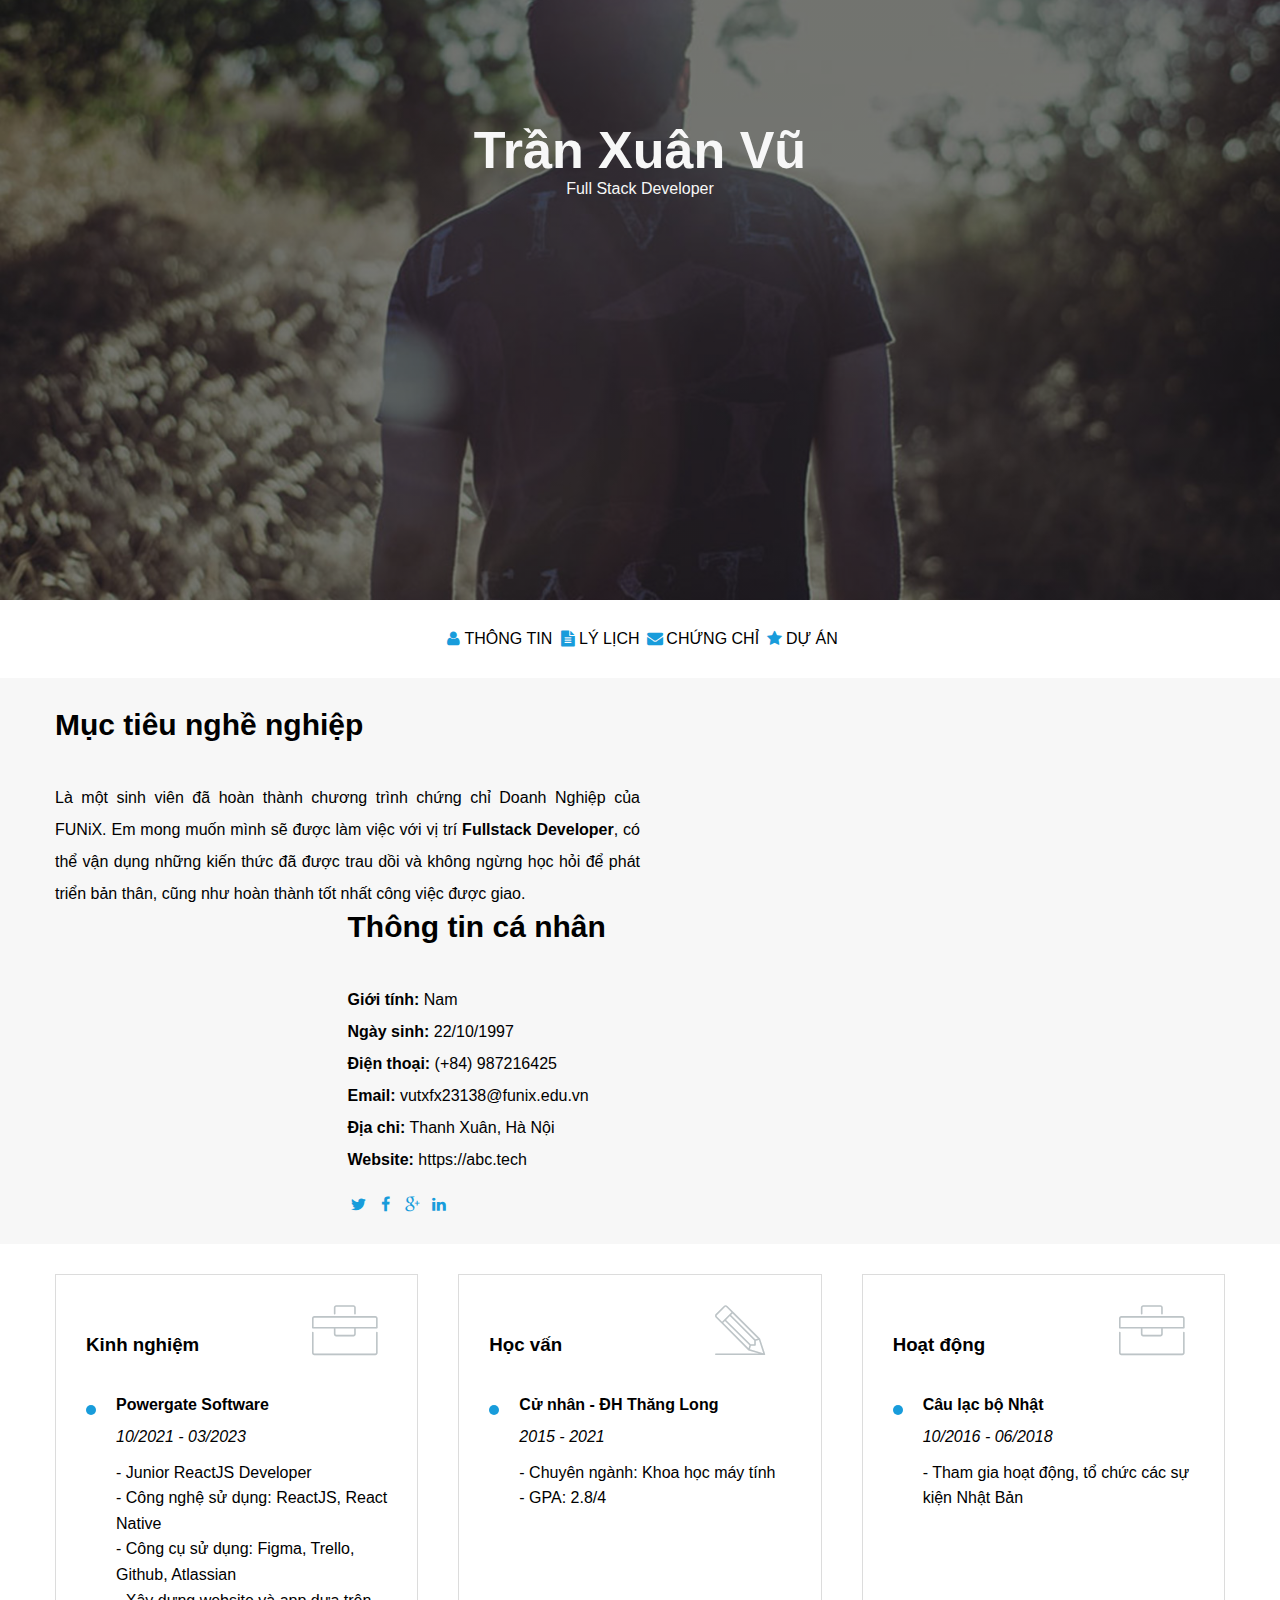
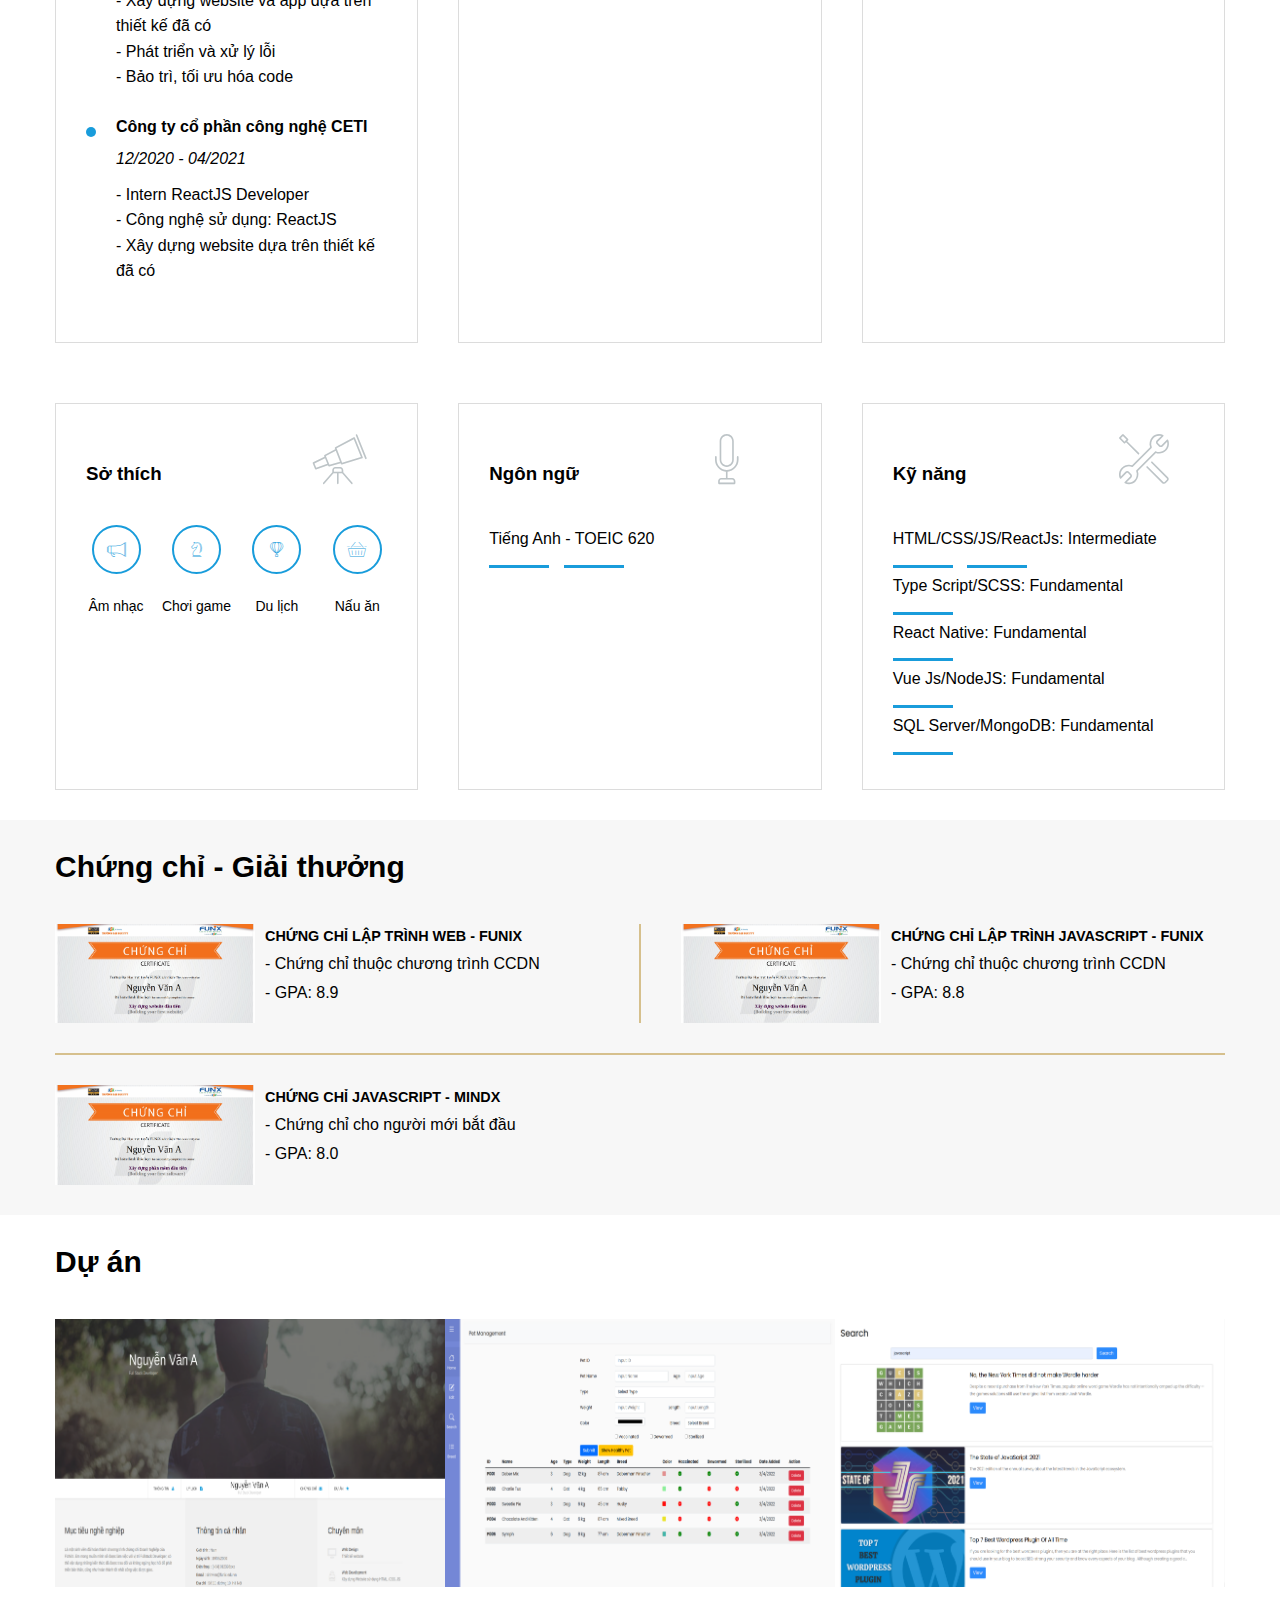
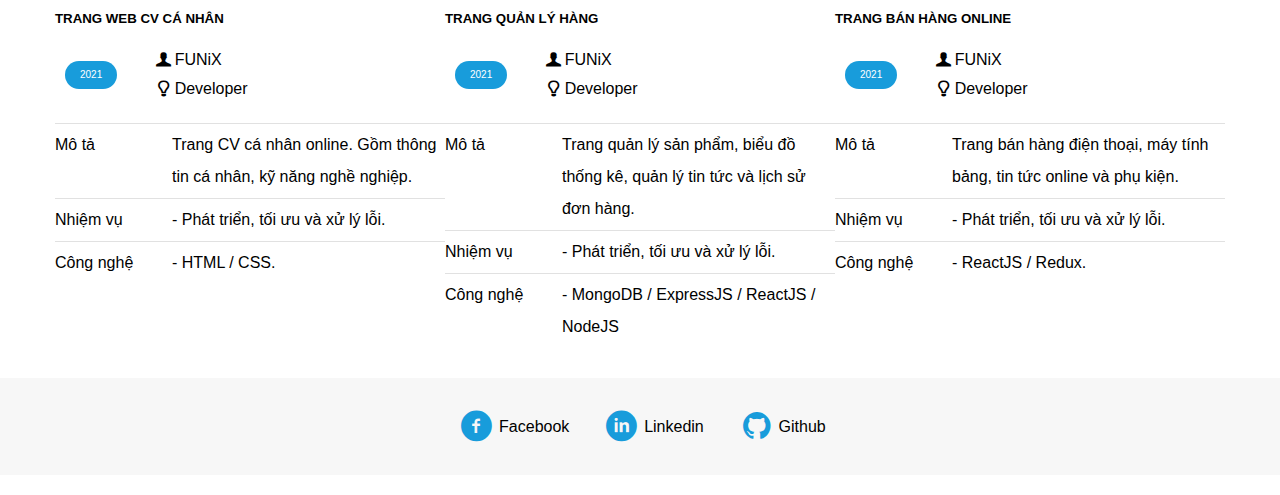
==== commit 442935c8: "fix height navbar and border color" ====
--- a/index.html
+++ b/index.html
@@ -19,6 +19,7 @@
     <title>Assignment 03</title>
   </head>
   <body>
+    <!-- Banner -->
     <div id="banner">
       <div class="banner-img"></div>
       <div class="banner-info">
@@ -27,6 +28,7 @@
       </div>
     </div>
 
+    <!-- Navbar  -->
     <section id="nav-bar">
       <nav
         class="container d-flex flex-column align-items-start flex-sm-row gap-3 justify-content-sm-evenly align-items-sm-center gap-sm-5"
@@ -39,6 +41,7 @@
       </nav>
     </section>
 
+    <!-- About  -->
     <section id="about" class="bg-grey">
       <div class="container d-flex flex-column flex-sm-row">
         <div id="target">
@@ -73,6 +76,7 @@
       </div>
     </section>
 
+    <!-- Job info  -->
     <section id="job-info">
       <div class="container d-flex flex-row flex-lg-column">
         <div class="container-items d-flex flex-column flex-lg-row">
@@ -215,6 +219,8 @@
         </div>
       </div>
     </section>
+
+    <!-- Certificate  -->
     <section id="certificate" class="bg-grey">
       <div class="container">
         <h1 class="section-title">Chứng chỉ - Giải thưởng</h1>
@@ -252,6 +258,7 @@
       </div>
     </section>
 
+    <!-- Project  -->
     <section id="project">
       <div class="container">
         <h1 class="section-title">Dự án</h1>
@@ -340,6 +347,7 @@
       </div>
     </section>
 
+    <!-- Footer  -->
     <section id="footer" class="bg-grey">
       <div class="container">
         <a href="https://www.facebook.com/amemea97/" target="_blank"
--- a/css/laptop.css
+++ b/css/laptop.css
@@ -50,7 +50,7 @@
 
 .banner-img {
   background-image: linear-gradient(rgba(0, 0, 0, 0.527), rgba(0, 0, 0, 0.5)),
-    url("/images/banner.jpg");
+    url("../images/banner.jpg");
   width: 100%;
   height: 600px;
   background-repeat: no-repeat;
@@ -82,6 +82,7 @@
   text-transform: uppercase;
   text-decoration: none;
   color: black;
+  height: fit-content;
 }
 
 /* #nav-bar .avatar {
@@ -308,7 +309,7 @@
 }
 
 .project-details tr {
-  border-top: 1px solid #dcdcdc;
+  border-top: 1px solid #E1E1E1;
 }
 
 .project-details tr td {
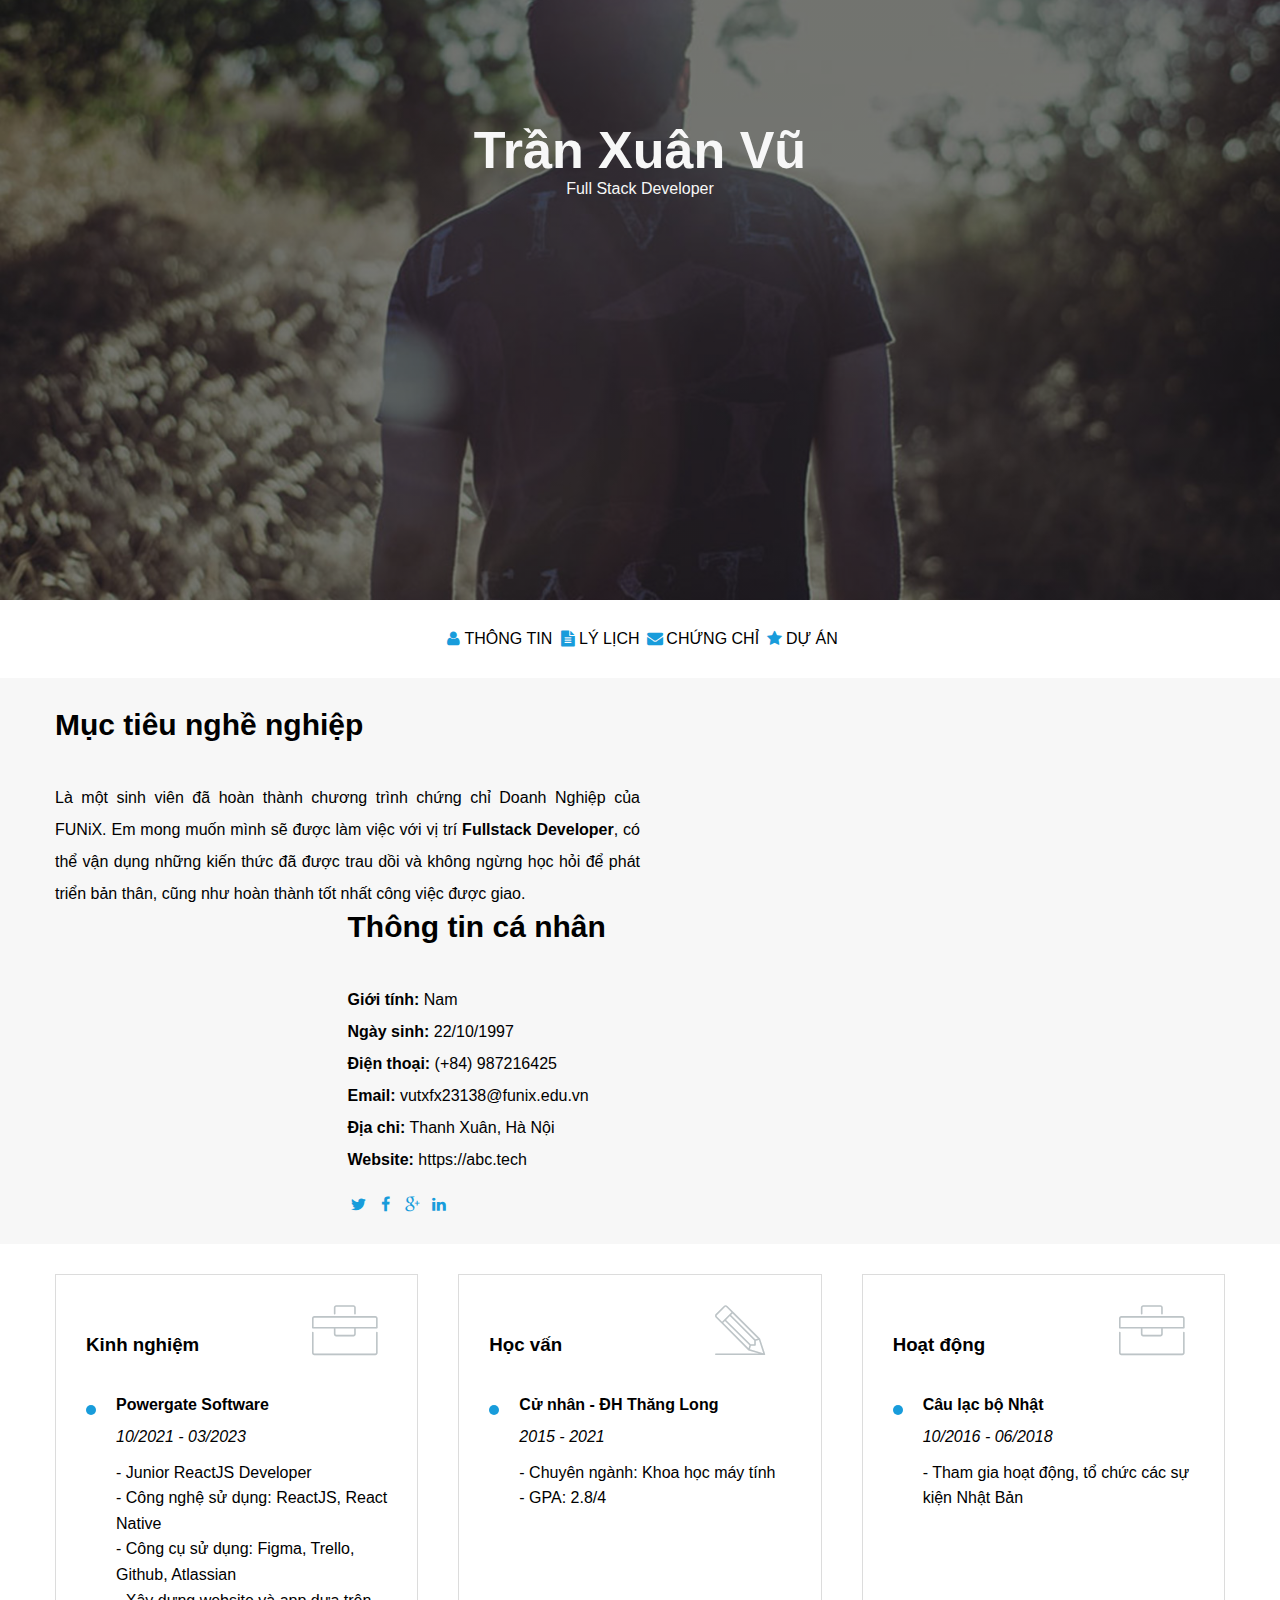
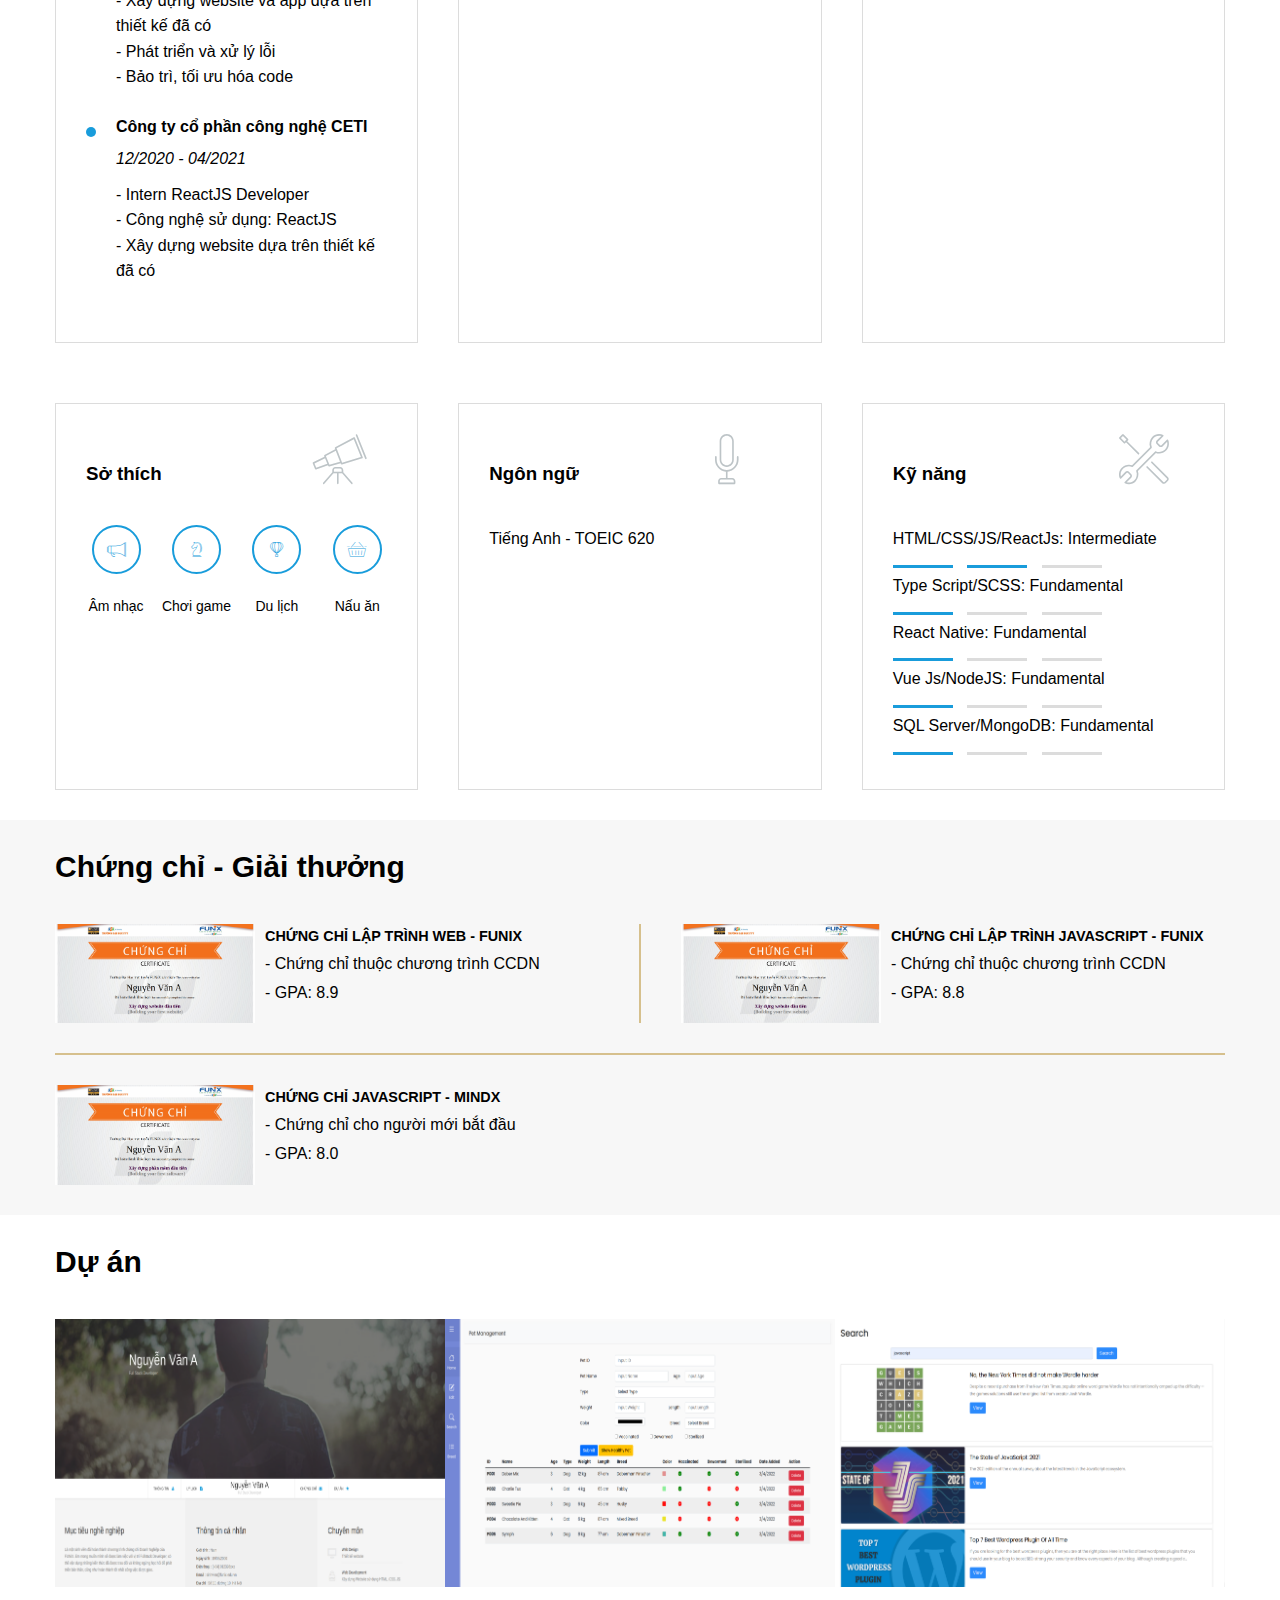
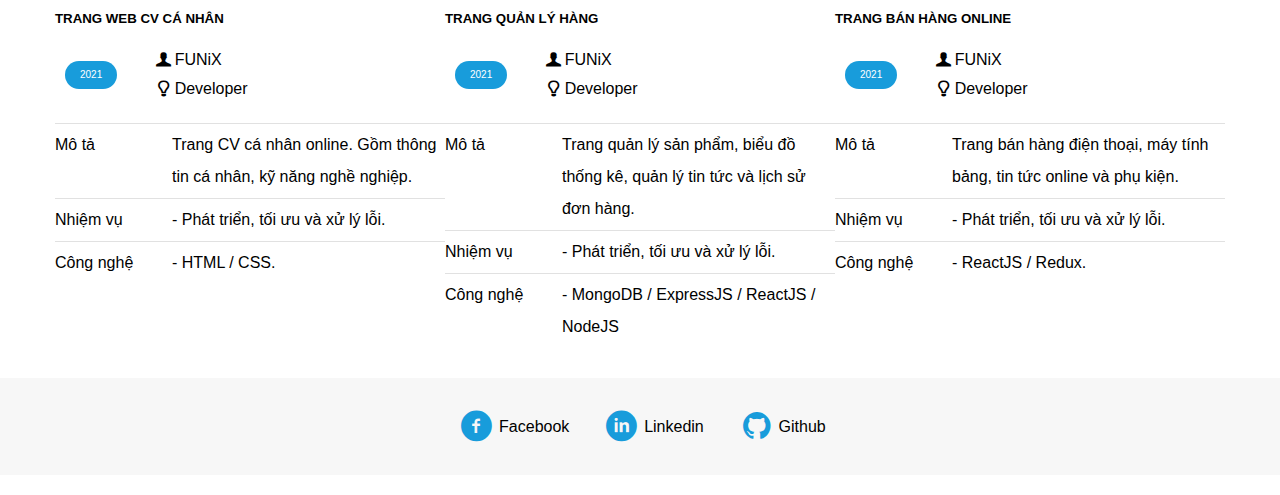
==== commit 79edce57: "fix skill bar" ====
--- a/index.html
+++ b/index.html
@@ -186,33 +186,42 @@
             <div>
               <p>HTML/CSS/JS/ReactJs: Intermediate</p>
               <div class="progress">
-                <span class="blue"></span>
-                <span class="blue"></span>
+                <span class="blue-bar"></span>
+                <span class="blue-bar"></span>
+                <span class="grey-bar"></span>
               </div>
             </div>
             <div>
               <p>Type Script/SCSS: Fundamental</p>
               <div class="progress">
-                <span class="blue"></span>
+                <span class="blue-bar"></span>
+                <span class="grey-bar"></span>
+                <span class="grey-bar"></span>
               </div>
             </div>
             <div>
               <p> React Native: Fundamental</p>
               <div class="progress">
-                <span class="blue"></span>
+                <span class="blue-bar"></span>
+                <span class="grey-bar"></span>
+                <span class="grey-bar"></span>
               </div>
             </div>
             <div>     
             <div>
               <p>Vue Js/NodeJS: Fundamental</p>
               <div class="progress">
-                <span class="blue"></span>
+                <span class="blue-bar"></span>
+                <span class="grey-bar"></span>
+                <span class="grey-bar"></span>
               </div>
             </div>
             <div>
               <p>SQL Server/MongoDB: Fundamental</p>
               <div class="progress">
-                <span class="blue"></span>
+                <span class="blue-bar"></span>
+                <span class="grey-bar"></span>
+                <span class="grey-bar"></span>
               </div>
             </div>
           </div>
--- a/css/laptop.css
+++ b/css/laptop.css
@@ -229,11 +229,18 @@
 /* Languague, tech skill */
 
 .progress span {
-  background: #199cdb;
   display: inline-block;
   height: 3px;
   margin-right: 10px;
   width: 60px;
+}
+
+.blue-bar{
+  background: #199cdb;
+}
+
+.grey-bar{
+  background: #DCDCDC;
 }
 
 /* Certificate */
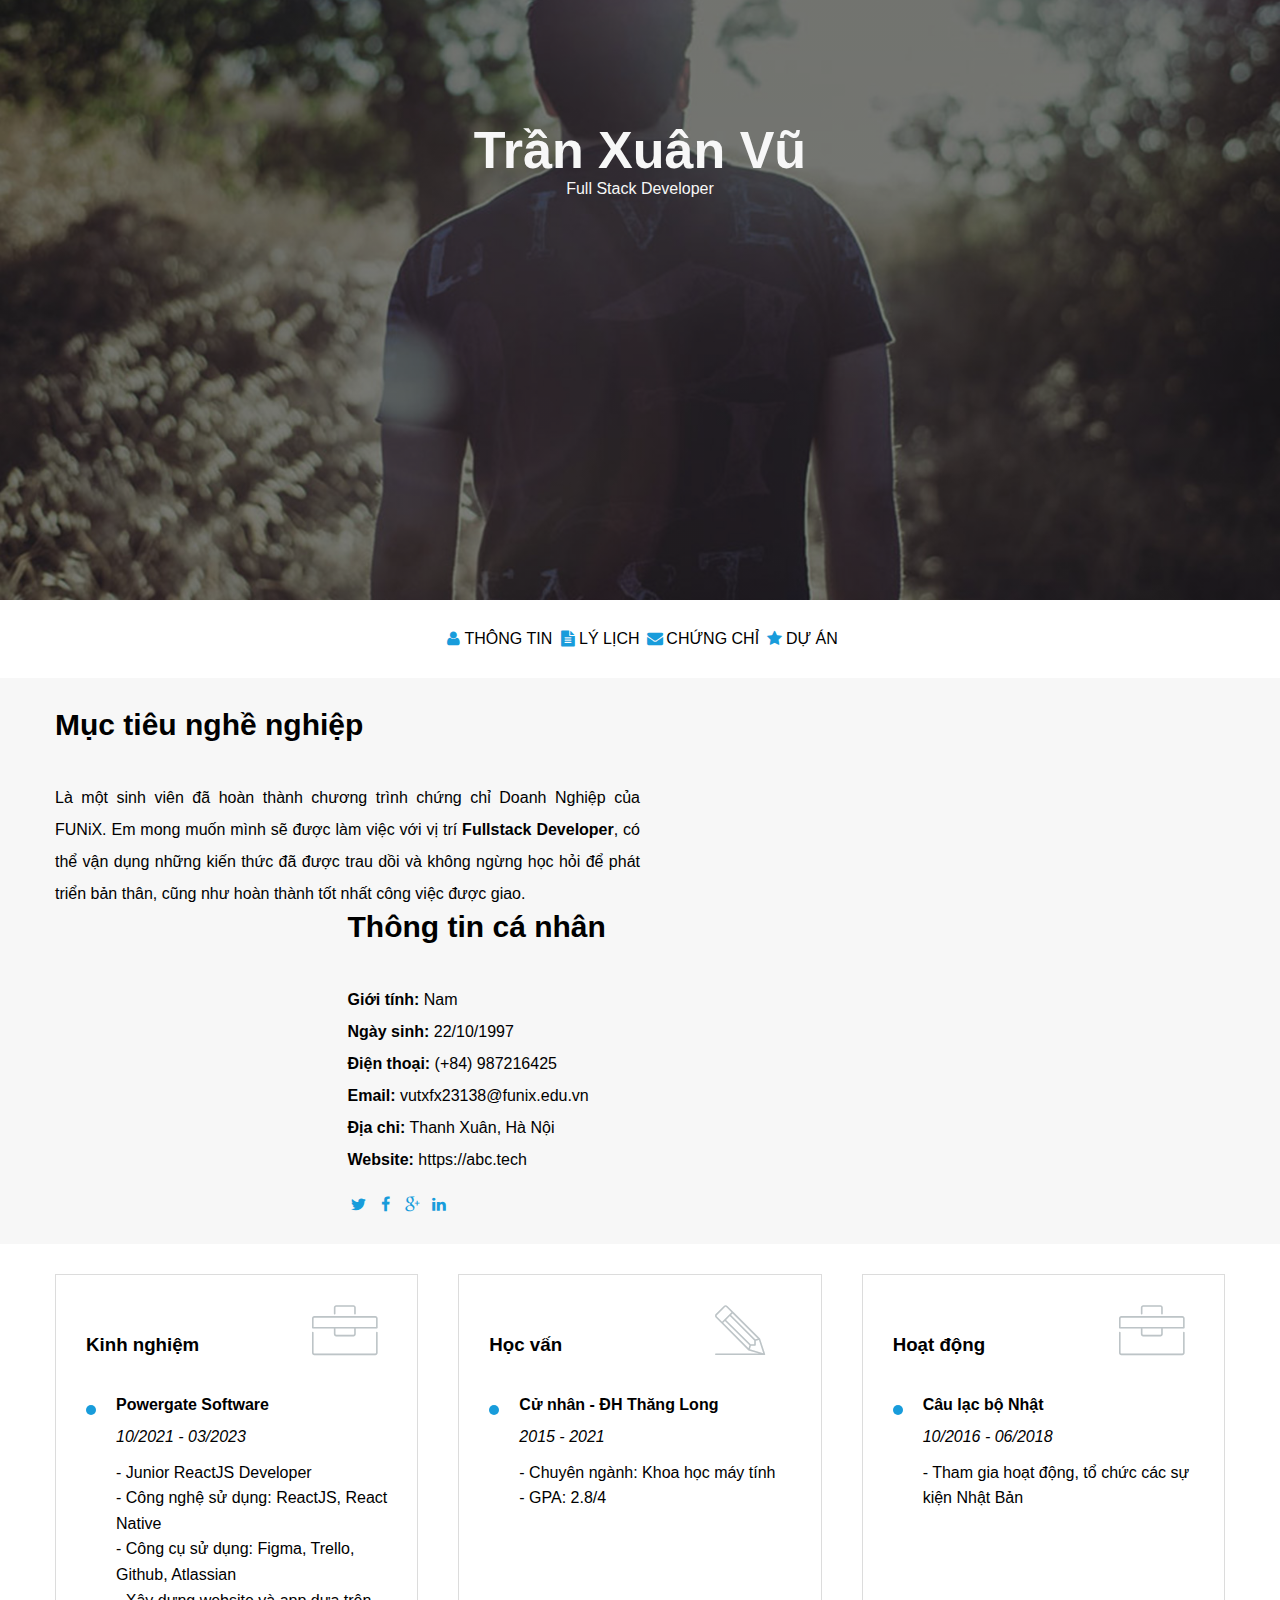
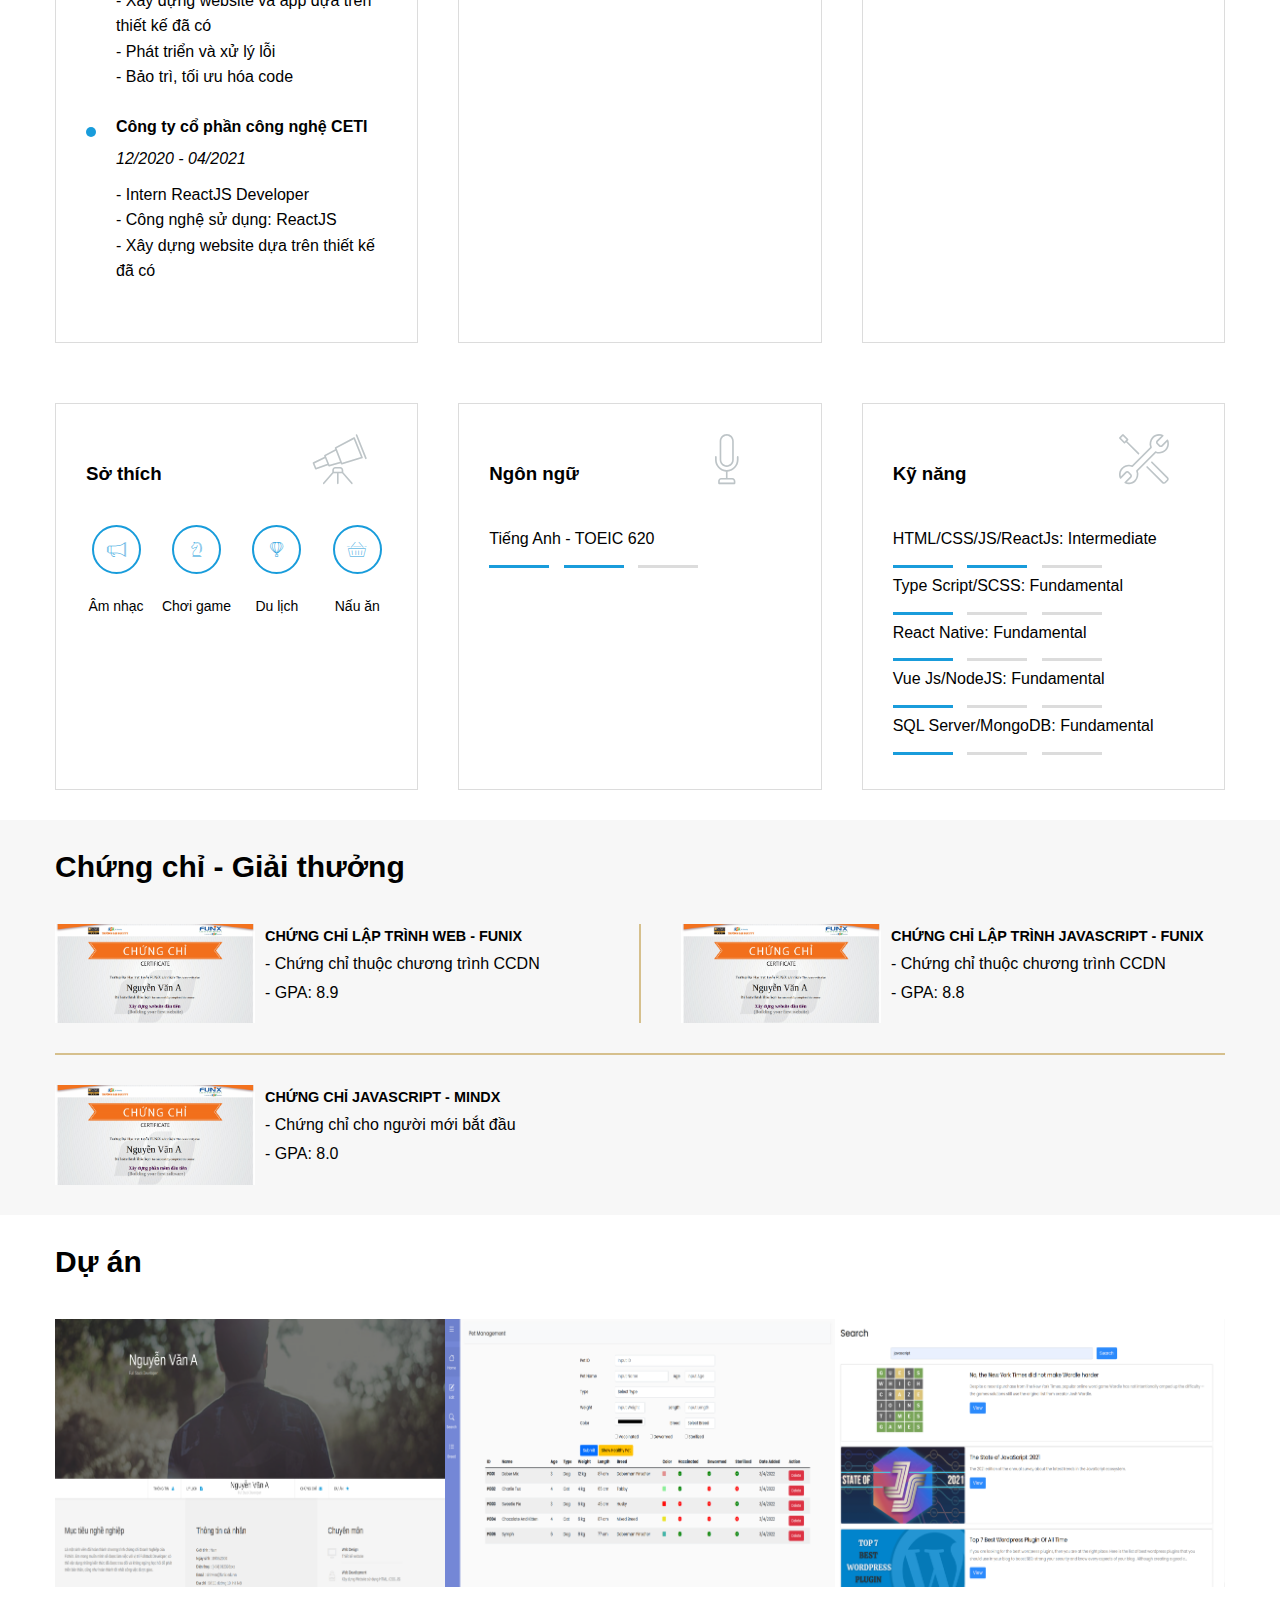
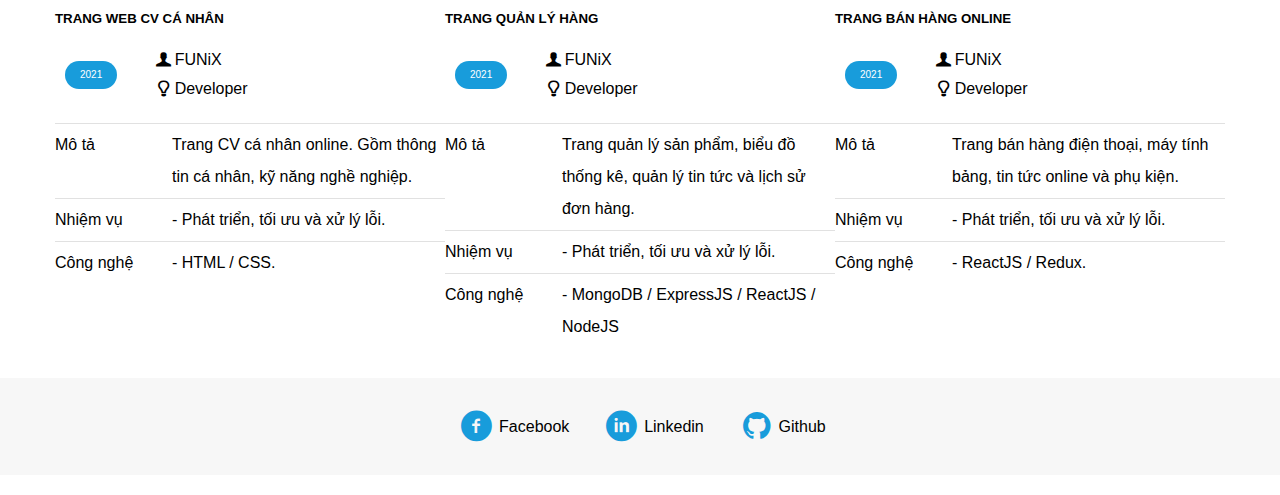
==== commit e793cafe: "fix language skill" ====
--- a/index.html
+++ b/index.html
@@ -4,7 +4,6 @@
     <meta charset="UTF-8" />
     <meta http-equiv="X-UA-Compatible" content="IE=edge" />
     <meta name="viewport" content="width=device-width, initial-scale=1.0" />
-    <!-- <link rel="stylesheet" href="./css/style.css" /> -->
     <link rel="stylesheet" href="./css/laptop.css" />
     <link rel="stylesheet" href="./css/tablet.css" />
     <link rel="stylesheet" href="./css/mobile.css" />
@@ -173,8 +172,9 @@
             <div>
               <p>Tiếng Anh - TOEIC 620</p>
               <div class="progress">
-                <span class="blue"></span>
-                <span class="blue"></span>
+                <span class="blue-bar"></span>
+                <span class="blue-bar"></span>
+                <span class="grey-bar"></span>
               </div>
             </div>
           </div>
--- a/css/laptop.css
+++ b/css/laptop.css
@@ -243,6 +243,7 @@
   background: #DCDCDC;
 }
 
+
 /* Certificate */
 #certificate .container-item {
   display: flex;
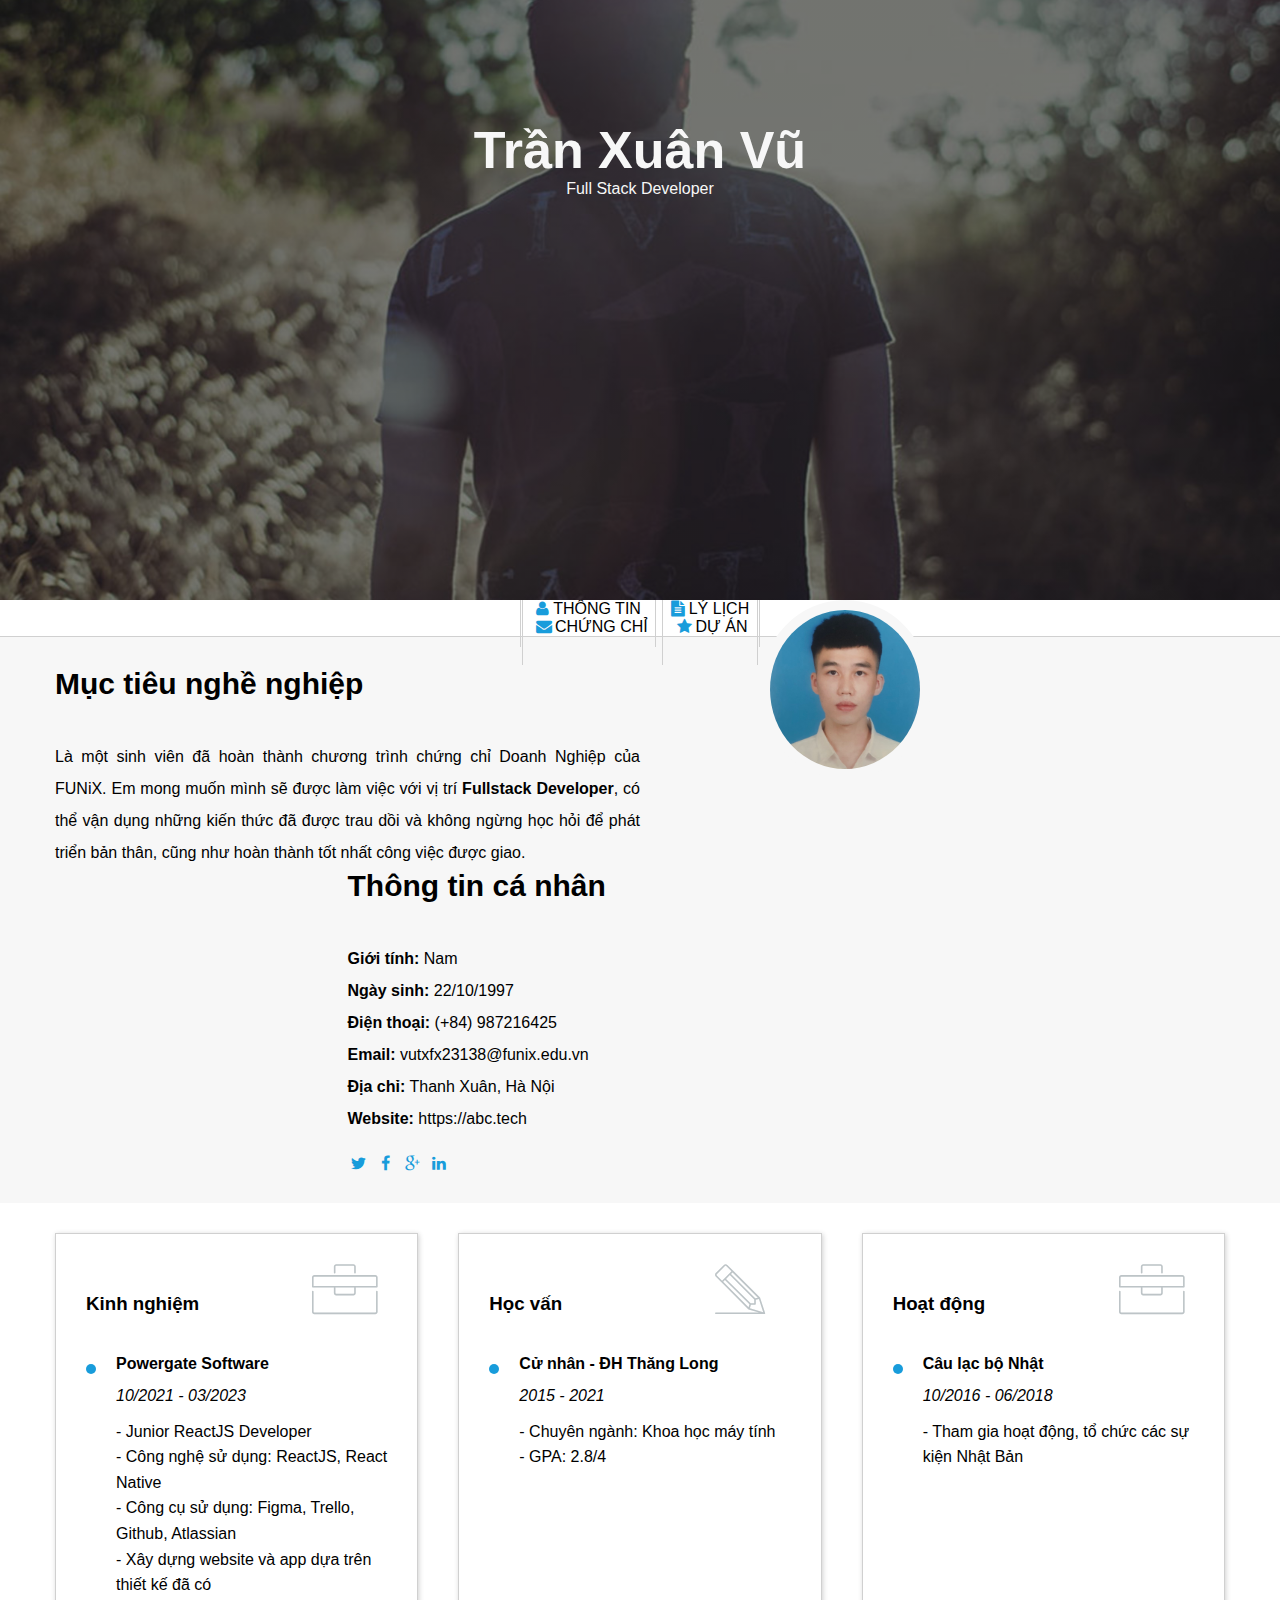
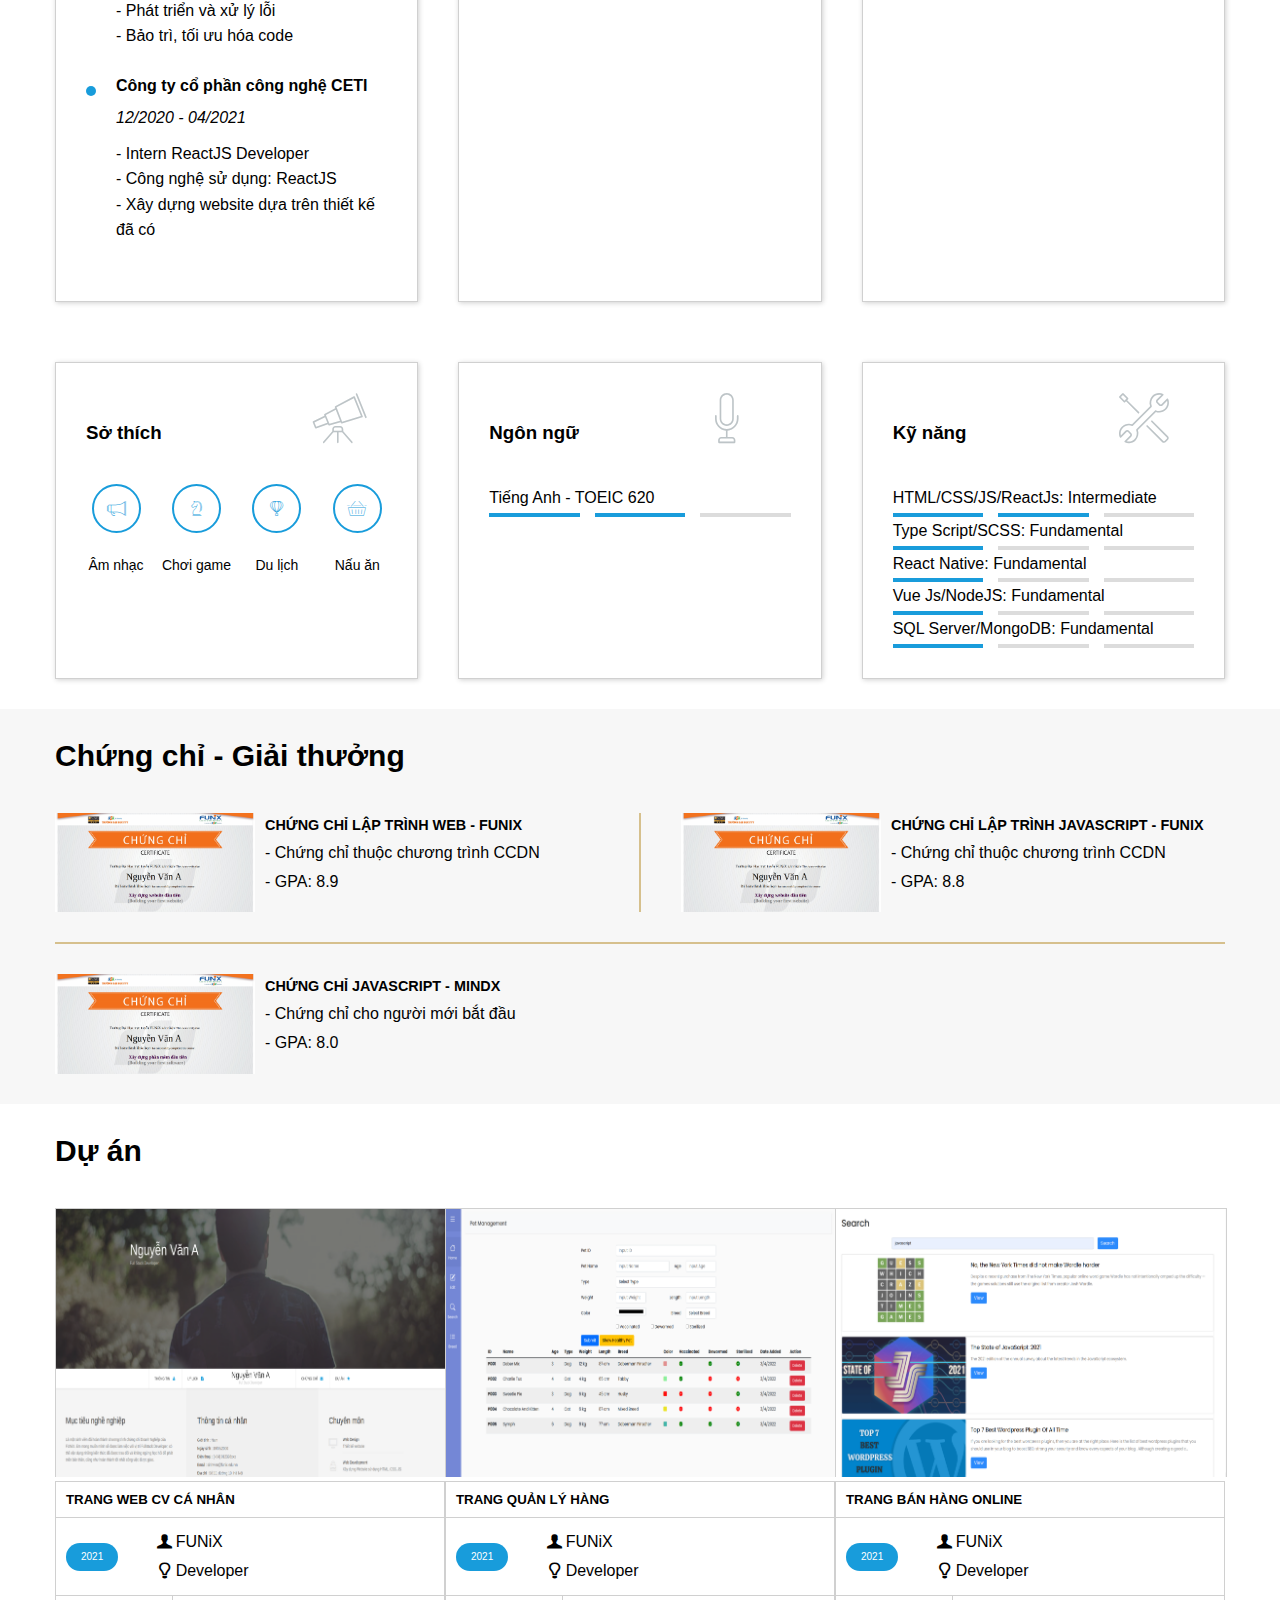
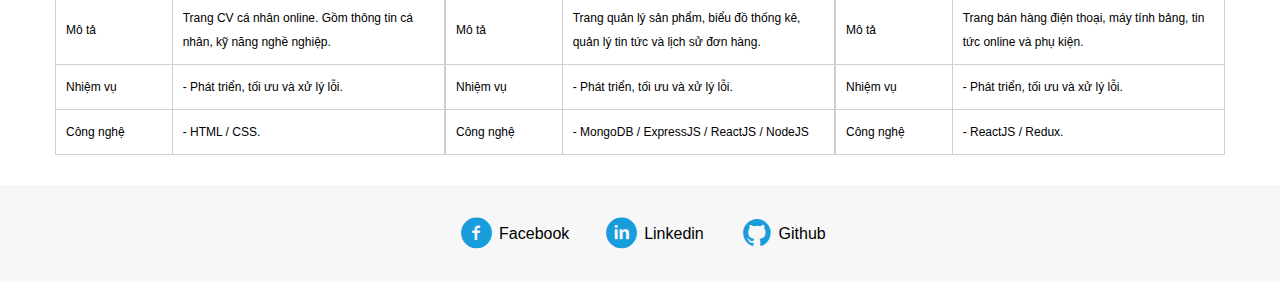
==== commit c5fac866: "hoan thien ass3" ====
--- a/index.html
+++ b/index.html
@@ -30,13 +30,14 @@
     <!-- Navbar  -->
     <section id="nav-bar">
       <nav
-        class="container d-flex flex-column align-items-start flex-sm-row gap-3 justify-content-sm-evenly align-items-sm-center gap-sm-5"
+        class="container d-flex flex-column align-items-start flex-sm-row gap-3 justify-content-sm-center align-items-sm-center gap-sm-0"
       >
         <a href="#about"><i class="icon-user icon"></i>Thông tin</a>
-        <a href="#job-info"><i class="icon-doc-text-inv icon"></i>Lý lịch</a>
-        <!-- <img class="avatar" src="./images/default-avatar.png" alt="avatar" /> -->
+        <a href="#job-info" class="border-right"><i class="icon-doc-text-inv icon"></i>Lý lịch</a>
+        <img class="avatar" src="./images/default-avatar.png" alt="avatar" />
+        <div class="avatar-placeholder" style="width: 200px;margin:0 30px;"></div>
         <a href="#certificate"> <i class="icon-mail-alt icon"></i>Chứng chỉ</a>
-        <a href="#project"><i class="icon-star-1 icon"></i>Dự Án</a>
+        <a href="#project" class="border-right"><i class="icon-star-1 icon"></i>Dự Án</a>
       </nav>
     </section>
 
@@ -171,10 +172,10 @@
             </div>
             <div>
               <p>Tiếng Anh - TOEIC 620</p>
-              <div class="progress">
-                <span class="blue-bar"></span>
-                <span class="blue-bar"></span>
-                <span class="grey-bar"></span>
+              <div class="progress rounded-0">
+                <div class="blue-bar"></div>
+                <div class="blue-bar"></div>
+                <div class="grey-bar"></div>
               </div>
             </div>
           </div>
@@ -185,43 +186,43 @@
             </div>
             <div>
               <p>HTML/CSS/JS/ReactJs: Intermediate</p>
-              <div class="progress">
-                <span class="blue-bar"></span>
-                <span class="blue-bar"></span>
-                <span class="grey-bar"></span>
+              <div class="progress rounded-0">
+                <div class="blue-bar"></div>
+                <div class="blue-bar"></div>
+                <div class="grey-bar"></div>
               </div>
             </div>
             <div>
               <p>Type Script/SCSS: Fundamental</p>
-              <div class="progress">
-                <span class="blue-bar"></span>
-                <span class="grey-bar"></span>
-                <span class="grey-bar"></span>
+              <div class="progress rounded-0">
+                <div class="blue-bar"></div>
+                <div class="grey-bar"></div>
+                <div class="grey-bar"></div>
               </div>
             </div>
             <div>
               <p> React Native: Fundamental</p>
-              <div class="progress">
-                <span class="blue-bar"></span>
-                <span class="grey-bar"></span>
-                <span class="grey-bar"></span>
+              <div class="progress rounded-0">
+                <div class="blue-bar"></div>
+                <div class="grey-bar"></div>
+                <div class="grey-bar"></div>
               </div>
             </div>
             <div>     
             <div>
               <p>Vue Js/NodeJS: Fundamental</p>
-              <div class="progress">
-                <span class="blue-bar"></span>
-                <span class="grey-bar"></span>
-                <span class="grey-bar"></span>
+              <div class="progress rounded-0">
+                <div class="blue-bar"></div>
+                <div class="grey-bar"></div>
+                <div class="grey-bar"></div>
               </div>
             </div>
             <div>
               <p>SQL Server/MongoDB: Fundamental</p>
-              <div class="progress">
-                <span class="blue-bar"></span>
-                <span class="grey-bar"></span>
-                <span class="grey-bar"></span>
+              <div class="progress rounded-0">
+                <div class="blue-bar"></div>
+                <div class="grey-bar"></div>
+                <div class="grey-bar"></div>
               </div>
             </div>
           </div>
@@ -274,7 +275,7 @@
         <div class="container-item d-flex flex-column flex-md-row gap-5">
           <div class="project-item">
             <img src="./images/project_1.png" alt="project 1" />
-            <h5>Trang web cv cá nhân</h5>
+            <h5><a href="./digital-cv.html" target="_blank">Trang web cv cá nhân</a></h5>
             <div class="time-place-position d-flex flex-column flex-md-row">
               <p class="time">2021</p>
               <div class="d-flex flex-column flex-lg-row">
@@ -303,8 +304,8 @@
 
           <div class="project-item">
             <img src="./images/project_2.png" alt="project 1" />
-            <h5>Trang quản lý hàng</h5>
-            <div class="time-place-position  d-flex flex-column flex-md-row">
+            <h5><a href="./digital-cv.html" target="_blank">Trang quản lý hàng</a></h5>
+            <div class="time-place-position d-flex flex-column flex-md-row">
               <p class="time">2021</p>
               <div class="d-flex flex-column flex-lg-row">
                 <p class="place"><i class="icon-user-1"></i>FUNiX</p>
@@ -329,8 +330,8 @@
 
           <div class="project-item">
             <img src="./images/project_3.png" alt="project 1" />
-            <h5>Trang bán hàng online</h5>
-            <div class="time-place-position  d-flex flex-column flex-md-row">
+            <h5><a href="./digital-cv.html" target="_blank">Trang bán hàng online</a></h5>
+            <div class="time-place-position d-flex flex-column flex-md-row">
               <p class="time">2021</p>
               <div class="d-flex flex-column flex-lg-row">
                 <p class="place"><i class="icon-user-1"></i>FUNiX</p>
--- a/css/laptop.css
+++ b/css/laptop.css
@@ -74,6 +74,18 @@
 }
 
 /* Nav bar */
+#nav-bar .container {
+  padding: 0;
+  border-bottom: 1px solid #d0d0d0;
+  width: 100%;
+  margin: 0;
+  max-width: 100vw;
+}
+
+#nav-bar .border-right{
+  border-right: 1px solid #d0d0d0;
+}
+
 #nav-bar {
   text-align: center;
 }
@@ -82,16 +94,18 @@
   text-transform: uppercase;
   text-decoration: none;
   color: black;
-  height: fit-content;
-}
-
-/* #nav-bar .avatar {
-    border: 10px solid #f7f7f7;
-    border-radius: 50%;
-    width: 200px;
-    margin: -110px 100px 0 100px;
-    z-index: 1;
-  } */
+  padding: 30px 10px;
+  border-left: 1px solid #d0d0d0;
+  /* border-right: 1px solid #d0d0d0; */
+}
+
+#nav-bar .avatar {
+  position: absolute;
+  border: 10px solid #f7f7f7;
+  border-radius: 50%;
+  width: 150px;
+  z-index: 1;
+}
 
 /* About  */
 #about p {
@@ -174,7 +188,8 @@
 }
 
 #job-info .border {
-  border: 0.5px solid #dcdcdc;
+  border: 1px solid #d0d0d0;
+  box-shadow: 1px 1px 5px #d0d0d0;
   padding: 30px;
   width: 100%;
 }
@@ -227,22 +242,24 @@
 }
 
 /* Languague, tech skill */
-
-.progress span {
-  display: inline-block;
-  height: 3px;
-  margin-right: 10px;
-  width: 60px;
-}
-
-.blue-bar{
+.progress{
+  display: flex;
+  justify-content: space-between;
+  gap:5%;
+}
+
+.progress div {
+  height: 4px;
+  width: 100%;
+}
+
+.blue-bar {
   background: #199cdb;
 }
 
-.grey-bar{
-  background: #DCDCDC;
-}
-
+.grey-bar {
+  background: #dcdcdc;
+}
 
 /* Certificate */
 #certificate .container-item {
@@ -288,6 +305,9 @@
 
 .project-item img {
   width: 100%;
+  border-top: 1px solid #d0d0d0;
+  border-left: 1px solid #d0d0d0;
+  border-right: 1px solid #d0d0d0;
 }
 
 .project-item h5 {
@@ -295,11 +315,22 @@
   margin: 20px 0px 20px 0px;
 }
 
+.project-item h5 a{
+  text-decoration: none;
+  color: #000;
+}
+
+.project-item h5 a:hover{
+  color: rgb(24, 156, 219);
+}
+
 .time-place-position {
   display: flex;
   gap: 35px;
   align-items: center;
-  margin-left: 10px;
+  padding: 10px;
+  border-left: 1px solid #d0d0d0;
+  border-right: 1px solid #d0d0d0;
 }
 
 #project .time {
@@ -311,13 +342,23 @@
 }
 
 .project-details {
-  margin-top: 20px;
   line-height: 2;
   border-collapse: collapse;
+  font-size: 12px;
+}
+
+.project-item h5{
+  margin: 0;
+  padding: 10px;
+  border: 1px solid #d0d0d0;
 }
 
 .project-details tr {
-  border-top: 1px solid #E1E1E1;
+  border: 1px solid #d0d0d0;
+}
+
+.project-details td {
+  border: 1px solid #d0d0d0;
 }
 
 .project-details tr td {
@@ -329,7 +370,7 @@
 }
 
 .project-details tr td {
-  vertical-align: top;
+  padding: 10px;
 }
 
 /* Footer */
--- a/css/mobile.css
+++ b/css/mobile.css
@@ -28,6 +28,24 @@
     display: none;
   }
 
+  #nav-bar .container{
+    margin-top: 20px;
+    border: none;
+  }
+
+  #nav-bar .avatar{
+    display: none;
+  }
+
+  #nav-bar a{
+    border: none !important;
+    padding: 5px 20px;
+  }
+
+  #nav-bar .avatar-placeholder{
+    display: none;
+  }
+
   /* Lý lịch  */
   #job-info .container {
     flex-direction: column !important;
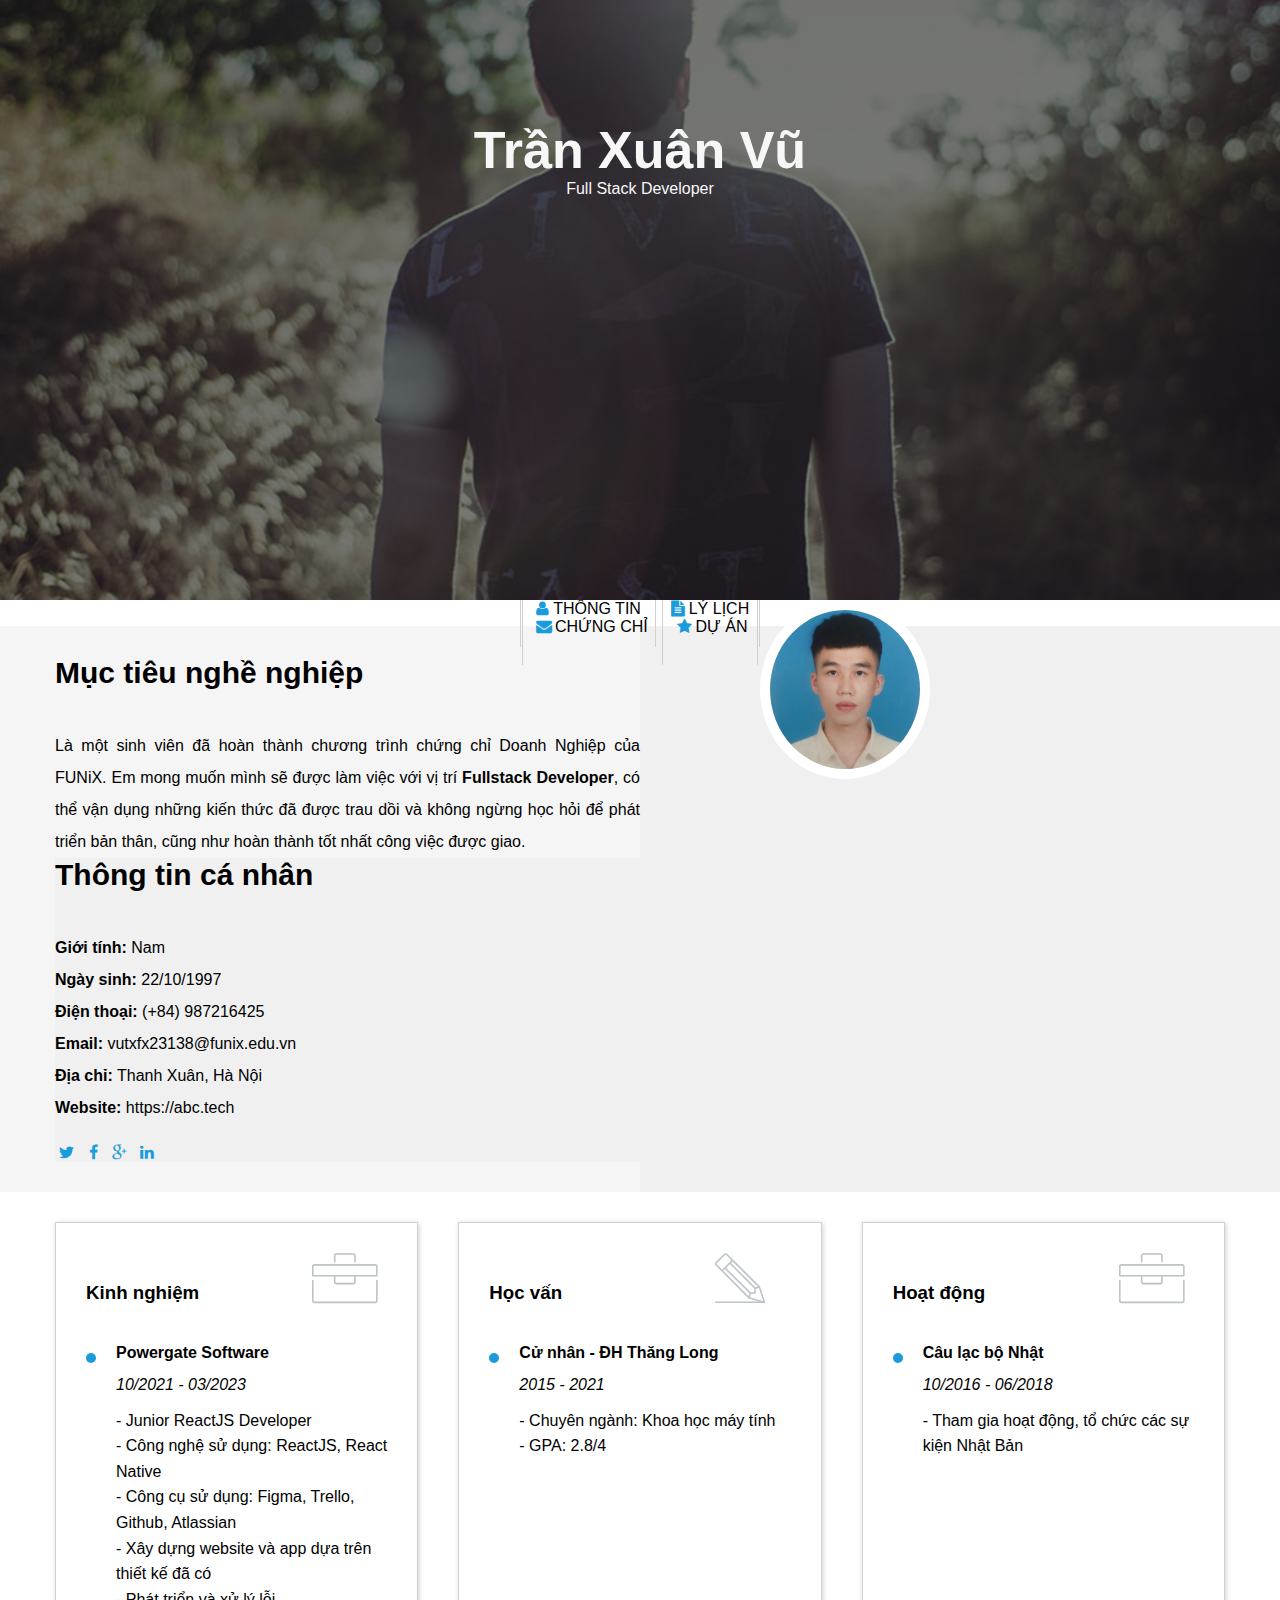
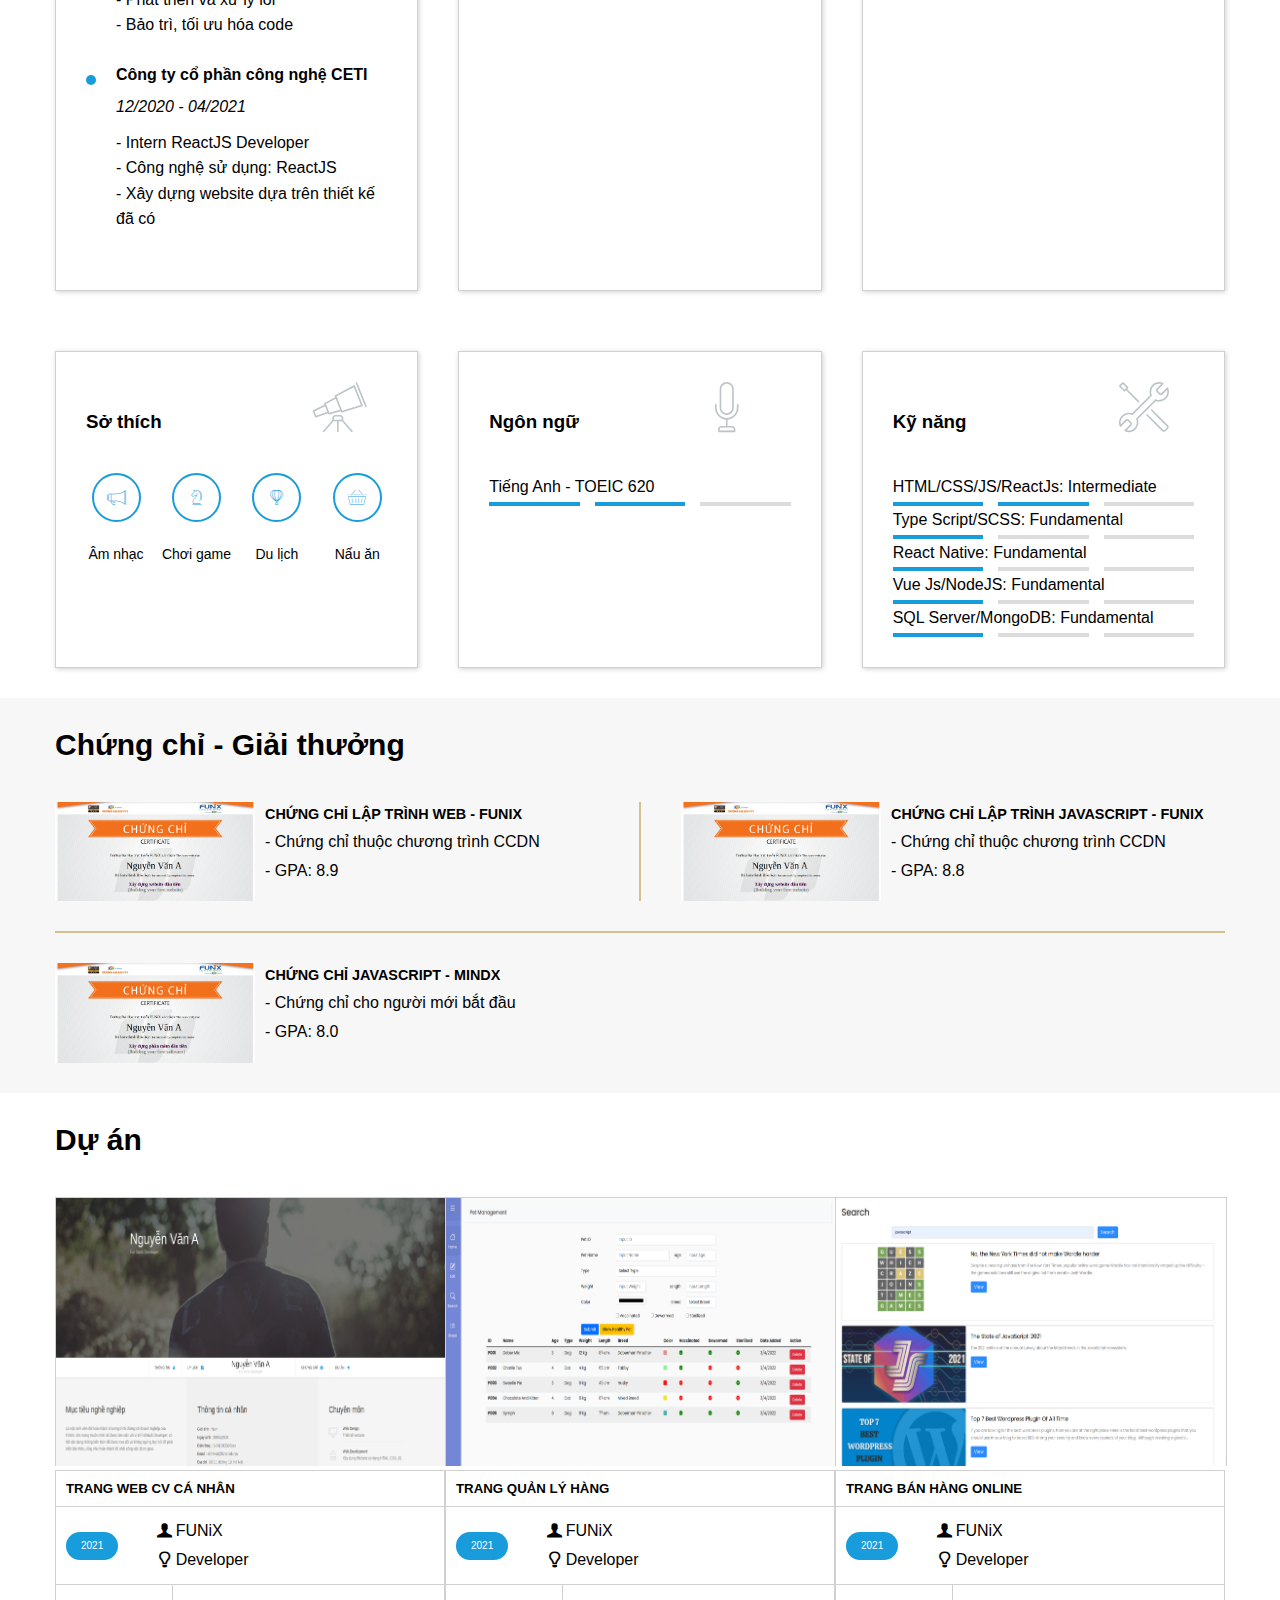
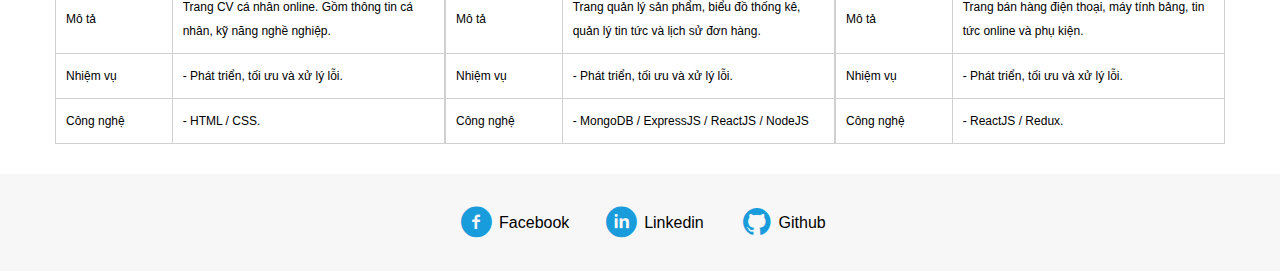
==== commit 7e7afe13: "hoan thien css" ====
--- a/index.html
+++ b/index.html
@@ -33,7 +33,7 @@
         class="container d-flex flex-column align-items-start flex-sm-row gap-3 justify-content-sm-center align-items-sm-center gap-sm-0"
       >
         <a href="#about"><i class="icon-user icon"></i>Thông tin</a>
-        <a href="#job-info" class="border-right"><i class="icon-doc-text-inv icon"></i>Lý lịch</a>
+        <a href="#job-info" class="border-right border-hidden"><i class="icon-doc-text-inv icon"></i>Lý lịch</a>
         <img class="avatar" src="./images/default-avatar.png" alt="avatar" />
         <div class="avatar-placeholder" style="width: 200px;margin:0 30px;"></div>
         <a href="#certificate"> <i class="icon-mail-alt icon"></i>Chứng chỉ</a>
@@ -42,37 +42,39 @@
     </section>
 
     <!-- About  -->
-    <section id="about" class="bg-grey">
-      <div class="container d-flex flex-column flex-sm-row">
-        <div id="target">
-          <h1 class="section-title">Mục tiêu nghề nghiệp</h1>
-          <p>
-            Là một sinh viên đã hoàn thành chương trình chứng chỉ Doanh Nghiệp
-            của FUNiX. Em mong muốn mình sẽ được làm việc với vị trí
-            <b>Fullstack Developer</b>, có thể vận dụng những kiến thức đã được
-            trau dồi và không ngừng học hỏi để phát triển bản thân, cũng như
-            hoàn thành tốt nhất công việc được giao.
-          </p>
-        </div>
-        <div id="personal-info">
-          <h1 class="section-title">Thông tin cá nhân</h1>
-          <div class="info">
-            <p><b>Giới tính:</b> Nam</p>
-            <p><b>Ngày sinh:</b> 22/10/1997</p>
-            <p><b>Điện thoại:</b> (+84) 987216425</p>
-            <p><b>Email:</b> vutxfx23138@funix.edu.vn</p>
-            <p><b>Địa chỉ:</b> Thanh Xuân, Hà Nội</p>
-            <p><b>Website:</b> https://abc.tech</p>
-          </div>
-          <div id="social-network">
-            <a href="#"><i class="icon-twitter icon"></i></a>
-            <a href="https://www.facebook.com/amemea97/" target="_blank"
-              ><i class="icon-facebook icon"></i
-            ></a>
-            <a href="#"><i class="icon-gplus icon"></i></a>
-            <a href="#"><i class="icon-linkedin icon"></i></a>
-          </div>
-        </div>
+    <section id="about">
+      <div class="target-container"></div>
+      <div class="personal-info-container"></div>
+        <div class="container d-flex flex-column flex-sm-row mt-4 mt-sm-2">
+          <div id="target" class="bg-grey-target py-4 pe-5">
+            <h1 class="section-title">Mục tiêu nghề nghiệp</h1>
+            <p>
+              Là một sinh viên đã hoàn thành chương trình chứng chỉ Doanh Nghiệp
+              của FUNiX. Em mong muốn mình sẽ được làm việc với vị trí
+              <b>Fullstack Developer</b>, có thể vận dụng những kiến thức đã được
+              trau dồi và không ngừng học hỏi để phát triển bản thân, cũng như
+              hoàn thành tốt nhất công việc được giao.
+            </p>
+          </div>
+          <div id="personal-info" class="bg-grey-personal py-4 px-0 px-sm-5 mt-5 mt-sm-0">
+            <h1 class="section-title">Thông tin cá nhân</h1>
+            <div class="info">
+              <p><b>Giới tính:</b> Nam</p>
+              <p><b>Ngày sinh:</b> 22/10/1997</p>
+              <p><b>Điện thoại:</b> (+84) 987216425</p>
+              <p><b>Email:</b> vutxfx23138@funix.edu.vn</p>
+              <p><b>Địa chỉ:</b> Thanh Xuân, Hà Nội</p>
+              <p><b>Website:</b> https://abc.tech</p>
+            </div>
+            <div id="social-network">
+              <a href="#"><i class="icon-twitter icon"></i></a>
+              <a href="https://www.facebook.com/amemea97/" target="_blank"
+                ><i class="icon-facebook icon"></i
+              ></a>
+              <a href="#"><i class="icon-gplus icon"></i></a>
+              <a href="#"><i class="icon-linkedin icon"></i></a>
+            </div>
+          </div>
       </div>
     </section>
 
@@ -172,7 +174,7 @@
             </div>
             <div>
               <p>Tiếng Anh - TOEIC 620</p>
-              <div class="progress rounded-0">
+              <div class="progress rounded-0 bg-white">
                 <div class="blue-bar"></div>
                 <div class="blue-bar"></div>
                 <div class="grey-bar"></div>
@@ -186,7 +188,7 @@
             </div>
             <div>
               <p>HTML/CSS/JS/ReactJs: Intermediate</p>
-              <div class="progress rounded-0">
+              <div class="progress rounded-0 bg-white">
                 <div class="blue-bar"></div>
                 <div class="blue-bar"></div>
                 <div class="grey-bar"></div>
@@ -194,7 +196,7 @@
             </div>
             <div>
               <p>Type Script/SCSS: Fundamental</p>
-              <div class="progress rounded-0">
+              <div class="progress rounded-0 bg-white">
                 <div class="blue-bar"></div>
                 <div class="grey-bar"></div>
                 <div class="grey-bar"></div>
@@ -202,7 +204,7 @@
             </div>
             <div>
               <p> React Native: Fundamental</p>
-              <div class="progress rounded-0">
+              <div class="progress rounded-0 bg-white">
                 <div class="blue-bar"></div>
                 <div class="grey-bar"></div>
                 <div class="grey-bar"></div>
@@ -211,7 +213,7 @@
             <div>     
             <div>
               <p>Vue Js/NodeJS: Fundamental</p>
-              <div class="progress rounded-0">
+              <div class="progress rounded-0 bg-white">
                 <div class="blue-bar"></div>
                 <div class="grey-bar"></div>
                 <div class="grey-bar"></div>
@@ -219,7 +221,7 @@
             </div>
             <div>
               <p>SQL Server/MongoDB: Fundamental</p>
-              <div class="progress rounded-0">
+              <div class="progress rounded-0 bg-white">
                 <div class="blue-bar"></div>
                 <div class="grey-bar"></div>
                 <div class="grey-bar"></div>
@@ -255,7 +257,7 @@
           </div>
         </div>
         <div class="horizon-line"></div>
-        <div class="container-item">
+        <div class="container-item certificate-custom-container">
           <div class="certificate-item last-item d-flex flex-column align-items-start flex-lg-row align-items-lg-center">
             <img src="./images/Cert_PRF.png" src="cert web" />
             <div>
--- a/css/laptop.css
+++ b/css/laptop.css
@@ -5,6 +5,14 @@
 
 .bg-grey {
   background: #f7f7f7;
+}
+
+.bg-grey-about {
+  background: #F5F5F5;
+}
+
+.bg-grey-personal {
+  background: #F0F0F0;
 }
 
 section > .container {
@@ -76,10 +84,7 @@
 /* Nav bar */
 #nav-bar .container {
   padding: 0;
-  border-bottom: 1px solid #d0d0d0;
-  width: 100%;
-  margin: 0;
-  max-width: 100vw;
+  width: 100%;
 }
 
 #nav-bar .border-right{
@@ -96,18 +101,22 @@
   color: black;
   padding: 30px 10px;
   border-left: 1px solid #d0d0d0;
-  /* border-right: 1px solid #d0d0d0; */
 }
 
 #nav-bar .avatar {
   position: absolute;
-  border: 10px solid #f7f7f7;
+  border: 10px solid white;
   border-radius: 50%;
   width: 150px;
   z-index: 1;
 }
 
 /* About  */
+#about{
+  margin-top: -10px !important;
+  position: relative;
+}
+
 #about p {
   line-height: 2;
 }
@@ -118,12 +127,29 @@
 
 #target {
   width: 50%;
+}
+
+.target-container{
+  position: absolute;
+  background-color: #F5F5F5;
+  width: 50vw;
+  height: 100%;
+  left: 0;
+  z-index: -1;
+}
+
+.personal-info-container{
+  position: absolute;
+  background-color: #F0F0F0;
+  width: 50vw;
+  height: 100%;
+  right: 0;
+  z-index: -1;
 }
 
 #personal-info {
   width: 50%;
   white-space: nowrap;
-  padding-left: 10%;
 }
 
 #personal-info p {
@@ -169,9 +195,6 @@
   flex-shrink: 0;
 }
 
-/* .info-title {
-    width: 30%;
-  } */
 
 .info-title h1 {
   width: 75%;
@@ -288,6 +311,11 @@
   font-weight: 600;
 }
 
+.certificate-custom-container{
+  padding-right: 40px;
+  width: 50%;
+}
+
 .certificate-item h6,
 p {
   line-height: 1.8;
@@ -374,10 +402,6 @@
 }
 
 /* Footer */
-#footer {
-  margin-bottom: 20px;
-}
-
 #footer .container {
   display: flex;
   justify-content: center;
@@ -394,10 +418,3 @@
   text-decoration: none;
   color: #000;
 }
-
-@media only screen and (min-width: 992px) {
-  /* Lý lịch  */
-  #personal-info {
-    padding-left: 25%;
-  }
-}
--- a/css/tablet.css
+++ b/css/tablet.css
@@ -7,6 +7,18 @@
 
   .section-title {
     font-size: 26px;
+  }
+
+  /* Navbar */
+  .border-hidden {
+    border-right: none !important;
+  }
+
+  #nav-bar .avatar {
+    display: none;
+  }
+  #nav-bar .avatar-placeholder {
+    display: none;
   }
 
   /* Lý lịch  */
@@ -28,6 +40,11 @@
     padding-right: 80px;
   }
 
+  /* Chứng chỉ  */
+  .certificate-item img {
+    width: 100%;
+  }
+
   /* Dự án  */
   .project-item {
     margin-bottom: 45px;
@@ -35,10 +52,6 @@
 
   .time-place-position {
     align-items: start;
-  }
-
-  .project-item img {
-    width: 175px;
   }
 }
 
@@ -61,14 +74,15 @@
     gap: 10px;
   }
 
-  /* Chứng chỉ  */
-  .certificate-item img {
-    width: 100%;
-  }
-
+  /* Chứng chỉ */
   .certificate-item.last-item {
     width: 50% !important;
     padding-right: 40px;
+  }
+
+  .certificate-custom-container{
+    padding-right: 0;
+    width: 100%;
   }
 
   /* Footer */
--- a/css/mobile.css
+++ b/css/mobile.css
@@ -28,22 +28,15 @@
     display: none;
   }
 
+  /* Navbar */
   #nav-bar .container{
     margin-top: 20px;
     border: none;
   }
 
-  #nav-bar .avatar{
-    display: none;
-  }
-
   #nav-bar a{
     border: none !important;
     padding: 5px 20px;
-  }
-
-  #nav-bar .avatar-placeholder{
-    display: none;
   }
 
   /* Lý lịch  */
@@ -60,6 +53,20 @@
     padding-left: 0;
   }
 
+  .target-container{
+    width: 100vw;
+    height: 50%;
+    top: 0;
+    z-index: -1;
+  }
+  
+  .personal-info-container{
+    width: 100vw;
+    height: 50%;
+    bottom: 0;
+    z-index: -1;
+  }
+
   /* Dự án */
   .time-place-position {
     gap: 5px !important;
